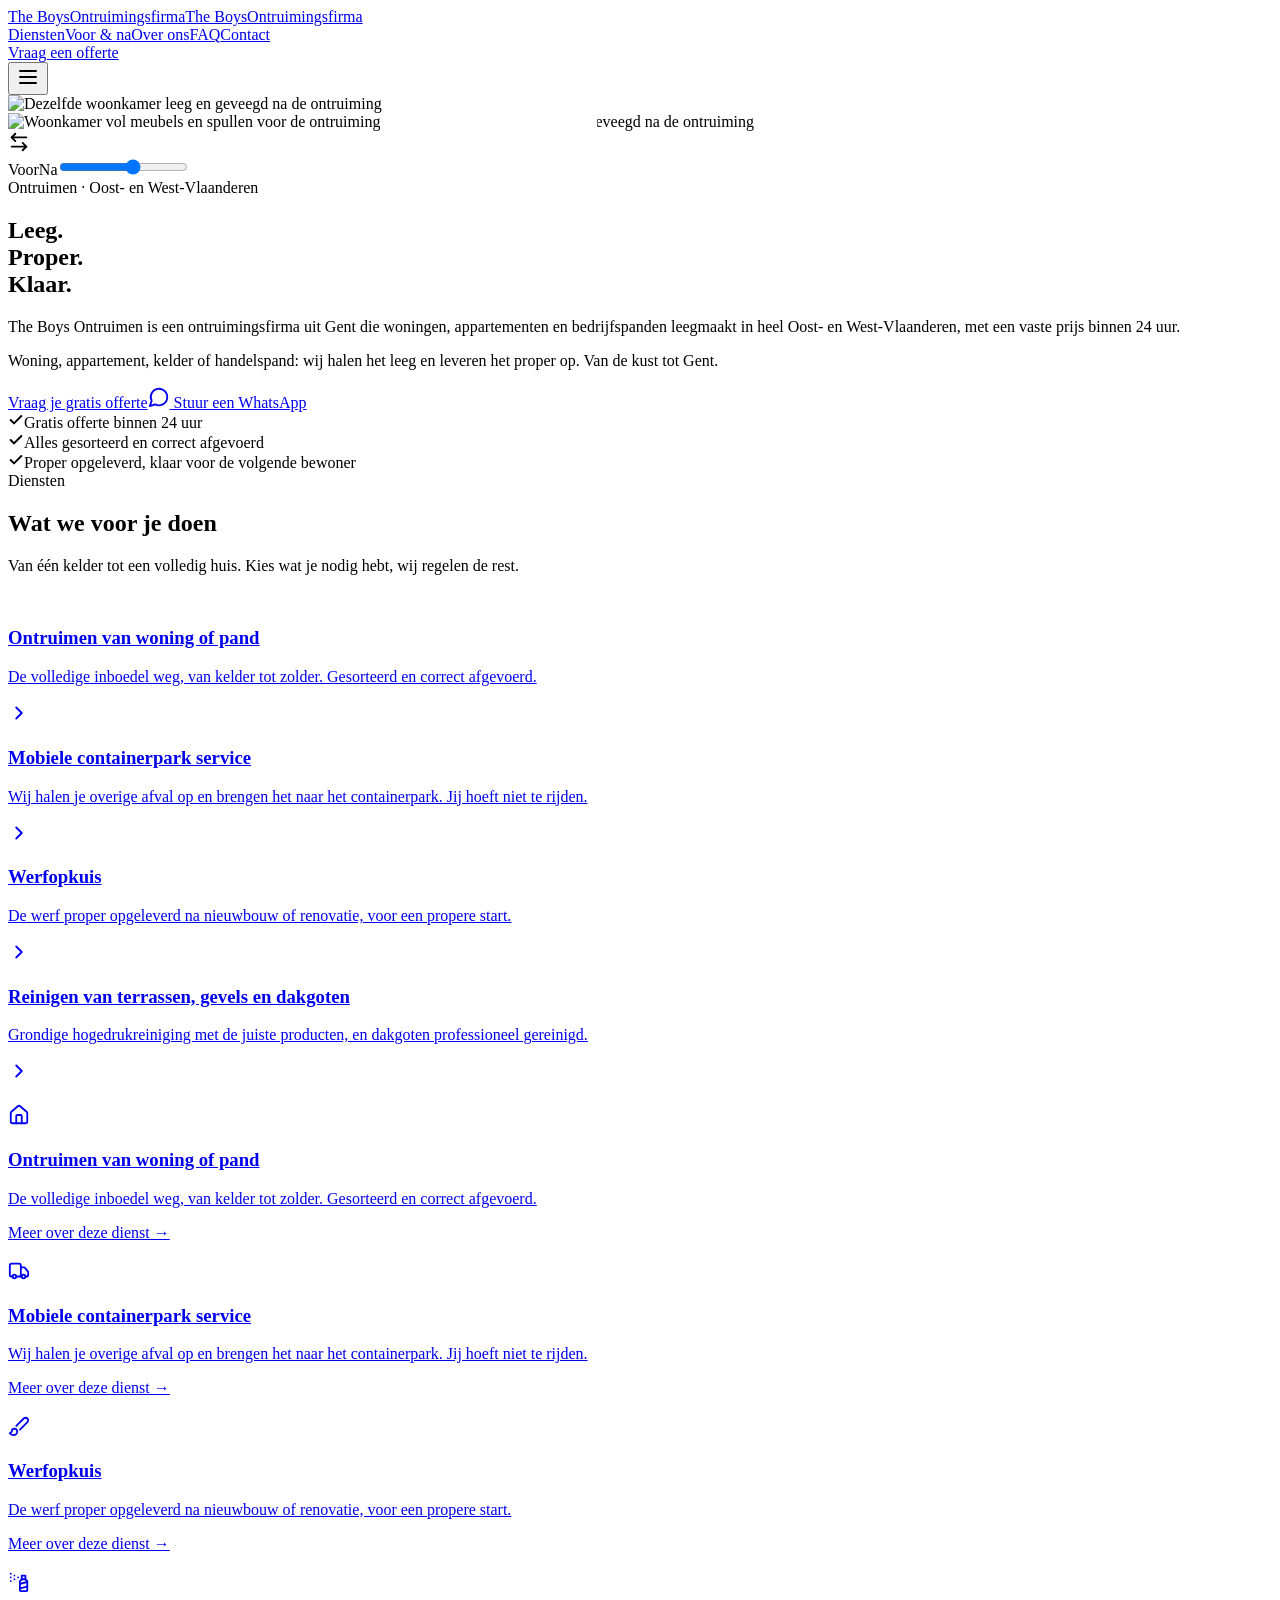
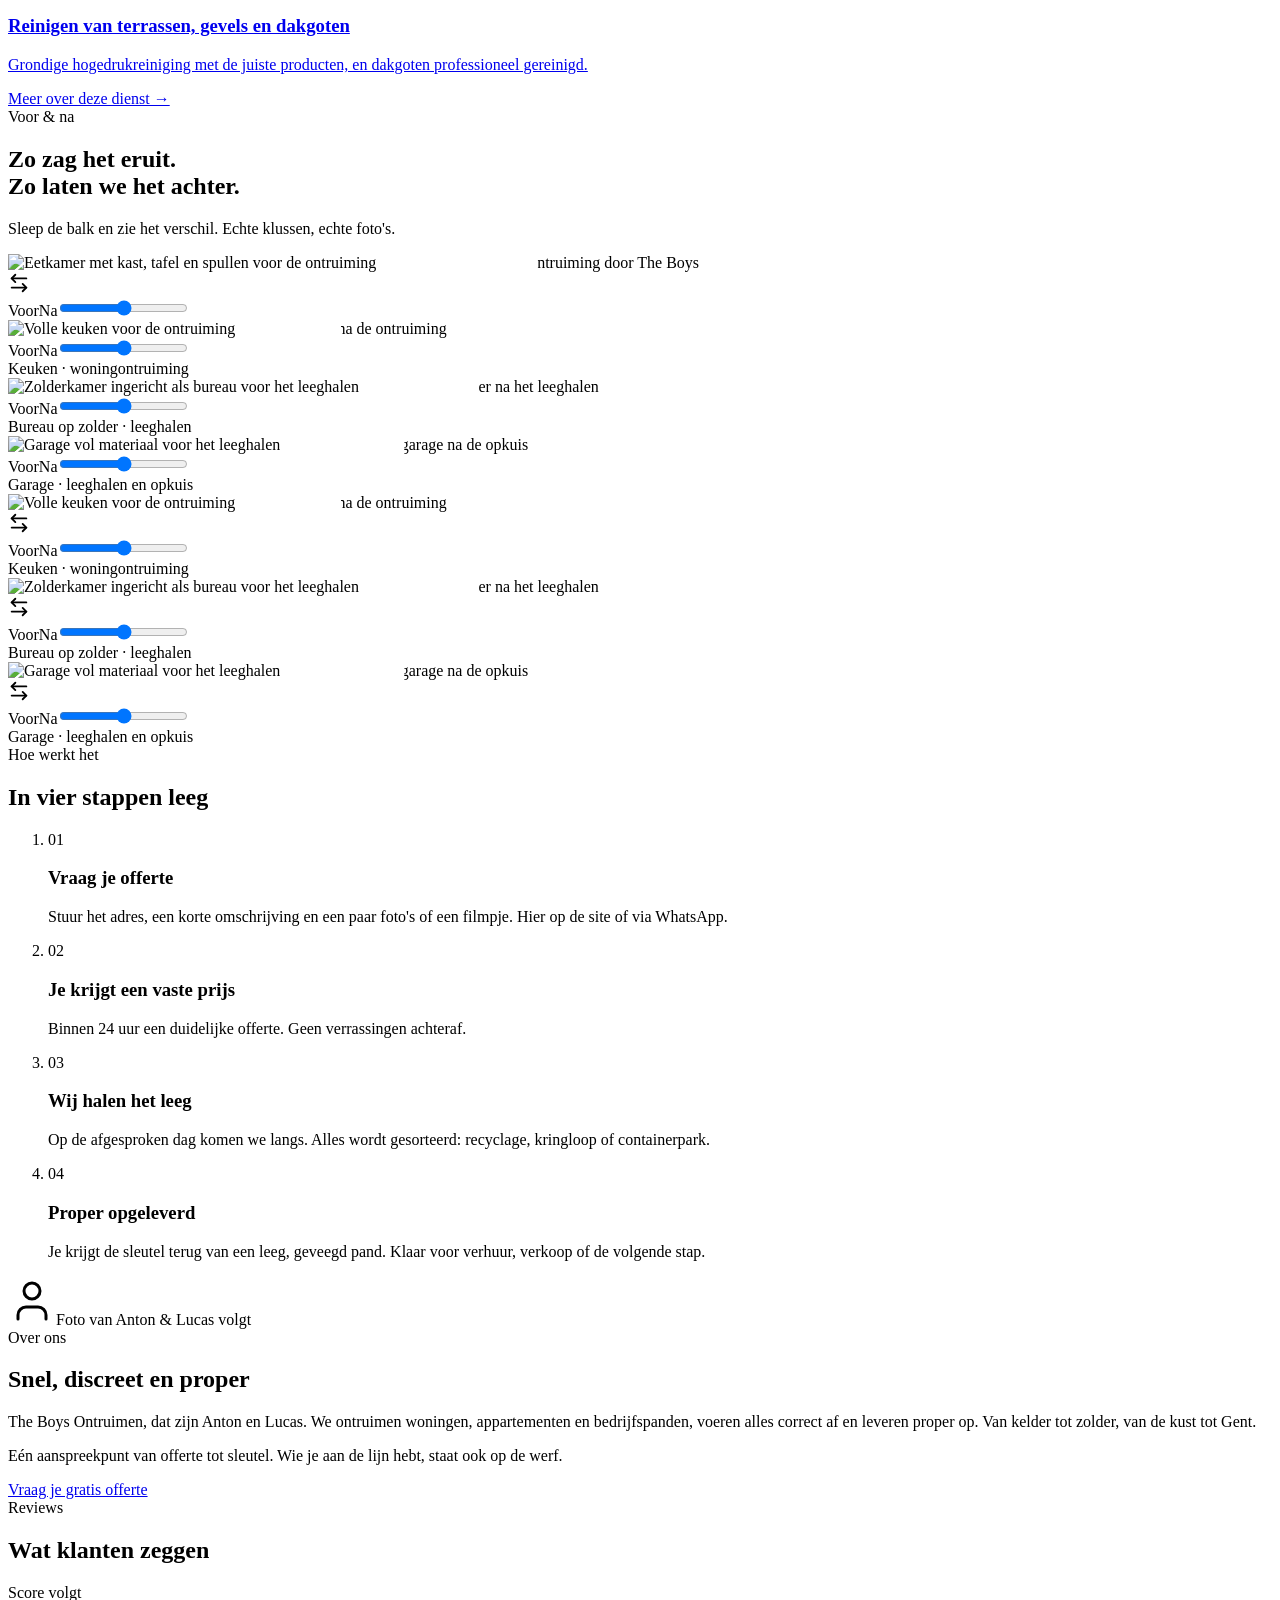
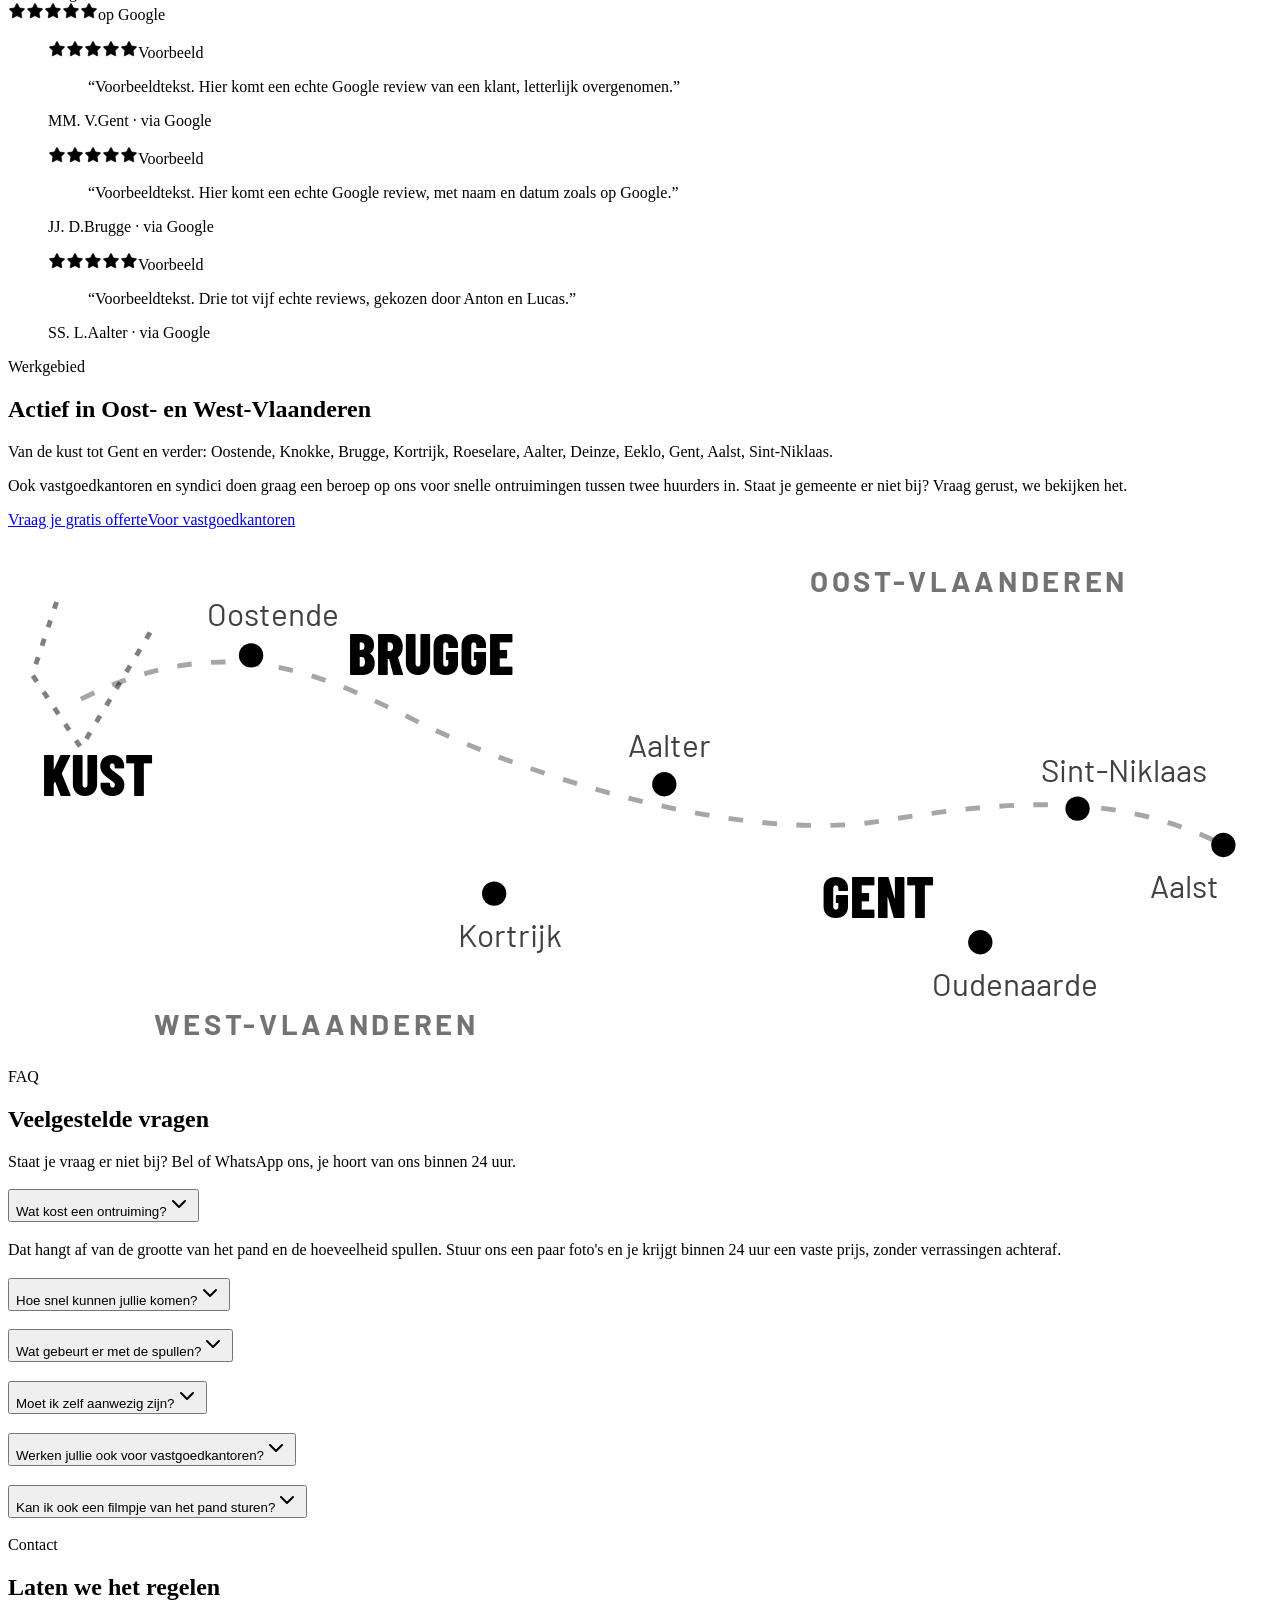
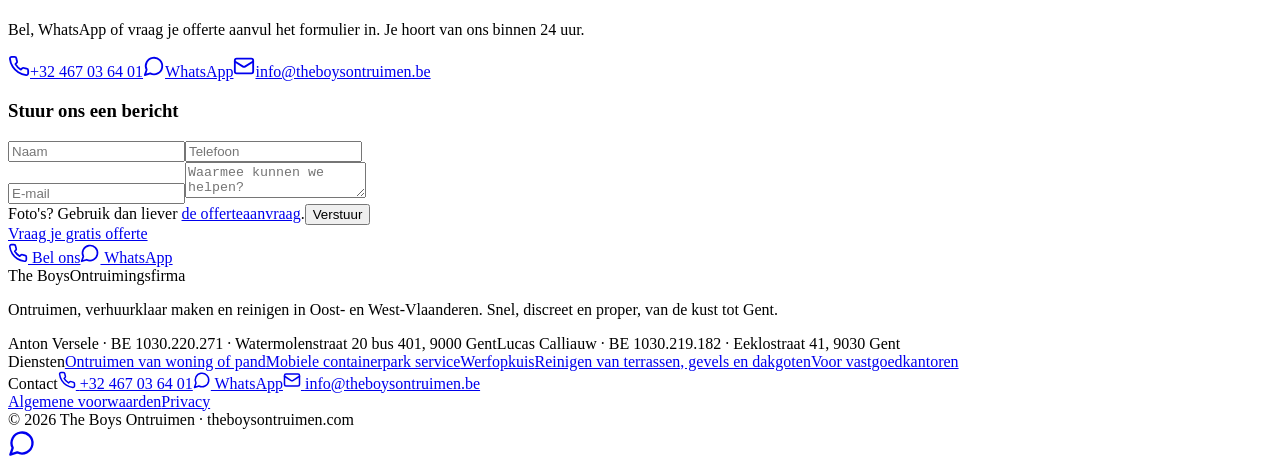
==== index.html @ 8473e480 "Preview: before/after track" ====
<!doctype html>
<html lang="nl-BE">
  <head>
    <meta charset="UTF-8" />
    <meta name="viewport" content="width=device-width, initial-scale=1.0" />

    <title>Ontruimen, verhuurklaar maken en reinigen in Oost- en West-Vlaanderen | The Boys Ontruimen</title>
    <meta name="description" content="The Boys Ontruimen haalt je woning, appartement of pand leeg en levert het proper op. Van de kust tot Gent. Gratis offerte met vaste prijs binnen 24 uur." />
    <meta name="robots" content="noindex, nofollow" />
    <meta name="geo.region" content="BE-VLG" />
    <meta name="geo.placename" content="Oost-Vlaanderen, West-Vlaanderen" />
    <link rel="canonical" href="https://theboysontruimen.com/" />

    <meta property="og:type" content="website" />
    <meta property="og:url" content="https://theboysontruimen.com/" />
    <meta property="og:title" content="Ontruimen, verhuurklaar maken en reinigen in Oost- en West-Vlaanderen | The Boys Ontruimen" />
    <meta property="og:description" content="The Boys Ontruimen haalt je woning, appartement of pand leeg en levert het proper op. Van de kust tot Gent. Gratis offerte met vaste prijs binnen 24 uur." />
    <meta property="og:image" content="https://theboysontruimen.com/og.jpg" />
    <meta property="og:image:width" content="1200" />
    <meta property="og:image:height" content="630" />
    <meta property="og:image:alt" content="Lege, geveegde woonkamer na een ontruiming door The Boys" />
    <meta property="og:site_name" content="The Boys Ontruimen" />
    <meta property="og:locale" content="nl_BE" />
    <meta name="twitter:card" content="summary_large_image" />
    <meta name="twitter:image" content="https://theboysontruimen.com/og.jpg" />

    <meta name="theme-color" content="#17263F" />
    <meta name="format-detection" content="telephone=yes" />

    <link rel="preconnect" href="https://fonts.googleapis.com" />
    <link rel="preconnect" href="https://fonts.gstatic.com" crossorigin />
    <link
      href="https://fonts.googleapis.com/css2?family=Barlow+Condensed:wght@700;800&family=Barlow:wght@400;500;600;700&display=swap"
      rel="stylesheet"
    />

    <script type="application/ld+json">
{
  "@context": "https://schema.org",
  "@type": "LocalBusiness",
  "@id": "https://theboysontruimen.com/#business",
  "name": "The Boys Ontruimen",
  "alternateName": "The Boys Ontruimingsfirma",
  "url": "https://theboysontruimen.com/",
  "telephone": "+32467036401",
  "email": "info@theboysontruimen.be",
  "image": "https://theboysontruimen.com/og.jpg",
  "description": "Ontruimingsfirma uit Gent: woningen, appartementen en bedrijfspanden leegmaken, mobiele containerpark service, werfopkuis en het reinigen van terrassen, gevels en dakgoten, in heel Oost- en West-Vlaanderen. Gratis offerte met vaste prijs binnen 24 uur.",
  "inLanguage": "nl-BE",
  "address": {
    "@type": "PostalAddress",
    "addressLocality": "Gent",
    "postalCode": "9000",
    "addressRegion": "Oost-Vlaanderen",
    "addressCountry": "BE"
  },
  "areaServed": [
    {
      "@type": "AdministrativeArea",
      "name": "Oost-Vlaanderen"
    },
    {
      "@type": "AdministrativeArea",
      "name": "West-Vlaanderen"
    },
    {
      "@type": "City",
      "name": "Gent"
    },
    {
      "@type": "City",
      "name": "Brugge"
    },
    {
      "@type": "City",
      "name": "Oostende"
    },
    {
      "@type": "City",
      "name": "Knokke-Heist"
    },
    {
      "@type": "City",
      "name": "Kortrijk"
    },
    {
      "@type": "City",
      "name": "Roeselare"
    },
    {
      "@type": "City",
      "name": "Aalter"
    },
    {
      "@type": "City",
      "name": "Deinze"
    },
    {
      "@type": "City",
      "name": "Eeklo"
    },
    {
      "@type": "City",
      "name": "Aalst"
    },
    {
      "@type": "City",
      "name": "Sint-Niklaas"
    }
  ],
  "founder": [
    {
      "@type": "Person",
      "name": "Anton Versele",
      "jobTitle": "Zaakvoerder",
      "worksFor": {
        "@id": "https://theboysontruimen.com/#business"
      }
    },
    {
      "@type": "Person",
      "name": "Lucas Calliauw",
      "jobTitle": "Zaakvoerder",
      "worksFor": {
        "@id": "https://theboysontruimen.com/#business"
      }
    }
  ],
  "vatID": "BE1030220271",
  "priceRange": "€€",
  "currenciesAccepted": "EUR",
  "openingHoursSpecification": [
    {
      "@type": "OpeningHoursSpecification",
      "dayOfWeek": [
        "Monday",
        "Tuesday",
        "Wednesday",
        "Thursday",
        "Friday"
      ],
      "opens": "07:00",
      "closes": "18:00"
    }
  ],
  "contactPoint": [
    {
      "@type": "ContactPoint",
      "contactType": "customer service",
      "telephone": "+32467036401",
      "availableLanguage": "nl",
      "url": "https://wa.me/32467036401"
    },
    {
      "@type": "ContactPoint",
      "contactType": "sales",
      "name": "Gratis offerte aanvragen",
      "url": "https://theboysontruimen.com/offerte",
      "availableLanguage": "nl"
    }
  ],
  "potentialAction": {
    "@type": "ReserveAction",
    "name": "Gratis offerte aanvragen",
    "target": {
      "@type": "EntryPoint",
      "urlTemplate": "https://theboysontruimen.com/offerte",
      "inLanguage": "nl-BE",
      "actionPlatform": [
        "http://schema.org/DesktopWebPlatform",
        "http://schema.org/MobileWebPlatform"
      ]
    }
  },
  "hasOfferCatalog": {
    "@type": "OfferCatalog",
    "name": "Diensten",
    "itemListElement": [
      {
        "@type": "Offer",
        "itemOffered": {
          "@type": "Service",
          "name": "Ontruimen van woning of pand",
          "description": "Woningen, appartementen, kantoren en loodsen volledig leegmaken, alles gesorteerd en correct afgevoerd, op vraag verhuurklaar opgeleverd.",
          "url": "https://theboysontruimen.com/diensten/ontruimen",
          "areaServed": [
            "Oost-Vlaanderen",
            "West-Vlaanderen"
          ],
          "provider": {
            "@id": "https://theboysontruimen.com/#business"
          }
        }
      },
      {
        "@type": "Offer",
        "itemOffered": {
          "@type": "Service",
          "name": "Mobiele containerpark service",
          "description": "Overig afval ophalen aan huis en naar het containerpark brengen, ook grote stukken zoals matrassen, meubels en bouwafval.",
          "url": "https://theboysontruimen.com/diensten/mobiele-containerpark-service",
          "areaServed": [
            "Oost-Vlaanderen",
            "West-Vlaanderen"
          ],
          "provider": {
            "@id": "https://theboysontruimen.com/#business"
          }
        }
      },
      {
        "@type": "Offer",
        "itemOffered": {
          "@type": "Service",
          "name": "Werfopkuis",
          "description": "Werven leeg en proper opleveren na nieuwbouw of renovatie, voor particulieren en aannemers.",
          "url": "https://theboysontruimen.com/diensten/werfopkuis",
          "areaServed": [
            "Oost-Vlaanderen",
            "West-Vlaanderen"
          ],
          "provider": {
            "@id": "https://theboysontruimen.com/#business"
          }
        }
      },
      {
        "@type": "Offer",
        "itemOffered": {
          "@type": "Service",
          "name": "Reinigen van terrassen, gevels en dakgoten",
          "description": "Hogedrukreiniging van terrassen, opritten en gevels; dakgoten leegmaken.",
          "url": "https://theboysontruimen.com/diensten/terrassen-gevels-dakgoten",
          "areaServed": [
            "Oost-Vlaanderen",
            "West-Vlaanderen"
          ],
          "provider": {
            "@id": "https://theboysontruimen.com/#business"
          }
        }
      }
    ]
  },
  "sameAs": []
}
    </script>
    <script type="module" crossorigin src="/theboys-preview/assets/index-DPeTtLjF.js"></script>
    <link rel="stylesheet" crossorigin href="/theboys-preview/assets/index-cS5UUtqx.css">
  </head>

  <body>
    <div id="root"><div class="min-h-screen flex flex-col"><header class="sticky top-0 z-50 bg-cream/95 backdrop-blur border-b border-border"><div class="container flex items-center justify-between h-[72px] md:h-[88px]"><a aria-label="The Boys Ontruimen, naar de startpagina" href="/theboys-preview"><span class="inline-flex flex-col leading-none md:hidden"><span class="font-display font-extrabold uppercase text-[24px] text-navy">The Boys</span><span class="font-bold uppercase tracking-[0.14em] text-[10px] text-muted-foreground">Ontruimingsfirma</span></span><span class="flex-col leading-none hidden md:inline-flex"><span class="font-display font-extrabold uppercase text-[30px] text-navy">The Boys</span><span class="font-bold uppercase tracking-[0.14em] text-[11px] text-muted-foreground">Ontruimingsfirma</span></span></a><nav class="hidden lg:flex items-center gap-8" aria-label="Hoofdmenu"><a class="font-semibold text-foreground hover:text-primary transition-colors" href="/theboys-preview/diensten">Diensten</a><a class="font-semibold text-foreground hover:text-primary transition-colors" href="/theboys-preview#voor-na">Voor &amp; na</a><a class="font-semibold text-foreground hover:text-primary transition-colors" href="/theboys-preview#over-ons">Over ons</a><a class="font-semibold text-foreground hover:text-primary transition-colors" href="/theboys-preview#faq">FAQ</a><a class="font-semibold text-foreground hover:text-primary transition-colors" href="/theboys-preview#contact">Contact</a></nav><div class="hidden lg:flex items-center gap-4"><a class="inline-flex items-center justify-center gap-2.5 rounded-xl font-bold whitespace-nowrap transition-all h-11 px-5 text-base bg-primary text-primary-foreground hover:bg-primary/90 shadow-md hover:shadow-lg" href="/theboys-preview/offerte">Vraag een offerte</a></div><button type="button" class="lg:hidden inline-flex items-center justify-center w-11 h-11 rounded-lg border border-border text-navy" aria-expanded="false" aria-label="Menu openen"><svg xmlns="http://www.w3.org/2000/svg" width="24" height="24" viewBox="0 0 24 24" fill="none" stroke="currentColor" stroke-width="2" stroke-linecap="round" stroke-linejoin="round" class="lucide lucide-menu"><line x1="4" x2="20" y1="12" y2="12"></line><line x1="4" x2="20" y1="6" y2="6"></line><line x1="4" x2="20" y1="18" y2="18"></line></svg></button></div></header><main class="flex-1"><section class="relative h-[560px] md:h-[680px] bg-navy overflow-hidden"><img src="/theboys-preview/assets/hero-na-BykPI0cG.jpg" alt="Dezelfde woonkamer leeg en geveegd na de ontruiming" loading="eager" class="md:hidden absolute inset-0 w-full h-full object-cover" draggable="false"/><div class="overflow-hidden bg-navy select-none hidden md:block absolute inset-0 h-full"><img src="/theboys-preview/assets/hero-voor-yugruy-M.jpg" alt="Woonkamer vol meubels en spullen voor de ontruiming" loading="eager" class="absolute inset-0 w-full h-full object-cover" draggable="false"/><img src="/theboys-preview/assets/hero-na-BykPI0cG.jpg" alt="Dezelfde woonkamer leeg en geveegd na de ontruiming" loading="eager" class="absolute inset-0 w-full h-full object-cover" style="clip-path:inset(0 0 0 58%)" draggable="false"/><div class="absolute top-0 bottom-0 w-1 bg-white shadow-[0_0_0_1px_rgba(0,0,0,.15)] pointer-events-none" style="left:calc(58% - 2px)" aria-hidden="true"></div><div class="absolute w-11 h-11 -mt-[22px] -ml-[22px] rounded-full bg-white text-navy flex items-center justify-center shadow-[0_6px_18px_rgba(0,0,0,.25)] pointer-events-none top-1/2" style="left:58%" aria-hidden="true"><svg xmlns="http://www.w3.org/2000/svg" width="22" height="22" viewBox="0 0 24 24" fill="none" stroke="currentColor" stroke-width="2" stroke-linecap="round" stroke-linejoin="round" class="lucide lucide-arrow-left-right"><path d="M8 3 4 7l4 4"></path><path d="M4 7h16"></path><path d="m16 21 4-4-4-4"></path><path d="M20 17H4"></path></svg></div><span class="tag absolute left-3.5 top-3.5 bg-navy/85 text-cream pointer-events-none">Voor</span><span class="tag absolute right-3.5 top-3.5 bg-primary text-white pointer-events-none">Na</span><input type="range" min="0" max="100" aria-label="Sleep om voor en na te vergelijken" class="absolute inset-0 w-full h-full opacity-0 cursor-ew-resize m-0" value="58"/></div><div class="absolute inset-0 z-10 pointer-events-none bg-gradient-to-t from-navy/95 via-navy/55 to-navy/15 md:bg-gradient-to-r md:from-navy/90 md:via-navy/70 md:to-transparent"></div><div class="absolute inset-x-0 bottom-0 z-10 md:inset-y-0 md:left-0 md:right-auto md:w-[640px] pointer-events-none"><div class="container md:px-8 xl:px-12 h-full flex flex-col justify-end md:justify-center gap-5 md:gap-6 pb-8 md:pb-0 text-cream"><span class="eyebrow">Ontruimen · Oost- en West-Vlaanderen</span><h1 class="text-[64px] md:text-[104px] leading-[0.92]">Leeg.<br/>Proper.<br/>Klaar.</h1><p class="hidden md:block text-[17px] text-cream/75 max-w-[560px]">The Boys Ontruimen is een ontruimingsfirma uit Gent die woningen, appartementen en bedrijfspanden leegmaakt in heel Oost- en West-Vlaanderen, met een vaste prijs binnen 24 uur.</p><p class="text-base md:text-xl text-cream/85 max-w-[520px]">Woning, appartement, kelder of handelspand: wij halen het leeg en leveren het proper op. Van de kust tot Gent.</p><div class="flex flex-col sm:flex-row gap-3 pointer-events-auto"><a class="inline-flex items-center justify-center gap-2.5 rounded-xl font-bold whitespace-nowrap transition-all h-14 px-7 text-[17px] bg-primary text-primary-foreground hover:bg-primary/90 shadow-md hover:shadow-lg" href="/theboys-preview/offerte">Vraag je gratis offerte</a><a href="https://wa.me/32467036401?text=Hallo%20The%20Boys%2C%20ik%20had%20graag%20een%20offerte%20voor%3A%20" class="inline-flex items-center justify-center gap-2.5 rounded-xl font-bold whitespace-nowrap transition-all h-14 px-7 text-[17px] border-2 border-cream text-cream hover:bg-cream hover:text-navy" target="_blank" rel="noopener noreferrer"><svg xmlns="http://www.w3.org/2000/svg" width="22" height="22" viewBox="0 0 24 24" fill="none" stroke="currentColor" stroke-width="2" stroke-linecap="round" stroke-linejoin="round" class="lucide lucide-message-circle"><path d="M7.9 20A9 9 0 1 0 4 16.1L2 22Z"></path></svg> Stuur een WhatsApp</a></div></div></div></section><section class="bg-card border-b border-border"><div class="container py-5 grid gap-3 md:grid-cols-3 md:gap-6"><div class="flex items-center gap-3 font-semibold text-navy"><span class="shrink-0 w-7 h-7 md:w-8 md:h-8 rounded-full bg-primary text-white inline-flex items-center justify-center"><svg xmlns="http://www.w3.org/2000/svg" width="16" height="16" viewBox="0 0 24 24" fill="none" stroke="currentColor" stroke-width="3" stroke-linecap="round" stroke-linejoin="round" class="lucide lucide-check"><path d="M20 6 9 17l-5-5"></path></svg></span>Gratis offerte binnen 24 uur</div><div class="flex items-center gap-3 font-semibold text-navy"><span class="shrink-0 w-7 h-7 md:w-8 md:h-8 rounded-full bg-primary text-white inline-flex items-center justify-center"><svg xmlns="http://www.w3.org/2000/svg" width="16" height="16" viewBox="0 0 24 24" fill="none" stroke="currentColor" stroke-width="3" stroke-linecap="round" stroke-linejoin="round" class="lucide lucide-check"><path d="M20 6 9 17l-5-5"></path></svg></span>Alles gesorteerd en correct afgevoerd</div><div class="flex items-center gap-3 font-semibold text-navy"><span class="shrink-0 w-7 h-7 md:w-8 md:h-8 rounded-full bg-primary text-white inline-flex items-center justify-center"><svg xmlns="http://www.w3.org/2000/svg" width="16" height="16" viewBox="0 0 24 24" fill="none" stroke="currentColor" stroke-width="3" stroke-linecap="round" stroke-linejoin="round" class="lucide lucide-check"><path d="M20 6 9 17l-5-5"></path></svg></span>Proper opgeleverd, klaar voor de volgende bewoner</div></div></section><section id="diensten" class="snap-section container py-16 md:py-24 flex flex-col gap-9"><div class="flex flex-col md:flex-row md:items-end md:justify-between gap-4 md:gap-10"><div class="flex flex-col gap-3"><span class="eyebrow">Diensten</span><h2 class="text-[40px] md:text-[56px] text-navy">Wat we voor je doen</h2></div><p class="text-lg text-muted-foreground max-w-[440px]">Van één kelder tot een volledig huis. Kies wat je nodig hebt, wij regelen de rest.</p></div><div class="flex flex-col gap-3 sm:hidden"><a class="flex items-center gap-3.5 p-3.5 rounded-xl border border-border bg-card active:bg-cream" href="/theboys-preview/diensten/ontruimen"><img src="/theboys-preview/assets/dienst-ontruimen-CXnZnV1l.jpg" alt="" loading="lazy" class="w-[88px] h-[88px] object-cover rounded-[10px] shrink-0"/><div class="flex flex-col gap-1 flex-grow min-w-0"><h3 class="text-[19px] text-navy">Ontruimen van woning of pand</h3><p class="text-sm text-muted-foreground">De volledige inboedel weg, van kelder tot zolder. Gesorteerd en correct afgevoerd.</p></div><svg xmlns="http://www.w3.org/2000/svg" width="22" height="22" viewBox="0 0 24 24" fill="none" stroke="currentColor" stroke-width="2" stroke-linecap="round" stroke-linejoin="round" class="lucide lucide-chevron-right text-primary shrink-0"><path d="m9 18 6-6-6-6"></path></svg></a><a class="flex items-center gap-3.5 p-3.5 rounded-xl border border-border bg-card active:bg-cream" href="/theboys-preview/diensten/mobiele-containerpark-service"><img src="/theboys-preview/assets/dienst-containerpark-CY2VBPLG.jpg" alt="" loading="lazy" class="w-[88px] h-[88px] object-cover rounded-[10px] shrink-0"/><div class="flex flex-col gap-1 flex-grow min-w-0"><h3 class="text-[19px] text-navy">Mobiele containerpark service</h3><p class="text-sm text-muted-foreground">Wij halen je overige afval op en brengen het naar het containerpark. Jij hoeft niet te rijden.</p></div><svg xmlns="http://www.w3.org/2000/svg" width="22" height="22" viewBox="0 0 24 24" fill="none" stroke="currentColor" stroke-width="2" stroke-linecap="round" stroke-linejoin="round" class="lucide lucide-chevron-right text-primary shrink-0"><path d="m9 18 6-6-6-6"></path></svg></a><a class="flex items-center gap-3.5 p-3.5 rounded-xl border border-border bg-card active:bg-cream" href="/theboys-preview/diensten/werfopkuis"><img src="/theboys-preview/assets/dienst-werfopkuis-BBOmDDYm.jpg" alt="" loading="lazy" class="w-[88px] h-[88px] object-cover rounded-[10px] shrink-0"/><div class="flex flex-col gap-1 flex-grow min-w-0"><h3 class="text-[19px] text-navy">Werfopkuis</h3><p class="text-sm text-muted-foreground">De werf proper opgeleverd na nieuwbouw of renovatie, voor een propere start.</p></div><svg xmlns="http://www.w3.org/2000/svg" width="22" height="22" viewBox="0 0 24 24" fill="none" stroke="currentColor" stroke-width="2" stroke-linecap="round" stroke-linejoin="round" class="lucide lucide-chevron-right text-primary shrink-0"><path d="m9 18 6-6-6-6"></path></svg></a><a class="flex items-center gap-3.5 p-3.5 rounded-xl border border-border bg-card active:bg-cream" href="/theboys-preview/diensten/terrassen-gevels-dakgoten"><img src="/theboys-preview/assets/dienst-reinigen-BktFPM1L.jpg" alt="" loading="lazy" class="w-[88px] h-[88px] object-cover rounded-[10px] shrink-0"/><div class="flex flex-col gap-1 flex-grow min-w-0"><h3 class="text-[19px] text-navy">Reinigen van terrassen, gevels en dakgoten</h3><p class="text-sm text-muted-foreground">Grondige hogedrukreiniging met de juiste producten, en dakgoten professioneel gereinigd.</p></div><svg xmlns="http://www.w3.org/2000/svg" width="22" height="22" viewBox="0 0 24 24" fill="none" stroke="currentColor" stroke-width="2" stroke-linecap="round" stroke-linejoin="round" class="lucide lucide-chevron-right text-primary shrink-0"><path d="m9 18 6-6-6-6"></path></svg></a></div><div class="hidden sm:grid gap-4 sm:grid-cols-2 lg:grid-cols-4 lg:gap-5"><a class="group flex flex-col overflow-hidden rounded-xl border border-border bg-card hover:shadow-lg transition-shadow" href="/theboys-preview/diensten/ontruimen"><img src="/theboys-preview/assets/dienst-ontruimen-CXnZnV1l.jpg" alt="" loading="lazy" class="w-full h-[210px] object-cover group-hover:scale-[1.02] transition-transform duration-300"/><div class="flex flex-col gap-2.5 p-5 pb-6 flex-grow"><span class="w-10 h-10 rounded-[10px] bg-cream text-primary inline-flex items-center justify-center"><svg xmlns="http://www.w3.org/2000/svg" width="22" height="22" viewBox="0 0 24 24" fill="none" stroke="currentColor" stroke-width="2" stroke-linecap="round" stroke-linejoin="round" class="lucide lucide-house"><path d="M15 21v-8a1 1 0 0 0-1-1h-4a1 1 0 0 0-1 1v8"></path><path d="M3 10a2 2 0 0 1 .709-1.528l7-5.999a2 2 0 0 1 2.582 0l7 5.999A2 2 0 0 1 21 10v9a2 2 0 0 1-2 2H5a2 2 0 0 1-2-2z"></path></svg></span><h3 class="text-[22px] text-navy min-h-[66px] flex items-end">Ontruimen van woning of pand</h3><p class="text-[15px] text-muted-foreground">De volledige inboedel weg, van kelder tot zolder. Gesorteerd en correct afgevoerd.</p><span class="mt-auto pt-2 font-bold text-[15px] text-primary group-hover:underline">Meer over deze dienst →</span></div></a><a class="group flex flex-col overflow-hidden rounded-xl border border-border bg-card hover:shadow-lg transition-shadow" href="/theboys-preview/diensten/mobiele-containerpark-service"><img src="/theboys-preview/assets/dienst-containerpark-CY2VBPLG.jpg" alt="" loading="lazy" class="w-full h-[210px] object-cover group-hover:scale-[1.02] transition-transform duration-300"/><div class="flex flex-col gap-2.5 p-5 pb-6 flex-grow"><span class="w-10 h-10 rounded-[10px] bg-cream text-primary inline-flex items-center justify-center"><svg xmlns="http://www.w3.org/2000/svg" width="22" height="22" viewBox="0 0 24 24" fill="none" stroke="currentColor" stroke-width="2" stroke-linecap="round" stroke-linejoin="round" class="lucide lucide-truck"><path d="M14 18V6a2 2 0 0 0-2-2H4a2 2 0 0 0-2 2v11a1 1 0 0 0 1 1h2"></path><path d="M15 18H9"></path><path d="M19 18h2a1 1 0 0 0 1-1v-3.65a1 1 0 0 0-.22-.624l-3.48-4.35A1 1 0 0 0 17.52 8H14"></path><circle cx="17" cy="18" r="2"></circle><circle cx="7" cy="18" r="2"></circle></svg></span><h3 class="text-[22px] text-navy min-h-[66px] flex items-end">Mobiele containerpark service</h3><p class="text-[15px] text-muted-foreground">Wij halen je overige afval op en brengen het naar het containerpark. Jij hoeft niet te rijden.</p><span class="mt-auto pt-2 font-bold text-[15px] text-primary group-hover:underline">Meer over deze dienst →</span></div></a><a class="group flex flex-col overflow-hidden rounded-xl border border-border bg-card hover:shadow-lg transition-shadow" href="/theboys-preview/diensten/werfopkuis"><img src="/theboys-preview/assets/dienst-werfopkuis-BBOmDDYm.jpg" alt="" loading="lazy" class="w-full h-[210px] object-cover group-hover:scale-[1.02] transition-transform duration-300"/><div class="flex flex-col gap-2.5 p-5 pb-6 flex-grow"><span class="w-10 h-10 rounded-[10px] bg-cream text-primary inline-flex items-center justify-center"><svg xmlns="http://www.w3.org/2000/svg" width="22" height="22" viewBox="0 0 24 24" fill="none" stroke="currentColor" stroke-width="2" stroke-linecap="round" stroke-linejoin="round" class="lucide lucide-brush"><path d="m9.06 11.9 8.07-8.06a2.85 2.85 0 1 1 4.03 4.03l-8.06 8.08"></path><path d="M7.07 14.94c-1.66 0-3 1.35-3 3.02 0 1.33-2.5 1.52-2 2.02 1.08 1.1 2.49 2.02 4 2.02 2.2 0 4-1.8 4-4.04a3.01 3.01 0 0 0-3-3.02z"></path></svg></span><h3 class="text-[22px] text-navy min-h-[66px] flex items-end">Werfopkuis</h3><p class="text-[15px] text-muted-foreground">De werf proper opgeleverd na nieuwbouw of renovatie, voor een propere start.</p><span class="mt-auto pt-2 font-bold text-[15px] text-primary group-hover:underline">Meer over deze dienst →</span></div></a><a class="group flex flex-col overflow-hidden rounded-xl border border-border bg-card hover:shadow-lg transition-shadow" href="/theboys-preview/diensten/terrassen-gevels-dakgoten"><img src="/theboys-preview/assets/dienst-reinigen-BktFPM1L.jpg" alt="" loading="lazy" class="w-full h-[210px] object-cover group-hover:scale-[1.02] transition-transform duration-300"/><div class="flex flex-col gap-2.5 p-5 pb-6 flex-grow"><span class="w-10 h-10 rounded-[10px] bg-cream text-primary inline-flex items-center justify-center"><svg xmlns="http://www.w3.org/2000/svg" width="22" height="22" viewBox="0 0 24 24" fill="none" stroke="currentColor" stroke-width="2" stroke-linecap="round" stroke-linejoin="round" class="lucide lucide-spray-can"><path d="M3 3h.01"></path><path d="M7 5h.01"></path><path d="M11 7h.01"></path><path d="M3 7h.01"></path><path d="M7 9h.01"></path><path d="M3 11h.01"></path><rect width="4" height="4" x="15" y="5"></rect><path d="m19 9 2 2v10c0 .6-.4 1-1 1h-6c-.6 0-1-.4-1-1V11l2-2"></path><path d="m13 14 8-2"></path><path d="m13 19 8-2"></path></svg></span><h3 class="text-[22px] text-navy min-h-[66px] flex items-end">Reinigen van terrassen, gevels en dakgoten</h3><p class="text-[15px] text-muted-foreground">Grondige hogedrukreiniging met de juiste producten, en dakgoten professioneel gereinigd.</p><span class="mt-auto pt-2 font-bold text-[15px] text-primary group-hover:underline">Meer over deze dienst →</span></div></a></div></section><section id="voor-na" class="snap-section bg-navy text-cream"><div class="container py-16 md:py-24 flex flex-col gap-9"><div class="flex flex-col md:flex-row md:items-end md:justify-between gap-4 md:gap-10"><div class="flex flex-col gap-3"><span class="eyebrow">Voor &amp; na</span><h2 class="text-[40px] md:text-[56px]">Zo zag het eruit.<br/>Zo laten we het achter.</h2></div><p class="text-lg text-cream/70 max-w-[400px]">Sleep de balk en zie het verschil. Echte klussen, echte foto&#x27;s.</p></div><div class="relative overflow-hidden bg-navy select-none rounded-xl h-[260px] sm:h-[420px] md:h-[min(600px,calc(100vh-330px))]"><img src="/theboys-preview/assets/eetkamer-voor-D1CHcAeT.jpg" alt="Eetkamer met kast, tafel en spullen voor de ontruiming" loading="lazy" class="absolute inset-0 w-full h-full object-cover" draggable="false"/><img src="/theboys-preview/assets/eetkamer-na-BM_E42We.jpg" alt="Lege eetkamer na de ontruiming door The Boys" loading="lazy" class="absolute inset-0 w-full h-full object-cover" style="clip-path:inset(0 0 0 50%)" draggable="false"/><div class="absolute top-0 bottom-0 w-1 bg-white shadow-[0_0_0_1px_rgba(0,0,0,.15)] pointer-events-none" style="left:calc(50% - 2px)" aria-hidden="true"></div><div class="absolute w-11 h-11 -mt-[22px] -ml-[22px] rounded-full bg-white text-navy flex items-center justify-center shadow-[0_6px_18px_rgba(0,0,0,.25)] pointer-events-none top-1/2" style="left:50%" aria-hidden="true"><svg xmlns="http://www.w3.org/2000/svg" width="22" height="22" viewBox="0 0 24 24" fill="none" stroke="currentColor" stroke-width="2" stroke-linecap="round" stroke-linejoin="round" class="lucide lucide-arrow-left-right"><path d="M8 3 4 7l4 4"></path><path d="M4 7h16"></path><path d="m16 21 4-4-4-4"></path><path d="M20 17H4"></path></svg></div><span class="tag absolute left-3.5 top-3.5 bg-navy/85 text-cream pointer-events-none">Voor</span><span class="tag absolute right-3.5 top-3.5 bg-primary text-white pointer-events-none">Na</span><input type="range" min="0" max="100" aria-label="Sleep om voor en na te vergelijken" class="absolute inset-0 w-full h-full opacity-0 cursor-ew-resize m-0" value="50"/></div><div class="sm:hidden -mx-5 flex flex-col gap-3"><div class="flex gap-3 overflow-x-auto px-5 scroll-pl-5 snap-x snap-mandatory [scrollbar-width:none] [&amp;::-webkit-scrollbar]:hidden"><div class="w-[calc(50%-6px)] shrink-0 snap-start flex flex-col gap-2"><div class="relative overflow-hidden bg-navy select-none rounded-xl h-[120px]"><img src="/theboys-preview/assets/keuken-voor-U9n1z99Y.jpg" alt="Volle keuken voor de ontruiming" loading="lazy" class="absolute inset-0 w-full h-full object-cover" draggable="false"/><img src="/theboys-preview/assets/keuken-na-D-oKmWFG.jpg" alt="Lege keuken na de ontruiming" loading="lazy" class="absolute inset-0 w-full h-full object-cover" style="clip-path:inset(0 0 0 50%)" draggable="false"/><div class="absolute top-0 bottom-0 w-1 bg-white shadow-[0_0_0_1px_rgba(0,0,0,.15)] pointer-events-none" style="left:calc(50% - 2px)" aria-hidden="true"></div><span class="tag absolute left-3.5 top-3.5 bg-navy/85 text-cream pointer-events-none">Voor</span><span class="tag absolute right-3.5 top-3.5 bg-primary text-white pointer-events-none">Na</span><input type="range" min="0" max="100" aria-label="Sleep om voor en na te vergelijken" class="absolute inset-0 w-full h-full opacity-0 cursor-ew-resize m-0" value="50"/></div><span class="font-semibold text-[13px] leading-snug text-cream/90">Keuken · woningontruiming</span></div><div class="w-[calc(50%-6px)] shrink-0 snap-start flex flex-col gap-2"><div class="relative overflow-hidden bg-navy select-none rounded-xl h-[120px]"><img src="/theboys-preview/assets/zolder-voor-Bbiugp7G.jpg" alt="Zolderkamer ingericht als bureau voor het leeghalen" loading="lazy" class="absolute inset-0 w-full h-full object-cover" draggable="false"/><img src="/theboys-preview/assets/zolder-na-B3JhJFT6.jpg" alt="Lege zolderkamer na het leeghalen" loading="lazy" class="absolute inset-0 w-full h-full object-cover" style="clip-path:inset(0 0 0 50%)" draggable="false"/><div class="absolute top-0 bottom-0 w-1 bg-white shadow-[0_0_0_1px_rgba(0,0,0,.15)] pointer-events-none" style="left:calc(50% - 2px)" aria-hidden="true"></div><span class="tag absolute left-3.5 top-3.5 bg-navy/85 text-cream pointer-events-none">Voor</span><span class="tag absolute right-3.5 top-3.5 bg-primary text-white pointer-events-none">Na</span><input type="range" min="0" max="100" aria-label="Sleep om voor en na te vergelijken" class="absolute inset-0 w-full h-full opacity-0 cursor-ew-resize m-0" value="50"/></div><span class="font-semibold text-[13px] leading-snug text-cream/90">Bureau op zolder · leeghalen</span></div><div class="w-[calc(50%-6px)] shrink-0 snap-start flex flex-col gap-2"><div class="relative overflow-hidden bg-navy select-none rounded-xl h-[120px]"><img src="/theboys-preview/assets/garage-voor-DxT2EIHm.jpg" alt="Garage vol materiaal voor het leeghalen" loading="lazy" class="absolute inset-0 w-full h-full object-cover" draggable="false"/><img src="/theboys-preview/assets/garage-na-b8REiRpc.jpg" alt="Lege, geveegde garage na de opkuis" loading="lazy" class="absolute inset-0 w-full h-full object-cover" style="clip-path:inset(0 0 0 50%)" draggable="false"/><div class="absolute top-0 bottom-0 w-1 bg-white shadow-[0_0_0_1px_rgba(0,0,0,.15)] pointer-events-none" style="left:calc(50% - 2px)" aria-hidden="true"></div><span class="tag absolute left-3.5 top-3.5 bg-navy/85 text-cream pointer-events-none">Voor</span><span class="tag absolute right-3.5 top-3.5 bg-primary text-white pointer-events-none">Na</span><input type="range" min="0" max="100" aria-label="Sleep om voor en na te vergelijken" class="absolute inset-0 w-full h-full opacity-0 cursor-ew-resize m-0" value="50"/></div><span class="font-semibold text-[13px] leading-snug text-cream/90">Garage · leeghalen en opkuis</span></div></div><div class="flex justify-center gap-1.5" aria-hidden="true"><span class="w-2 h-2 rounded-full bg-primary"></span><span class="w-2 h-2 rounded-full bg-navy-light"></span></div></div><div class="hidden sm:grid gap-6 sm:grid-cols-3 md:gap-10"><div class="flex flex-col gap-2.5"><div class="relative overflow-hidden bg-navy select-none rounded-xl h-[200px] md:h-[220px]"><img src="/theboys-preview/assets/keuken-voor-U9n1z99Y.jpg" alt="Volle keuken voor de ontruiming" loading="lazy" class="absolute inset-0 w-full h-full object-cover" draggable="false"/><img src="/theboys-preview/assets/keuken-na-D-oKmWFG.jpg" alt="Lege keuken na de ontruiming" loading="lazy" class="absolute inset-0 w-full h-full object-cover" style="clip-path:inset(0 0 0 50%)" draggable="false"/><div class="absolute top-0 bottom-0 w-1 bg-white shadow-[0_0_0_1px_rgba(0,0,0,.15)] pointer-events-none" style="left:calc(50% - 2px)" aria-hidden="true"></div><div class="absolute w-11 h-11 -mt-[22px] -ml-[22px] rounded-full bg-white text-navy flex items-center justify-center shadow-[0_6px_18px_rgba(0,0,0,.25)] pointer-events-none top-1/2" style="left:50%" aria-hidden="true"><svg xmlns="http://www.w3.org/2000/svg" width="22" height="22" viewBox="0 0 24 24" fill="none" stroke="currentColor" stroke-width="2" stroke-linecap="round" stroke-linejoin="round" class="lucide lucide-arrow-left-right"><path d="M8 3 4 7l4 4"></path><path d="M4 7h16"></path><path d="m16 21 4-4-4-4"></path><path d="M20 17H4"></path></svg></div><span class="tag absolute left-3.5 top-3.5 bg-navy/85 text-cream pointer-events-none">Voor</span><span class="tag absolute right-3.5 top-3.5 bg-primary text-white pointer-events-none">Na</span><input type="range" min="0" max="100" aria-label="Sleep om voor en na te vergelijken" class="absolute inset-0 w-full h-full opacity-0 cursor-ew-resize m-0" value="50"/></div><span class="font-semibold text-[15px] text-cream/90">Keuken · woningontruiming</span></div><div class="flex flex-col gap-2.5"><div class="relative overflow-hidden bg-navy select-none rounded-xl h-[200px] md:h-[220px]"><img src="/theboys-preview/assets/zolder-voor-Bbiugp7G.jpg" alt="Zolderkamer ingericht als bureau voor het leeghalen" loading="lazy" class="absolute inset-0 w-full h-full object-cover" draggable="false"/><img src="/theboys-preview/assets/zolder-na-B3JhJFT6.jpg" alt="Lege zolderkamer na het leeghalen" loading="lazy" class="absolute inset-0 w-full h-full object-cover" style="clip-path:inset(0 0 0 50%)" draggable="false"/><div class="absolute top-0 bottom-0 w-1 bg-white shadow-[0_0_0_1px_rgba(0,0,0,.15)] pointer-events-none" style="left:calc(50% - 2px)" aria-hidden="true"></div><div class="absolute w-11 h-11 -mt-[22px] -ml-[22px] rounded-full bg-white text-navy flex items-center justify-center shadow-[0_6px_18px_rgba(0,0,0,.25)] pointer-events-none top-1/2" style="left:50%" aria-hidden="true"><svg xmlns="http://www.w3.org/2000/svg" width="22" height="22" viewBox="0 0 24 24" fill="none" stroke="currentColor" stroke-width="2" stroke-linecap="round" stroke-linejoin="round" class="lucide lucide-arrow-left-right"><path d="M8 3 4 7l4 4"></path><path d="M4 7h16"></path><path d="m16 21 4-4-4-4"></path><path d="M20 17H4"></path></svg></div><span class="tag absolute left-3.5 top-3.5 bg-navy/85 text-cream pointer-events-none">Voor</span><span class="tag absolute right-3.5 top-3.5 bg-primary text-white pointer-events-none">Na</span><input type="range" min="0" max="100" aria-label="Sleep om voor en na te vergelijken" class="absolute inset-0 w-full h-full opacity-0 cursor-ew-resize m-0" value="50"/></div><span class="font-semibold text-[15px] text-cream/90">Bureau op zolder · leeghalen</span></div><div class="flex flex-col gap-2.5"><div class="relative overflow-hidden bg-navy select-none rounded-xl h-[200px] md:h-[220px]"><img src="/theboys-preview/assets/garage-voor-DxT2EIHm.jpg" alt="Garage vol materiaal voor het leeghalen" loading="lazy" class="absolute inset-0 w-full h-full object-cover" draggable="false"/><img src="/theboys-preview/assets/garage-na-b8REiRpc.jpg" alt="Lege, geveegde garage na de opkuis" loading="lazy" class="absolute inset-0 w-full h-full object-cover" style="clip-path:inset(0 0 0 50%)" draggable="false"/><div class="absolute top-0 bottom-0 w-1 bg-white shadow-[0_0_0_1px_rgba(0,0,0,.15)] pointer-events-none" style="left:calc(50% - 2px)" aria-hidden="true"></div><div class="absolute w-11 h-11 -mt-[22px] -ml-[22px] rounded-full bg-white text-navy flex items-center justify-center shadow-[0_6px_18px_rgba(0,0,0,.25)] pointer-events-none top-1/2" style="left:50%" aria-hidden="true"><svg xmlns="http://www.w3.org/2000/svg" width="22" height="22" viewBox="0 0 24 24" fill="none" stroke="currentColor" stroke-width="2" stroke-linecap="round" stroke-linejoin="round" class="lucide lucide-arrow-left-right"><path d="M8 3 4 7l4 4"></path><path d="M4 7h16"></path><path d="m16 21 4-4-4-4"></path><path d="M20 17H4"></path></svg></div><span class="tag absolute left-3.5 top-3.5 bg-navy/85 text-cream pointer-events-none">Voor</span><span class="tag absolute right-3.5 top-3.5 bg-primary text-white pointer-events-none">Na</span><input type="range" min="0" max="100" aria-label="Sleep om voor en na te vergelijken" class="absolute inset-0 w-full h-full opacity-0 cursor-ew-resize m-0" value="50"/></div><span class="font-semibold text-[15px] text-cream/90">Garage · leeghalen en opkuis</span></div></div></div></section><section id="hoe-werkt-het" class="snap-section container py-16 md:py-24 flex flex-col gap-10 md:gap-12"><div class="flex flex-col gap-3"><span class="eyebrow">Hoe werkt het</span><h2 class="text-[40px] md:text-[56px] text-navy">In vier stappen leeg</h2></div><ol class="grid gap-8 sm:grid-cols-2 lg:grid-cols-4 lg:gap-10"><li class="flex gap-4 lg:flex-col lg:gap-3.5"><span class="font-display font-extrabold text-primary text-[44px] lg:text-[64px] leading-[0.9] w-14 shrink-0 lg:w-auto">0<!-- -->1</span><div class="flex flex-col gap-2"><h3 class="text-[21px] lg:text-[24px] text-navy">Vraag je offerte</h3><p class="text-[15px] lg:text-base text-muted-foreground">Stuur het adres, een korte omschrijving en een paar foto&#x27;s of een filmpje. Hier op de site of via WhatsApp.</p></div></li><li class="flex gap-4 lg:flex-col lg:gap-3.5"><span class="font-display font-extrabold text-primary text-[44px] lg:text-[64px] leading-[0.9] w-14 shrink-0 lg:w-auto">0<!-- -->2</span><div class="flex flex-col gap-2"><h3 class="text-[21px] lg:text-[24px] text-navy">Je krijgt een vaste prijs</h3><p class="text-[15px] lg:text-base text-muted-foreground">Binnen 24 uur een duidelijke offerte. Geen verrassingen achteraf.</p></div></li><li class="flex gap-4 lg:flex-col lg:gap-3.5"><span class="font-display font-extrabold text-primary text-[44px] lg:text-[64px] leading-[0.9] w-14 shrink-0 lg:w-auto">0<!-- -->3</span><div class="flex flex-col gap-2"><h3 class="text-[21px] lg:text-[24px] text-navy">Wij halen het leeg</h3><p class="text-[15px] lg:text-base text-muted-foreground">Op de afgesproken dag komen we langs. Alles wordt gesorteerd: recyclage, kringloop of containerpark.</p></div></li><li class="flex gap-4 lg:flex-col lg:gap-3.5"><span class="font-display font-extrabold text-primary text-[44px] lg:text-[64px] leading-[0.9] w-14 shrink-0 lg:w-auto">0<!-- -->4</span><div class="flex flex-col gap-2"><h3 class="text-[21px] lg:text-[24px] text-navy">Proper opgeleverd</h3><p class="text-[15px] lg:text-base text-muted-foreground">Je krijgt de sleutel terug van een leeg, geveegd pand. Klaar voor verhuur, verkoop of de volgende stap.</p></div></li></ol></section><section id="over-ons" class="snap-section container py-16 md:py-24 grid gap-8 md:grid-cols-2 md:gap-16 md:items-center"><div class="w-full h-[230px] md:h-[440px] rounded-xl border-2 border-dashed border-border bg-muted/60 flex flex-col items-center justify-center gap-3 text-muted-foreground" aria-hidden="true"><svg xmlns="http://www.w3.org/2000/svg" width="48" height="48" viewBox="0 0 24 24" fill="none" stroke="currentColor" stroke-width="1.5" stroke-linecap="round" stroke-linejoin="round" class="lucide lucide-user"><path d="M19 21v-2a4 4 0 0 0-4-4H9a4 4 0 0 0-4 4v2"></path><circle cx="12" cy="7" r="4"></circle></svg><span class="text-sm font-semibold">Foto van Anton &amp; Lucas volgt</span></div><div class="flex flex-col gap-5"><span class="eyebrow">Over ons</span><h2 class="text-[36px] md:text-[52px] text-navy">Snel, discreet en proper</h2><p class="text-[17px]">The Boys Ontruimen, dat zijn Anton en Lucas. We ontruimen woningen, appartementen en bedrijfspanden, voeren alles correct af en leveren proper op. Van kelder tot zolder, van de kust tot Gent.</p><p class="text-[17px] text-muted-foreground">Eén aanspreekpunt van offerte tot sleutel. Wie je aan de lijn hebt, staat ook op de werf.</p><div><a class="inline-flex items-center justify-center gap-2.5 rounded-xl font-bold whitespace-nowrap transition-all h-14 px-7 text-[17px] border-2 border-navy text-navy hover:bg-navy hover:text-secondary-foreground" href="/theboys-preview/offerte">Vraag je gratis offerte</a></div></div></section><section id="reviews" class="snap-section bg-card border-y border-border"><div class="container py-16 md:py-24 flex flex-col gap-9"><div class="flex flex-col md:flex-row md:items-end md:justify-between gap-5 md:gap-10"><div class="flex flex-col gap-3"><span class="eyebrow">Reviews</span><h2 class="text-[40px] md:text-[56px] text-navy">Wat klanten zeggen</h2></div><div class="inline-flex items-center gap-4 self-start px-5 py-3.5 rounded-xl bg-cream border border-border"><span class="tag bg-muted text-muted-foreground border border-dashed border-border h-8 text-sm normal-case tracking-normal">Score volgt</span><div class="flex flex-col gap-1"><span class="inline-flex gap-0.5 text-primary" aria-label="5 op 5 sterren"><svg xmlns="http://www.w3.org/2000/svg" width="18" height="18" viewBox="0 0 24 24" fill="currentColor" stroke="currentColor" stroke-width="1" stroke-linecap="round" stroke-linejoin="round" class="lucide lucide-star"><path d="M11.525 2.295a.53.53 0 0 1 .95 0l2.31 4.679a2.123 2.123 0 0 0 1.595 1.16l5.166.756a.53.53 0 0 1 .294.904l-3.736 3.638a2.123 2.123 0 0 0-.611 1.878l.882 5.14a.53.53 0 0 1-.771.56l-4.618-2.428a2.122 2.122 0 0 0-1.973 0L6.396 21.01a.53.53 0 0 1-.77-.56l.881-5.139a2.122 2.122 0 0 0-.611-1.879L2.16 9.795a.53.53 0 0 1 .294-.906l5.165-.755a2.122 2.122 0 0 0 1.597-1.16z"></path></svg><svg xmlns="http://www.w3.org/2000/svg" width="18" height="18" viewBox="0 0 24 24" fill="currentColor" stroke="currentColor" stroke-width="1" stroke-linecap="round" stroke-linejoin="round" class="lucide lucide-star"><path d="M11.525 2.295a.53.53 0 0 1 .95 0l2.31 4.679a2.123 2.123 0 0 0 1.595 1.16l5.166.756a.53.53 0 0 1 .294.904l-3.736 3.638a2.123 2.123 0 0 0-.611 1.878l.882 5.14a.53.53 0 0 1-.771.56l-4.618-2.428a2.122 2.122 0 0 0-1.973 0L6.396 21.01a.53.53 0 0 1-.77-.56l.881-5.139a2.122 2.122 0 0 0-.611-1.879L2.16 9.795a.53.53 0 0 1 .294-.906l5.165-.755a2.122 2.122 0 0 0 1.597-1.16z"></path></svg><svg xmlns="http://www.w3.org/2000/svg" width="18" height="18" viewBox="0 0 24 24" fill="currentColor" stroke="currentColor" stroke-width="1" stroke-linecap="round" stroke-linejoin="round" class="lucide lucide-star"><path d="M11.525 2.295a.53.53 0 0 1 .95 0l2.31 4.679a2.123 2.123 0 0 0 1.595 1.16l5.166.756a.53.53 0 0 1 .294.904l-3.736 3.638a2.123 2.123 0 0 0-.611 1.878l.882 5.14a.53.53 0 0 1-.771.56l-4.618-2.428a2.122 2.122 0 0 0-1.973 0L6.396 21.01a.53.53 0 0 1-.77-.56l.881-5.139a2.122 2.122 0 0 0-.611-1.879L2.16 9.795a.53.53 0 0 1 .294-.906l5.165-.755a2.122 2.122 0 0 0 1.597-1.16z"></path></svg><svg xmlns="http://www.w3.org/2000/svg" width="18" height="18" viewBox="0 0 24 24" fill="currentColor" stroke="currentColor" stroke-width="1" stroke-linecap="round" stroke-linejoin="round" class="lucide lucide-star"><path d="M11.525 2.295a.53.53 0 0 1 .95 0l2.31 4.679a2.123 2.123 0 0 0 1.595 1.16l5.166.756a.53.53 0 0 1 .294.904l-3.736 3.638a2.123 2.123 0 0 0-.611 1.878l.882 5.14a.53.53 0 0 1-.771.56l-4.618-2.428a2.122 2.122 0 0 0-1.973 0L6.396 21.01a.53.53 0 0 1-.77-.56l.881-5.139a2.122 2.122 0 0 0-.611-1.879L2.16 9.795a.53.53 0 0 1 .294-.906l5.165-.755a2.122 2.122 0 0 0 1.597-1.16z"></path></svg><svg xmlns="http://www.w3.org/2000/svg" width="18" height="18" viewBox="0 0 24 24" fill="currentColor" stroke="currentColor" stroke-width="1" stroke-linecap="round" stroke-linejoin="round" class="lucide lucide-star"><path d="M11.525 2.295a.53.53 0 0 1 .95 0l2.31 4.679a2.123 2.123 0 0 0 1.595 1.16l5.166.756a.53.53 0 0 1 .294.904l-3.736 3.638a2.123 2.123 0 0 0-.611 1.878l.882 5.14a.53.53 0 0 1-.771.56l-4.618-2.428a2.122 2.122 0 0 0-1.973 0L6.396 21.01a.53.53 0 0 1-.77-.56l.881-5.139a2.122 2.122 0 0 0-.611-1.879L2.16 9.795a.53.53 0 0 1 .294-.906l5.165-.755a2.122 2.122 0 0 0 1.597-1.16z"></path></svg></span><span class="text-sm text-muted-foreground">op Google</span></div></div></div><div class="grid gap-5 md:grid-cols-3 md:gap-6"><figure class="flex-col gap-3.5 p-6 rounded-xl border border-border bg-cream flex"><div class="flex items-center justify-between"><span class="inline-flex gap-0.5 text-primary" aria-label="5 op 5 sterren"><svg xmlns="http://www.w3.org/2000/svg" width="18" height="18" viewBox="0 0 24 24" fill="currentColor" stroke="currentColor" stroke-width="1" stroke-linecap="round" stroke-linejoin="round" class="lucide lucide-star"><path d="M11.525 2.295a.53.53 0 0 1 .95 0l2.31 4.679a2.123 2.123 0 0 0 1.595 1.16l5.166.756a.53.53 0 0 1 .294.904l-3.736 3.638a2.123 2.123 0 0 0-.611 1.878l.882 5.14a.53.53 0 0 1-.771.56l-4.618-2.428a2.122 2.122 0 0 0-1.973 0L6.396 21.01a.53.53 0 0 1-.77-.56l.881-5.139a2.122 2.122 0 0 0-.611-1.879L2.16 9.795a.53.53 0 0 1 .294-.906l5.165-.755a2.122 2.122 0 0 0 1.597-1.16z"></path></svg><svg xmlns="http://www.w3.org/2000/svg" width="18" height="18" viewBox="0 0 24 24" fill="currentColor" stroke="currentColor" stroke-width="1" stroke-linecap="round" stroke-linejoin="round" class="lucide lucide-star"><path d="M11.525 2.295a.53.53 0 0 1 .95 0l2.31 4.679a2.123 2.123 0 0 0 1.595 1.16l5.166.756a.53.53 0 0 1 .294.904l-3.736 3.638a2.123 2.123 0 0 0-.611 1.878l.882 5.14a.53.53 0 0 1-.771.56l-4.618-2.428a2.122 2.122 0 0 0-1.973 0L6.396 21.01a.53.53 0 0 1-.77-.56l.881-5.139a2.122 2.122 0 0 0-.611-1.879L2.16 9.795a.53.53 0 0 1 .294-.906l5.165-.755a2.122 2.122 0 0 0 1.597-1.16z"></path></svg><svg xmlns="http://www.w3.org/2000/svg" width="18" height="18" viewBox="0 0 24 24" fill="currentColor" stroke="currentColor" stroke-width="1" stroke-linecap="round" stroke-linejoin="round" class="lucide lucide-star"><path d="M11.525 2.295a.53.53 0 0 1 .95 0l2.31 4.679a2.123 2.123 0 0 0 1.595 1.16l5.166.756a.53.53 0 0 1 .294.904l-3.736 3.638a2.123 2.123 0 0 0-.611 1.878l.882 5.14a.53.53 0 0 1-.771.56l-4.618-2.428a2.122 2.122 0 0 0-1.973 0L6.396 21.01a.53.53 0 0 1-.77-.56l.881-5.139a2.122 2.122 0 0 0-.611-1.879L2.16 9.795a.53.53 0 0 1 .294-.906l5.165-.755a2.122 2.122 0 0 0 1.597-1.16z"></path></svg><svg xmlns="http://www.w3.org/2000/svg" width="18" height="18" viewBox="0 0 24 24" fill="currentColor" stroke="currentColor" stroke-width="1" stroke-linecap="round" stroke-linejoin="round" class="lucide lucide-star"><path d="M11.525 2.295a.53.53 0 0 1 .95 0l2.31 4.679a2.123 2.123 0 0 0 1.595 1.16l5.166.756a.53.53 0 0 1 .294.904l-3.736 3.638a2.123 2.123 0 0 0-.611 1.878l.882 5.14a.53.53 0 0 1-.771.56l-4.618-2.428a2.122 2.122 0 0 0-1.973 0L6.396 21.01a.53.53 0 0 1-.77-.56l.881-5.139a2.122 2.122 0 0 0-.611-1.879L2.16 9.795a.53.53 0 0 1 .294-.906l5.165-.755a2.122 2.122 0 0 0 1.597-1.16z"></path></svg><svg xmlns="http://www.w3.org/2000/svg" width="18" height="18" viewBox="0 0 24 24" fill="currentColor" stroke="currentColor" stroke-width="1" stroke-linecap="round" stroke-linejoin="round" class="lucide lucide-star"><path d="M11.525 2.295a.53.53 0 0 1 .95 0l2.31 4.679a2.123 2.123 0 0 0 1.595 1.16l5.166.756a.53.53 0 0 1 .294.904l-3.736 3.638a2.123 2.123 0 0 0-.611 1.878l.882 5.14a.53.53 0 0 1-.771.56l-4.618-2.428a2.122 2.122 0 0 0-1.973 0L6.396 21.01a.53.53 0 0 1-.77-.56l.881-5.139a2.122 2.122 0 0 0-.611-1.879L2.16 9.795a.53.53 0 0 1 .294-.906l5.165-.755a2.122 2.122 0 0 0 1.597-1.16z"></path></svg></span><span class="tag bg-muted text-muted-foreground border border-dashed border-border">Voorbeeld</span></div><blockquote class="text-base">“<!-- -->Voorbeeldtekst. Hier komt een echte Google review van een klant, letterlijk overgenomen.<!-- -->”</blockquote><figcaption class="mt-auto flex items-center gap-2.5"><span class="w-9 h-9 rounded-full bg-navy text-cream inline-flex items-center justify-center font-bold text-sm">M</span><span class="flex flex-col"><span class="font-bold text-[15px]">M. V.</span><span class="text-[13px] text-muted-foreground">Gent<!-- --> · via Google</span></span></figcaption></figure><figure class="flex-col gap-3.5 p-6 rounded-xl border border-border bg-cream hidden md:flex"><div class="flex items-center justify-between"><span class="inline-flex gap-0.5 text-primary" aria-label="5 op 5 sterren"><svg xmlns="http://www.w3.org/2000/svg" width="18" height="18" viewBox="0 0 24 24" fill="currentColor" stroke="currentColor" stroke-width="1" stroke-linecap="round" stroke-linejoin="round" class="lucide lucide-star"><path d="M11.525 2.295a.53.53 0 0 1 .95 0l2.31 4.679a2.123 2.123 0 0 0 1.595 1.16l5.166.756a.53.53 0 0 1 .294.904l-3.736 3.638a2.123 2.123 0 0 0-.611 1.878l.882 5.14a.53.53 0 0 1-.771.56l-4.618-2.428a2.122 2.122 0 0 0-1.973 0L6.396 21.01a.53.53 0 0 1-.77-.56l.881-5.139a2.122 2.122 0 0 0-.611-1.879L2.16 9.795a.53.53 0 0 1 .294-.906l5.165-.755a2.122 2.122 0 0 0 1.597-1.16z"></path></svg><svg xmlns="http://www.w3.org/2000/svg" width="18" height="18" viewBox="0 0 24 24" fill="currentColor" stroke="currentColor" stroke-width="1" stroke-linecap="round" stroke-linejoin="round" class="lucide lucide-star"><path d="M11.525 2.295a.53.53 0 0 1 .95 0l2.31 4.679a2.123 2.123 0 0 0 1.595 1.16l5.166.756a.53.53 0 0 1 .294.904l-3.736 3.638a2.123 2.123 0 0 0-.611 1.878l.882 5.14a.53.53 0 0 1-.771.56l-4.618-2.428a2.122 2.122 0 0 0-1.973 0L6.396 21.01a.53.53 0 0 1-.77-.56l.881-5.139a2.122 2.122 0 0 0-.611-1.879L2.16 9.795a.53.53 0 0 1 .294-.906l5.165-.755a2.122 2.122 0 0 0 1.597-1.16z"></path></svg><svg xmlns="http://www.w3.org/2000/svg" width="18" height="18" viewBox="0 0 24 24" fill="currentColor" stroke="currentColor" stroke-width="1" stroke-linecap="round" stroke-linejoin="round" class="lucide lucide-star"><path d="M11.525 2.295a.53.53 0 0 1 .95 0l2.31 4.679a2.123 2.123 0 0 0 1.595 1.16l5.166.756a.53.53 0 0 1 .294.904l-3.736 3.638a2.123 2.123 0 0 0-.611 1.878l.882 5.14a.53.53 0 0 1-.771.56l-4.618-2.428a2.122 2.122 0 0 0-1.973 0L6.396 21.01a.53.53 0 0 1-.77-.56l.881-5.139a2.122 2.122 0 0 0-.611-1.879L2.16 9.795a.53.53 0 0 1 .294-.906l5.165-.755a2.122 2.122 0 0 0 1.597-1.16z"></path></svg><svg xmlns="http://www.w3.org/2000/svg" width="18" height="18" viewBox="0 0 24 24" fill="currentColor" stroke="currentColor" stroke-width="1" stroke-linecap="round" stroke-linejoin="round" class="lucide lucide-star"><path d="M11.525 2.295a.53.53 0 0 1 .95 0l2.31 4.679a2.123 2.123 0 0 0 1.595 1.16l5.166.756a.53.53 0 0 1 .294.904l-3.736 3.638a2.123 2.123 0 0 0-.611 1.878l.882 5.14a.53.53 0 0 1-.771.56l-4.618-2.428a2.122 2.122 0 0 0-1.973 0L6.396 21.01a.53.53 0 0 1-.77-.56l.881-5.139a2.122 2.122 0 0 0-.611-1.879L2.16 9.795a.53.53 0 0 1 .294-.906l5.165-.755a2.122 2.122 0 0 0 1.597-1.16z"></path></svg><svg xmlns="http://www.w3.org/2000/svg" width="18" height="18" viewBox="0 0 24 24" fill="currentColor" stroke="currentColor" stroke-width="1" stroke-linecap="round" stroke-linejoin="round" class="lucide lucide-star"><path d="M11.525 2.295a.53.53 0 0 1 .95 0l2.31 4.679a2.123 2.123 0 0 0 1.595 1.16l5.166.756a.53.53 0 0 1 .294.904l-3.736 3.638a2.123 2.123 0 0 0-.611 1.878l.882 5.14a.53.53 0 0 1-.771.56l-4.618-2.428a2.122 2.122 0 0 0-1.973 0L6.396 21.01a.53.53 0 0 1-.77-.56l.881-5.139a2.122 2.122 0 0 0-.611-1.879L2.16 9.795a.53.53 0 0 1 .294-.906l5.165-.755a2.122 2.122 0 0 0 1.597-1.16z"></path></svg></span><span class="tag bg-muted text-muted-foreground border border-dashed border-border">Voorbeeld</span></div><blockquote class="text-base">“<!-- -->Voorbeeldtekst. Hier komt een echte Google review, met naam en datum zoals op Google.<!-- -->”</blockquote><figcaption class="mt-auto flex items-center gap-2.5"><span class="w-9 h-9 rounded-full bg-navy text-cream inline-flex items-center justify-center font-bold text-sm">J</span><span class="flex flex-col"><span class="font-bold text-[15px]">J. D.</span><span class="text-[13px] text-muted-foreground">Brugge<!-- --> · via Google</span></span></figcaption></figure><figure class="flex-col gap-3.5 p-6 rounded-xl border border-border bg-cream hidden md:flex"><div class="flex items-center justify-between"><span class="inline-flex gap-0.5 text-primary" aria-label="5 op 5 sterren"><svg xmlns="http://www.w3.org/2000/svg" width="18" height="18" viewBox="0 0 24 24" fill="currentColor" stroke="currentColor" stroke-width="1" stroke-linecap="round" stroke-linejoin="round" class="lucide lucide-star"><path d="M11.525 2.295a.53.53 0 0 1 .95 0l2.31 4.679a2.123 2.123 0 0 0 1.595 1.16l5.166.756a.53.53 0 0 1 .294.904l-3.736 3.638a2.123 2.123 0 0 0-.611 1.878l.882 5.14a.53.53 0 0 1-.771.56l-4.618-2.428a2.122 2.122 0 0 0-1.973 0L6.396 21.01a.53.53 0 0 1-.77-.56l.881-5.139a2.122 2.122 0 0 0-.611-1.879L2.16 9.795a.53.53 0 0 1 .294-.906l5.165-.755a2.122 2.122 0 0 0 1.597-1.16z"></path></svg><svg xmlns="http://www.w3.org/2000/svg" width="18" height="18" viewBox="0 0 24 24" fill="currentColor" stroke="currentColor" stroke-width="1" stroke-linecap="round" stroke-linejoin="round" class="lucide lucide-star"><path d="M11.525 2.295a.53.53 0 0 1 .95 0l2.31 4.679a2.123 2.123 0 0 0 1.595 1.16l5.166.756a.53.53 0 0 1 .294.904l-3.736 3.638a2.123 2.123 0 0 0-.611 1.878l.882 5.14a.53.53 0 0 1-.771.56l-4.618-2.428a2.122 2.122 0 0 0-1.973 0L6.396 21.01a.53.53 0 0 1-.77-.56l.881-5.139a2.122 2.122 0 0 0-.611-1.879L2.16 9.795a.53.53 0 0 1 .294-.906l5.165-.755a2.122 2.122 0 0 0 1.597-1.16z"></path></svg><svg xmlns="http://www.w3.org/2000/svg" width="18" height="18" viewBox="0 0 24 24" fill="currentColor" stroke="currentColor" stroke-width="1" stroke-linecap="round" stroke-linejoin="round" class="lucide lucide-star"><path d="M11.525 2.295a.53.53 0 0 1 .95 0l2.31 4.679a2.123 2.123 0 0 0 1.595 1.16l5.166.756a.53.53 0 0 1 .294.904l-3.736 3.638a2.123 2.123 0 0 0-.611 1.878l.882 5.14a.53.53 0 0 1-.771.56l-4.618-2.428a2.122 2.122 0 0 0-1.973 0L6.396 21.01a.53.53 0 0 1-.77-.56l.881-5.139a2.122 2.122 0 0 0-.611-1.879L2.16 9.795a.53.53 0 0 1 .294-.906l5.165-.755a2.122 2.122 0 0 0 1.597-1.16z"></path></svg><svg xmlns="http://www.w3.org/2000/svg" width="18" height="18" viewBox="0 0 24 24" fill="currentColor" stroke="currentColor" stroke-width="1" stroke-linecap="round" stroke-linejoin="round" class="lucide lucide-star"><path d="M11.525 2.295a.53.53 0 0 1 .95 0l2.31 4.679a2.123 2.123 0 0 0 1.595 1.16l5.166.756a.53.53 0 0 1 .294.904l-3.736 3.638a2.123 2.123 0 0 0-.611 1.878l.882 5.14a.53.53 0 0 1-.771.56l-4.618-2.428a2.122 2.122 0 0 0-1.973 0L6.396 21.01a.53.53 0 0 1-.77-.56l.881-5.139a2.122 2.122 0 0 0-.611-1.879L2.16 9.795a.53.53 0 0 1 .294-.906l5.165-.755a2.122 2.122 0 0 0 1.597-1.16z"></path></svg><svg xmlns="http://www.w3.org/2000/svg" width="18" height="18" viewBox="0 0 24 24" fill="currentColor" stroke="currentColor" stroke-width="1" stroke-linecap="round" stroke-linejoin="round" class="lucide lucide-star"><path d="M11.525 2.295a.53.53 0 0 1 .95 0l2.31 4.679a2.123 2.123 0 0 0 1.595 1.16l5.166.756a.53.53 0 0 1 .294.904l-3.736 3.638a2.123 2.123 0 0 0-.611 1.878l.882 5.14a.53.53 0 0 1-.771.56l-4.618-2.428a2.122 2.122 0 0 0-1.973 0L6.396 21.01a.53.53 0 0 1-.77-.56l.881-5.139a2.122 2.122 0 0 0-.611-1.879L2.16 9.795a.53.53 0 0 1 .294-.906l5.165-.755a2.122 2.122 0 0 0 1.597-1.16z"></path></svg></span><span class="tag bg-muted text-muted-foreground border border-dashed border-border">Voorbeeld</span></div><blockquote class="text-base">“<!-- -->Voorbeeldtekst. Drie tot vijf echte reviews, gekozen door Anton en Lucas.<!-- -->”</blockquote><figcaption class="mt-auto flex items-center gap-2.5"><span class="w-9 h-9 rounded-full bg-navy text-cream inline-flex items-center justify-center font-bold text-sm">S</span><span class="flex flex-col"><span class="font-bold text-[15px]">S. L.</span><span class="text-[13px] text-muted-foreground">Aalter<!-- --> · via Google</span></span></figcaption></figure></div></div></section><section id="werkgebied" class="snap-section bg-navy text-cream"><div class="container py-16 md:py-24 grid gap-10 md:grid-cols-[1.1fr_.9fr] md:gap-16 md:items-center"><div class="flex flex-col gap-5"><span class="eyebrow">Werkgebied</span><h2 class="text-[40px] md:text-[56px]">Actief in Oost- en West-Vlaanderen</h2><p class="text-[17px] text-cream/90">Van de kust tot Gent en verder: <!-- -->Oostende, Knokke, Brugge, Kortrijk, Roeselare, Aalter, Deinze, Eeklo, Gent, Aalst, Sint-Niklaas<!-- -->.</p><p class="text-[17px] text-cream/70">Ook vastgoedkantoren en syndici doen graag een beroep op ons voor snelle ontruimingen tussen twee huurders in. Staat je gemeente er niet bij? Vraag gerust, we bekijken het.</p><div class="flex flex-col sm:flex-row gap-3"><a class="inline-flex items-center justify-center gap-2.5 rounded-xl font-bold whitespace-nowrap transition-all h-14 px-7 text-[17px] bg-primary text-primary-foreground hover:bg-primary/90 shadow-md hover:shadow-lg" href="/theboys-preview/offerte">Vraag je gratis offerte</a><a class="inline-flex items-center justify-center gap-2.5 rounded-xl font-bold whitespace-nowrap transition-all h-14 px-7 text-[17px] border-2 border-cream text-cream hover:bg-cream hover:text-navy" href="/theboys-preview/vastgoedkantoren">Voor vastgoedkantoren</a></div></div><div class="flex justify-center text-cream"><svg viewBox="0 0 520 220" class="w-full max-w-[520px] h-auto" fill="none" aria-hidden="true"><path d="M30 70 C 90 40, 130 60, 170 80 S 300 130, 360 120 S 460 110, 500 130" stroke="currentColor" stroke-opacity=".35" stroke-width="2" stroke-dasharray="6 8"></path><path d="M30 70 C 90 40, 130 60, 170 80 S 300 130, 360 120 S 460 110, 500 130" class="stroke-primary" stroke-width="4" stroke-linecap="round"></path><path d="M20 30 L 10 60 L 30 90 L 60 40" stroke="currentColor" stroke-opacity=".5" stroke-width="2" stroke-dasharray="3 5"></path><g class="fill-primary"><circle cx="30" cy="70" r="8"></circle><circle cx="170" cy="80" r="8"></circle><circle cx="360" cy="120" r="9"></circle></g><g fill="currentColor"><circle cx="100" cy="52" r="5"></circle><circle cx="200" cy="150" r="5"></circle><circle cx="270" cy="105" r="5"></circle><circle cx="440" cy="115" r="5"></circle><circle cx="500" cy="130" r="5"></circle><circle cx="400" cy="170" r="5"></circle></g><g font-family="Barlow Condensed, Arial Narrow, sans-serif" font-weight="800" font-size="24" fill="currentColor"><text x="14" y="110">KUST</text><text x="140" y="60">BRUGGE</text><text x="335" y="160">GENT</text></g><g font-family="Barlow, sans-serif" font-size="13" fill="currentColor" fill-opacity=".75"><text x="82" y="40">Oostende</text><text x="185" y="172">Kortrijk</text><text x="255" y="94">Aalter</text><text x="425" y="104">Sint-Niklaas</text><text x="470" y="152">Aalst</text><text x="380" y="192">Oudenaarde</text></g><g font-family="Barlow, sans-serif" font-size="12" fill="currentColor" fill-opacity=".55" font-weight="700" letter-spacing="1.5"><text x="60" y="208">WEST-VLAANDEREN</text><text x="330" y="26">OOST-VLAANDEREN</text></g></svg></div></div></section><section id="faq" class="snap-section container py-16 md:py-24 grid gap-8 md:grid-cols-[.8fr_1.2fr] md:gap-16"><script type="application/ld+json">{"@context":"https://schema.org","@type":"FAQPage","mainEntity":[{"@type":"Question","name":"Wat kost een ontruiming?","acceptedAnswer":{"@type":"Answer","text":"Dat hangt af van de grootte van het pand en de hoeveelheid spullen. Stuur ons een paar foto's en je krijgt binnen 24 uur een vaste prijs, zonder verrassingen achteraf."}},{"@type":"Question","name":"Hoe snel kunnen jullie komen?","acceptedAnswer":{"@type":"Answer","text":"Dat spreken we af bij de offerte, op basis van onze planning. Dringend? Zeg het ons bij je aanvraag en we bekijken wat kan."}},{"@type":"Question","name":"Wat gebeurt er met de spullen?","acceptedAnswer":{"@type":"Answer","text":"We sorteren alles ter plaatse. Herbruikbare spullen gaan naar de kringloop, de rest wordt correct gerecycleerd of naar het containerpark gebracht."}},{"@type":"Question","name":"Moet ik zelf aanwezig zijn?","acceptedAnswer":{"@type":"Answer","text":"Nee. Een sleutel of een afspraak met de syndic volstaat. We sturen je foto's zodra we klaar zijn."}},{"@type":"Question","name":"Werken jullie ook voor vastgoedkantoren?","acceptedAnswer":{"@type":"Answer","text":"Ja, graag zelfs. We maken panden leeg en verhuurklaar tussen twee huurders in, in heel Oost- en West-Vlaanderen."}},{"@type":"Question","name":"Kan ik ook een filmpje van het pand sturen?","acceptedAnswer":{"@type":"Answer","text":"Zeker. Foto's kan je toevoegen aan je offerteaanvraag op de site, filmpjes stuur je het makkelijkst via WhatsApp."}}]}</script><div class="flex flex-col gap-4"><span class="eyebrow">FAQ</span><h2 class="text-[40px] md:text-[56px] text-navy">Veelgestelde vragen</h2><p class="text-[17px] text-muted-foreground">Staat je vraag er niet bij? Bel of WhatsApp ons, je hoort van ons binnen 24 uur.</p></div><div class="border-t border-border" data-orientation="vertical"><div data-state="open" data-orientation="vertical" class="border-b border-border"><h3 data-orientation="vertical" data-state="open" class="flex"><button type="button" aria-controls="radix-:R4u2:" aria-expanded="true" data-state="open" data-orientation="vertical" id="radix-:Ru2:" class="flex flex-1 items-center justify-between transition-all [&amp;[data-state=open]&gt;svg]:rotate-180 text-left text-lg md:text-xl font-bold text-navy hover:no-underline py-5 [&amp;&gt;svg]:text-primary [&amp;&gt;svg]:w-6 [&amp;&gt;svg]:h-6" data-radix-collection-item="">Wat kost een ontruiming?<svg xmlns="http://www.w3.org/2000/svg" width="24" height="24" viewBox="0 0 24 24" fill="none" stroke="currentColor" stroke-width="2" stroke-linecap="round" stroke-linejoin="round" class="lucide lucide-chevron-down h-4 w-4 shrink-0 transition-transform duration-200"><path d="m6 9 6 6 6-6"></path></svg></button></h3><div data-state="open" id="radix-:R4u2:" role="region" aria-labelledby="radix-:Ru2:" data-orientation="vertical" class="overflow-hidden text-sm transition-all data-[state=closed]:animate-accordion-up data-[state=open]:animate-accordion-down" style="--radix-accordion-content-height:var(--radix-collapsible-content-height);--radix-accordion-content-width:var(--radix-collapsible-content-width)"><div class="pb-4 pt-0 text-base text-muted-foreground pr-0 md:pr-12">Dat hangt af van de grootte van het pand en de hoeveelheid spullen. Stuur ons een paar foto&#x27;s en je krijgt binnen 24 uur een vaste prijs, zonder verrassingen achteraf.</div></div></div><div data-state="closed" data-orientation="vertical" class="border-b border-border"><h3 data-orientation="vertical" data-state="closed" class="flex"><button type="button" aria-controls="radix-:R5e2:" aria-expanded="false" data-state="closed" data-orientation="vertical" id="radix-:R1e2:" class="flex flex-1 items-center justify-between transition-all [&amp;[data-state=open]&gt;svg]:rotate-180 text-left text-lg md:text-xl font-bold text-navy hover:no-underline py-5 [&amp;&gt;svg]:text-primary [&amp;&gt;svg]:w-6 [&amp;&gt;svg]:h-6" data-radix-collection-item="">Hoe snel kunnen jullie komen?<svg xmlns="http://www.w3.org/2000/svg" width="24" height="24" viewBox="0 0 24 24" fill="none" stroke="currentColor" stroke-width="2" stroke-linecap="round" stroke-linejoin="round" class="lucide lucide-chevron-down h-4 w-4 shrink-0 transition-transform duration-200"><path d="m6 9 6 6 6-6"></path></svg></button></h3><div data-state="closed" id="radix-:R5e2:" hidden="" role="region" aria-labelledby="radix-:R1e2:" data-orientation="vertical" class="overflow-hidden text-sm transition-all data-[state=closed]:animate-accordion-up data-[state=open]:animate-accordion-down" style="--radix-accordion-content-height:var(--radix-collapsible-content-height);--radix-accordion-content-width:var(--radix-collapsible-content-width)"></div></div><div data-state="closed" data-orientation="vertical" class="border-b border-border"><h3 data-orientation="vertical" data-state="closed" class="flex"><button type="button" aria-controls="radix-:R5u2:" aria-expanded="false" data-state="closed" data-orientation="vertical" id="radix-:R1u2:" class="flex flex-1 items-center justify-between transition-all [&amp;[data-state=open]&gt;svg]:rotate-180 text-left text-lg md:text-xl font-bold text-navy hover:no-underline py-5 [&amp;&gt;svg]:text-primary [&amp;&gt;svg]:w-6 [&amp;&gt;svg]:h-6" data-radix-collection-item="">Wat gebeurt er met de spullen?<svg xmlns="http://www.w3.org/2000/svg" width="24" height="24" viewBox="0 0 24 24" fill="none" stroke="currentColor" stroke-width="2" stroke-linecap="round" stroke-linejoin="round" class="lucide lucide-chevron-down h-4 w-4 shrink-0 transition-transform duration-200"><path d="m6 9 6 6 6-6"></path></svg></button></h3><div data-state="closed" id="radix-:R5u2:" hidden="" role="region" aria-labelledby="radix-:R1u2:" data-orientation="vertical" class="overflow-hidden text-sm transition-all data-[state=closed]:animate-accordion-up data-[state=open]:animate-accordion-down" style="--radix-accordion-content-height:var(--radix-collapsible-content-height);--radix-accordion-content-width:var(--radix-collapsible-content-width)"></div></div><div data-state="closed" data-orientation="vertical" class="border-b border-border"><h3 data-orientation="vertical" data-state="closed" class="flex"><button type="button" aria-controls="radix-:R6e2:" aria-expanded="false" data-state="closed" data-orientation="vertical" id="radix-:R2e2:" class="flex flex-1 items-center justify-between transition-all [&amp;[data-state=open]&gt;svg]:rotate-180 text-left text-lg md:text-xl font-bold text-navy hover:no-underline py-5 [&amp;&gt;svg]:text-primary [&amp;&gt;svg]:w-6 [&amp;&gt;svg]:h-6" data-radix-collection-item="">Moet ik zelf aanwezig zijn?<svg xmlns="http://www.w3.org/2000/svg" width="24" height="24" viewBox="0 0 24 24" fill="none" stroke="currentColor" stroke-width="2" stroke-linecap="round" stroke-linejoin="round" class="lucide lucide-chevron-down h-4 w-4 shrink-0 transition-transform duration-200"><path d="m6 9 6 6 6-6"></path></svg></button></h3><div data-state="closed" id="radix-:R6e2:" hidden="" role="region" aria-labelledby="radix-:R2e2:" data-orientation="vertical" class="overflow-hidden text-sm transition-all data-[state=closed]:animate-accordion-up data-[state=open]:animate-accordion-down" style="--radix-accordion-content-height:var(--radix-collapsible-content-height);--radix-accordion-content-width:var(--radix-collapsible-content-width)"></div></div><div data-state="closed" data-orientation="vertical" class="border-b border-border"><h3 data-orientation="vertical" data-state="closed" class="flex"><button type="button" aria-controls="radix-:R6u2:" aria-expanded="false" data-state="closed" data-orientation="vertical" id="radix-:R2u2:" class="flex flex-1 items-center justify-between transition-all [&amp;[data-state=open]&gt;svg]:rotate-180 text-left text-lg md:text-xl font-bold text-navy hover:no-underline py-5 [&amp;&gt;svg]:text-primary [&amp;&gt;svg]:w-6 [&amp;&gt;svg]:h-6" data-radix-collection-item="">Werken jullie ook voor vastgoedkantoren?<svg xmlns="http://www.w3.org/2000/svg" width="24" height="24" viewBox="0 0 24 24" fill="none" stroke="currentColor" stroke-width="2" stroke-linecap="round" stroke-linejoin="round" class="lucide lucide-chevron-down h-4 w-4 shrink-0 transition-transform duration-200"><path d="m6 9 6 6 6-6"></path></svg></button></h3><div data-state="closed" id="radix-:R6u2:" hidden="" role="region" aria-labelledby="radix-:R2u2:" data-orientation="vertical" class="overflow-hidden text-sm transition-all data-[state=closed]:animate-accordion-up data-[state=open]:animate-accordion-down" style="--radix-accordion-content-height:var(--radix-collapsible-content-height);--radix-accordion-content-width:var(--radix-collapsible-content-width)"></div></div><div data-state="closed" data-orientation="vertical" class="border-b border-border"><h3 data-orientation="vertical" data-state="closed" class="flex"><button type="button" aria-controls="radix-:R7e2:" aria-expanded="false" data-state="closed" data-orientation="vertical" id="radix-:R3e2:" class="flex flex-1 items-center justify-between transition-all [&amp;[data-state=open]&gt;svg]:rotate-180 text-left text-lg md:text-xl font-bold text-navy hover:no-underline py-5 [&amp;&gt;svg]:text-primary [&amp;&gt;svg]:w-6 [&amp;&gt;svg]:h-6" data-radix-collection-item="">Kan ik ook een filmpje van het pand sturen?<svg xmlns="http://www.w3.org/2000/svg" width="24" height="24" viewBox="0 0 24 24" fill="none" stroke="currentColor" stroke-width="2" stroke-linecap="round" stroke-linejoin="round" class="lucide lucide-chevron-down h-4 w-4 shrink-0 transition-transform duration-200"><path d="m6 9 6 6 6-6"></path></svg></button></h3><div data-state="closed" id="radix-:R7e2:" hidden="" role="region" aria-labelledby="radix-:R3e2:" data-orientation="vertical" class="overflow-hidden text-sm transition-all data-[state=closed]:animate-accordion-up data-[state=open]:animate-accordion-down" style="--radix-accordion-content-height:var(--radix-collapsible-content-height);--radix-accordion-content-width:var(--radix-collapsible-content-width)"></div></div></div></section><section id="contact" class="snap-section container py-16 md:py-24 grid gap-10 md:grid-cols-2 md:gap-16"><div class="flex flex-col gap-5 justify-center"><span class="eyebrow">Contact</span><h2 class="text-[40px] md:text-[56px] text-navy">Laten we het regelen</h2><p class="text-[17px] text-muted-foreground">Bel, WhatsApp of <span class="md:hidden">vraag je offerte aan</span><span class="hidden md:inline">vul het formulier in</span>. Je hoort van ons binnen 24 uur.</p><div class="flex flex-col gap-3"><a href="tel:+32467036401" class="flex items-center gap-3 text-lg font-semibold text-navy hover:text-primary transition-colors"><span class="w-11 h-11 rounded-xl bg-card border border-border inline-flex items-center justify-center text-primary shrink-0"><svg xmlns="http://www.w3.org/2000/svg" width="22" height="22" viewBox="0 0 24 24" fill="none" stroke="currentColor" stroke-width="2" stroke-linecap="round" stroke-linejoin="round" class="lucide lucide-phone"><path d="M22 16.92v3a2 2 0 0 1-2.18 2 19.79 19.79 0 0 1-8.63-3.07 19.5 19.5 0 0 1-6-6 19.79 19.79 0 0 1-3.07-8.67A2 2 0 0 1 4.11 2h3a2 2 0 0 1 2 1.72 12.84 12.84 0 0 0 .7 2.81 2 2 0 0 1-.45 2.11L8.09 9.91a16 16 0 0 0 6 6l1.27-1.27a2 2 0 0 1 2.11-.45 12.84 12.84 0 0 0 2.81.7A2 2 0 0 1 22 16.92z"></path></svg></span>+32 467 03 64 01</a><a href="https://wa.me/32467036401?text=Hallo%20The%20Boys%2C%20ik%20had%20graag%20een%20offerte%20voor%3A%20" class="flex items-center gap-3 text-lg font-semibold text-navy hover:text-primary transition-colors" target="_blank" rel="noopener noreferrer"><span class="w-11 h-11 rounded-xl bg-card border border-border inline-flex items-center justify-center text-primary shrink-0"><svg xmlns="http://www.w3.org/2000/svg" width="22" height="22" viewBox="0 0 24 24" fill="none" stroke="currentColor" stroke-width="2" stroke-linecap="round" stroke-linejoin="round" class="lucide lucide-message-circle"><path d="M7.9 20A9 9 0 1 0 4 16.1L2 22Z"></path></svg></span>WhatsApp</a><a href="mailto:info@theboysontruimen.be" class="flex items-center gap-3 text-lg font-semibold text-navy hover:text-primary transition-colors"><span class="w-11 h-11 rounded-xl bg-card border border-border inline-flex items-center justify-center text-primary shrink-0"><svg xmlns="http://www.w3.org/2000/svg" width="22" height="22" viewBox="0 0 24 24" fill="none" stroke="currentColor" stroke-width="2" stroke-linecap="round" stroke-linejoin="round" class="lucide lucide-mail"><rect width="20" height="16" x="2" y="4" rx="2"></rect><path d="m22 7-8.97 5.7a1.94 1.94 0 0 1-2.06 0L2 7"></path></svg></span>info@theboysontruimen.be</a></div></div><form class="hidden md:flex flex-col gap-4 p-6 md:p-8 rounded-xl border border-border bg-card"><h3 class="text-[26px] text-navy">Stuur ons een bericht</h3><div class="grid gap-3.5 sm:grid-cols-2"><input class="h-[52px] w-full rounded-[10px] border border-border bg-white px-4 text-[15px] placeholder:text-muted-foreground focus:outline-none focus:ring-2 focus:ring-primary" placeholder="Naam" required="" aria-label="Naam" value=""/><input class="h-[52px] w-full rounded-[10px] border border-border bg-white px-4 text-[15px] placeholder:text-muted-foreground focus:outline-none focus:ring-2 focus:ring-primary" placeholder="Telefoon" type="tel" aria-label="Telefoon" value=""/></div><input class="h-[52px] w-full rounded-[10px] border border-border bg-white px-4 text-[15px] placeholder:text-muted-foreground focus:outline-none focus:ring-2 focus:ring-primary" placeholder="E-mail" type="email" aria-label="E-mail" value=""/><textarea class="h-[52px] w-full rounded-[10px] border border-border bg-white px-4 text-[15px] placeholder:text-muted-foreground focus:outline-none focus:ring-2 focus:ring-primary h-[120px] py-3.5 resize-y" placeholder="Waarmee kunnen we helpen?" required="" aria-label="Bericht"></textarea><div class="flex flex-col sm:flex-row sm:items-center sm:justify-between gap-4"><span class="text-sm text-muted-foreground">Foto&#x27;s? Gebruik dan liever<!-- --> <a class="text-primary font-semibold hover:underline" href="/theboys-preview/offerte">de offerteaanvraag</a>.</span><button type="submit" class="inline-flex items-center justify-center h-14 px-7 rounded-xl bg-primary text-white font-bold text-[17px] hover:bg-primary/90 shadow-md">Verstuur</button></div></form><div class="md:hidden -mt-4 flex flex-col gap-2.5"><a class="inline-flex items-center justify-center gap-2.5 rounded-xl font-bold whitespace-nowrap transition-all h-14 px-7 text-[17px] bg-primary text-primary-foreground hover:bg-primary/90 shadow-md hover:shadow-lg w-full" href="/theboys-preview/offerte">Vraag je gratis offerte</a><div class="grid grid-cols-2 gap-2.5"><a href="tel:+32467036401" class="inline-flex items-center justify-center gap-2.5 rounded-xl font-bold whitespace-nowrap transition-all h-14 px-7 text-[17px] border-2 border-navy text-navy hover:bg-navy hover:text-secondary-foreground"><svg xmlns="http://www.w3.org/2000/svg" width="20" height="20" viewBox="0 0 24 24" fill="none" stroke="currentColor" stroke-width="2" stroke-linecap="round" stroke-linejoin="round" class="lucide lucide-phone"><path d="M22 16.92v3a2 2 0 0 1-2.18 2 19.79 19.79 0 0 1-8.63-3.07 19.5 19.5 0 0 1-6-6 19.79 19.79 0 0 1-3.07-8.67A2 2 0 0 1 4.11 2h3a2 2 0 0 1 2 1.72 12.84 12.84 0 0 0 .7 2.81 2 2 0 0 1-.45 2.11L8.09 9.91a16 16 0 0 0 6 6l1.27-1.27a2 2 0 0 1 2.11-.45 12.84 12.84 0 0 0 2.81.7A2 2 0 0 1 22 16.92z"></path></svg> Bel ons</a><a href="https://wa.me/32467036401?text=Hallo%20The%20Boys%2C%20ik%20had%20graag%20een%20offerte%20voor%3A%20" class="inline-flex items-center justify-center gap-2.5 rounded-xl font-bold whitespace-nowrap transition-all h-14 px-7 text-[17px] border-2 border-navy text-navy hover:bg-navy hover:text-secondary-foreground" target="_blank" rel="noopener noreferrer"><svg xmlns="http://www.w3.org/2000/svg" width="20" height="20" viewBox="0 0 24 24" fill="none" stroke="currentColor" stroke-width="2" stroke-linecap="round" stroke-linejoin="round" class="lucide lucide-message-circle"><path d="M7.9 20A9 9 0 1 0 4 16.1L2 22Z"></path></svg> WhatsApp</a></div></div></section></main><footer class="bg-navy text-cream"><div class="container py-12 md:py-14 grid gap-8 md:grid-cols-[1.4fr_1fr_1fr]"><div class="flex flex-col gap-4"><span class="inline-flex flex-col leading-none"><span class="font-display font-extrabold uppercase text-[30px] text-cream">The Boys</span><span class="font-bold uppercase tracking-[0.14em] text-[11px] text-cream/70">Ontruimingsfirma</span></span><p class="text-cream/75 max-w-md">Ontruimen, verhuurklaar maken en reinigen in Oost- en West-Vlaanderen. Snel, discreet en proper, van de kust tot Gent.</p><div class="flex flex-col gap-1.5 text-sm text-cream/70"><span>Anton Versele<!-- --> · BE <!-- -->1030.220.271<!-- --> · <!-- -->Watermolenstraat 20 bus 401, 9000 Gent</span><span>Lucas Calliauw<!-- --> · BE <!-- -->1030.219.182<!-- --> · <!-- -->Eeklostraat 41, 9030 Gent</span></div></div><div class="flex flex-col gap-3"><span class="font-display text-lg text-primary uppercase">Diensten</span><a class="hover:text-primary transition-colors" href="/theboys-preview/diensten/ontruimen">Ontruimen van woning of pand</a><a class="hover:text-primary transition-colors" href="/theboys-preview/diensten/mobiele-containerpark-service">Mobiele containerpark service</a><a class="hover:text-primary transition-colors" href="/theboys-preview/diensten/werfopkuis">Werfopkuis</a><a class="hover:text-primary transition-colors" href="/theboys-preview/diensten/terrassen-gevels-dakgoten">Reinigen van terrassen, gevels en dakgoten</a><a class="hover:text-primary transition-colors" href="/theboys-preview/vastgoedkantoren">Voor vastgoedkantoren</a></div><div class="flex flex-col gap-3"><span class="font-display text-lg text-primary uppercase">Contact</span><a href="tel:+32467036401" class="inline-flex items-center gap-2 hover:text-primary transition-colors"><svg xmlns="http://www.w3.org/2000/svg" width="18" height="18" viewBox="0 0 24 24" fill="none" stroke="currentColor" stroke-width="2" stroke-linecap="round" stroke-linejoin="round" class="lucide lucide-phone"><path d="M22 16.92v3a2 2 0 0 1-2.18 2 19.79 19.79 0 0 1-8.63-3.07 19.5 19.5 0 0 1-6-6 19.79 19.79 0 0 1-3.07-8.67A2 2 0 0 1 4.11 2h3a2 2 0 0 1 2 1.72 12.84 12.84 0 0 0 .7 2.81 2 2 0 0 1-.45 2.11L8.09 9.91a16 16 0 0 0 6 6l1.27-1.27a2 2 0 0 1 2.11-.45 12.84 12.84 0 0 0 2.81.7A2 2 0 0 1 22 16.92z"></path></svg> <!-- -->+32 467 03 64 01</a><a href="https://wa.me/32467036401?text=Hallo%20The%20Boys%2C%20ik%20had%20graag%20een%20offerte%20voor%3A%20" target="_blank" rel="noopener noreferrer" class="inline-flex items-center gap-2 hover:text-primary transition-colors"><svg xmlns="http://www.w3.org/2000/svg" width="18" height="18" viewBox="0 0 24 24" fill="none" stroke="currentColor" stroke-width="2" stroke-linecap="round" stroke-linejoin="round" class="lucide lucide-message-circle"><path d="M7.9 20A9 9 0 1 0 4 16.1L2 22Z"></path></svg> WhatsApp</a><a href="mailto:info@theboysontruimen.be" class="inline-flex items-center gap-2 hover:text-primary transition-colors"><svg xmlns="http://www.w3.org/2000/svg" width="18" height="18" viewBox="0 0 24 24" fill="none" stroke="currentColor" stroke-width="2" stroke-linecap="round" stroke-linejoin="round" class="lucide lucide-mail"><rect width="20" height="16" x="2" y="4" rx="2"></rect><path d="m22 7-8.97 5.7a1.94 1.94 0 0 1-2.06 0L2 7"></path></svg> <!-- -->info@theboysontruimen.be</a><div class="flex flex-wrap gap-x-4 gap-y-2 mt-2 text-sm text-cream/70"><a class="hover:text-primary" href="/theboys-preview/algemene-voorwaarden">Algemene voorwaarden</a><a class="hover:text-primary" href="/theboys-preview/privacy">Privacy</a></div></div></div><div class="border-t border-navy-light"><div class="container py-4 text-sm text-cream/50">© <!-- -->2026<!-- --> The Boys Ontruimen · <!-- -->theboysontruimen.com</div></div></footer><a href="https://wa.me/32467036401?text=Hallo%20The%20Boys%2C%20ik%20had%20graag%20een%20offerte%20voor%3A%20" target="_blank" rel="noopener noreferrer" aria-label="Stuur ons een WhatsApp-bericht" class="fixed bottom-4 right-4 z-40 w-14 h-14 rounded-full bg-primary text-white inline-flex items-center justify-center shadow-[0_10px_24px_rgba(23,38,63,.3)] hover:bg-primary/90 transition-colors"><svg xmlns="http://www.w3.org/2000/svg" width="28" height="28" viewBox="0 0 24 24" fill="none" stroke="currentColor" stroke-width="2" stroke-linecap="round" stroke-linejoin="round" class="lucide lucide-message-circle"><path d="M7.9 20A9 9 0 1 0 4 16.1L2 22Z"></path></svg></a></div></div>
  </body>
</html>
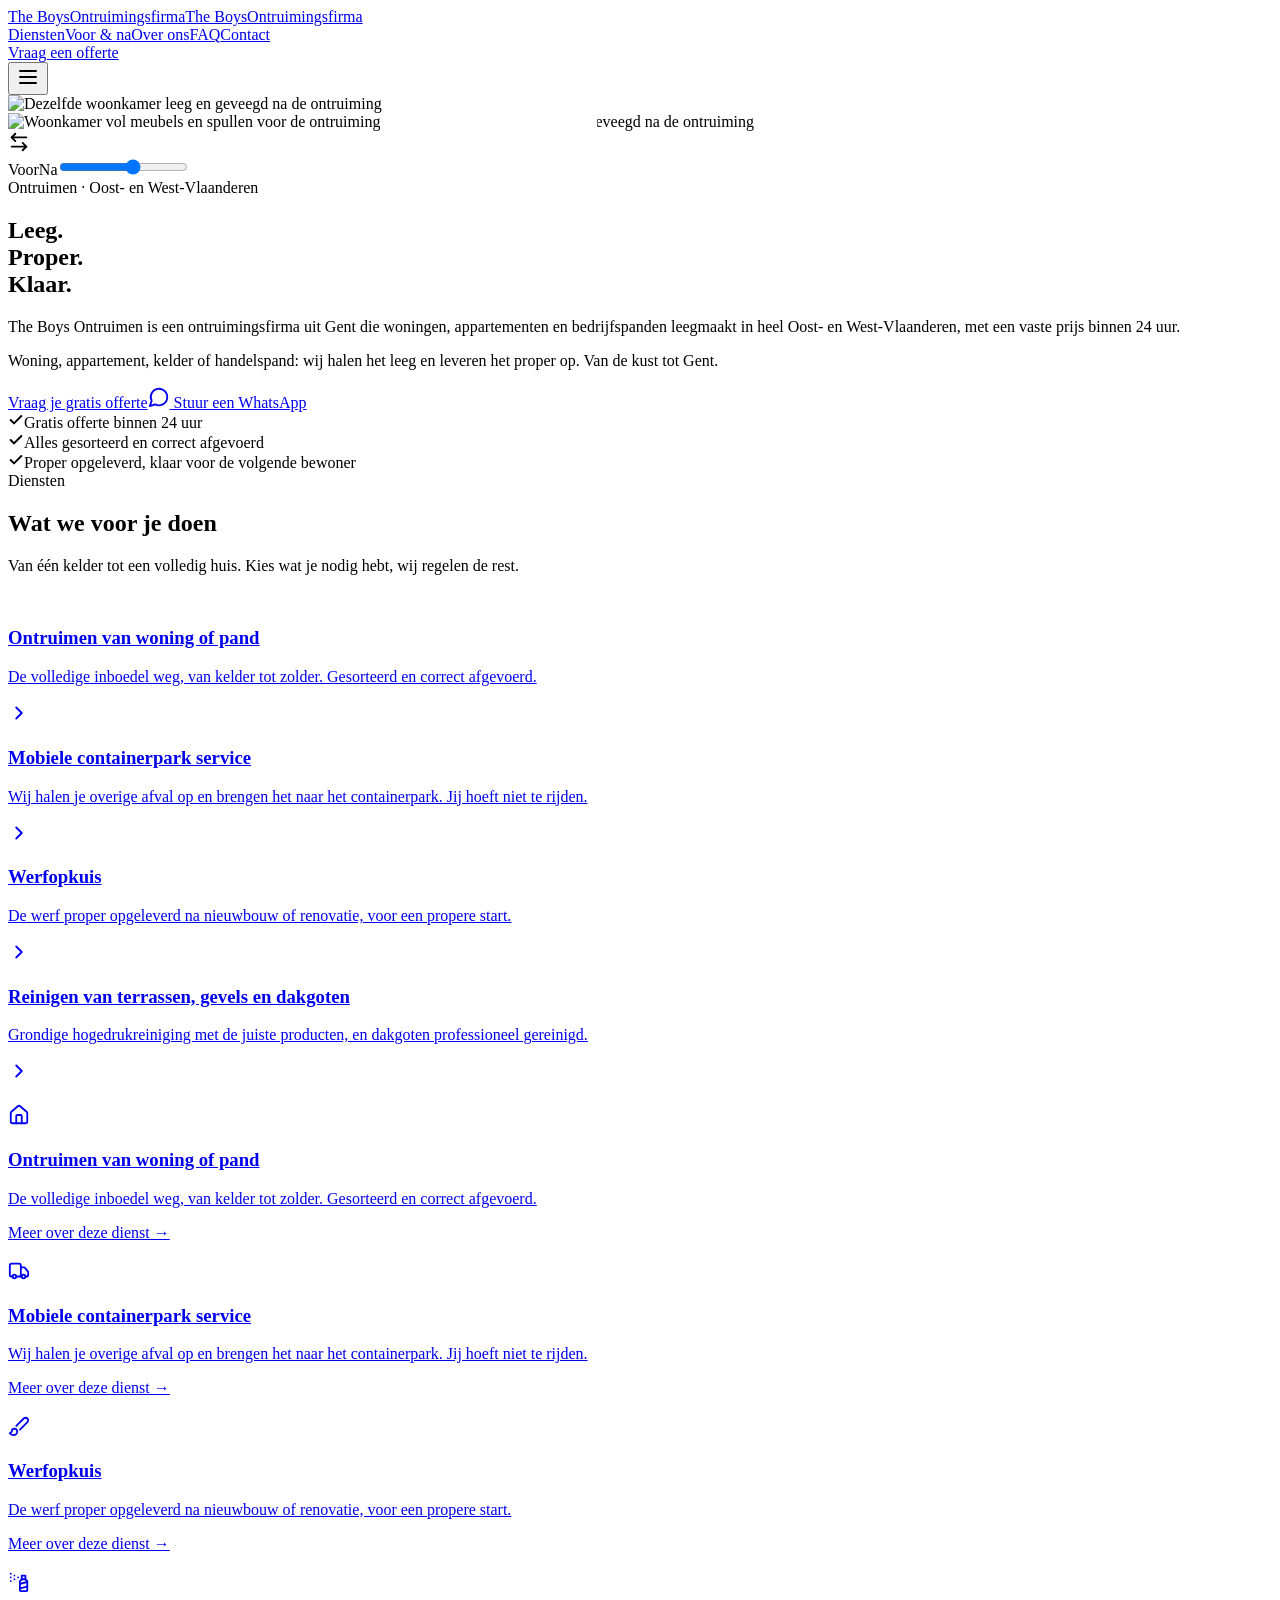
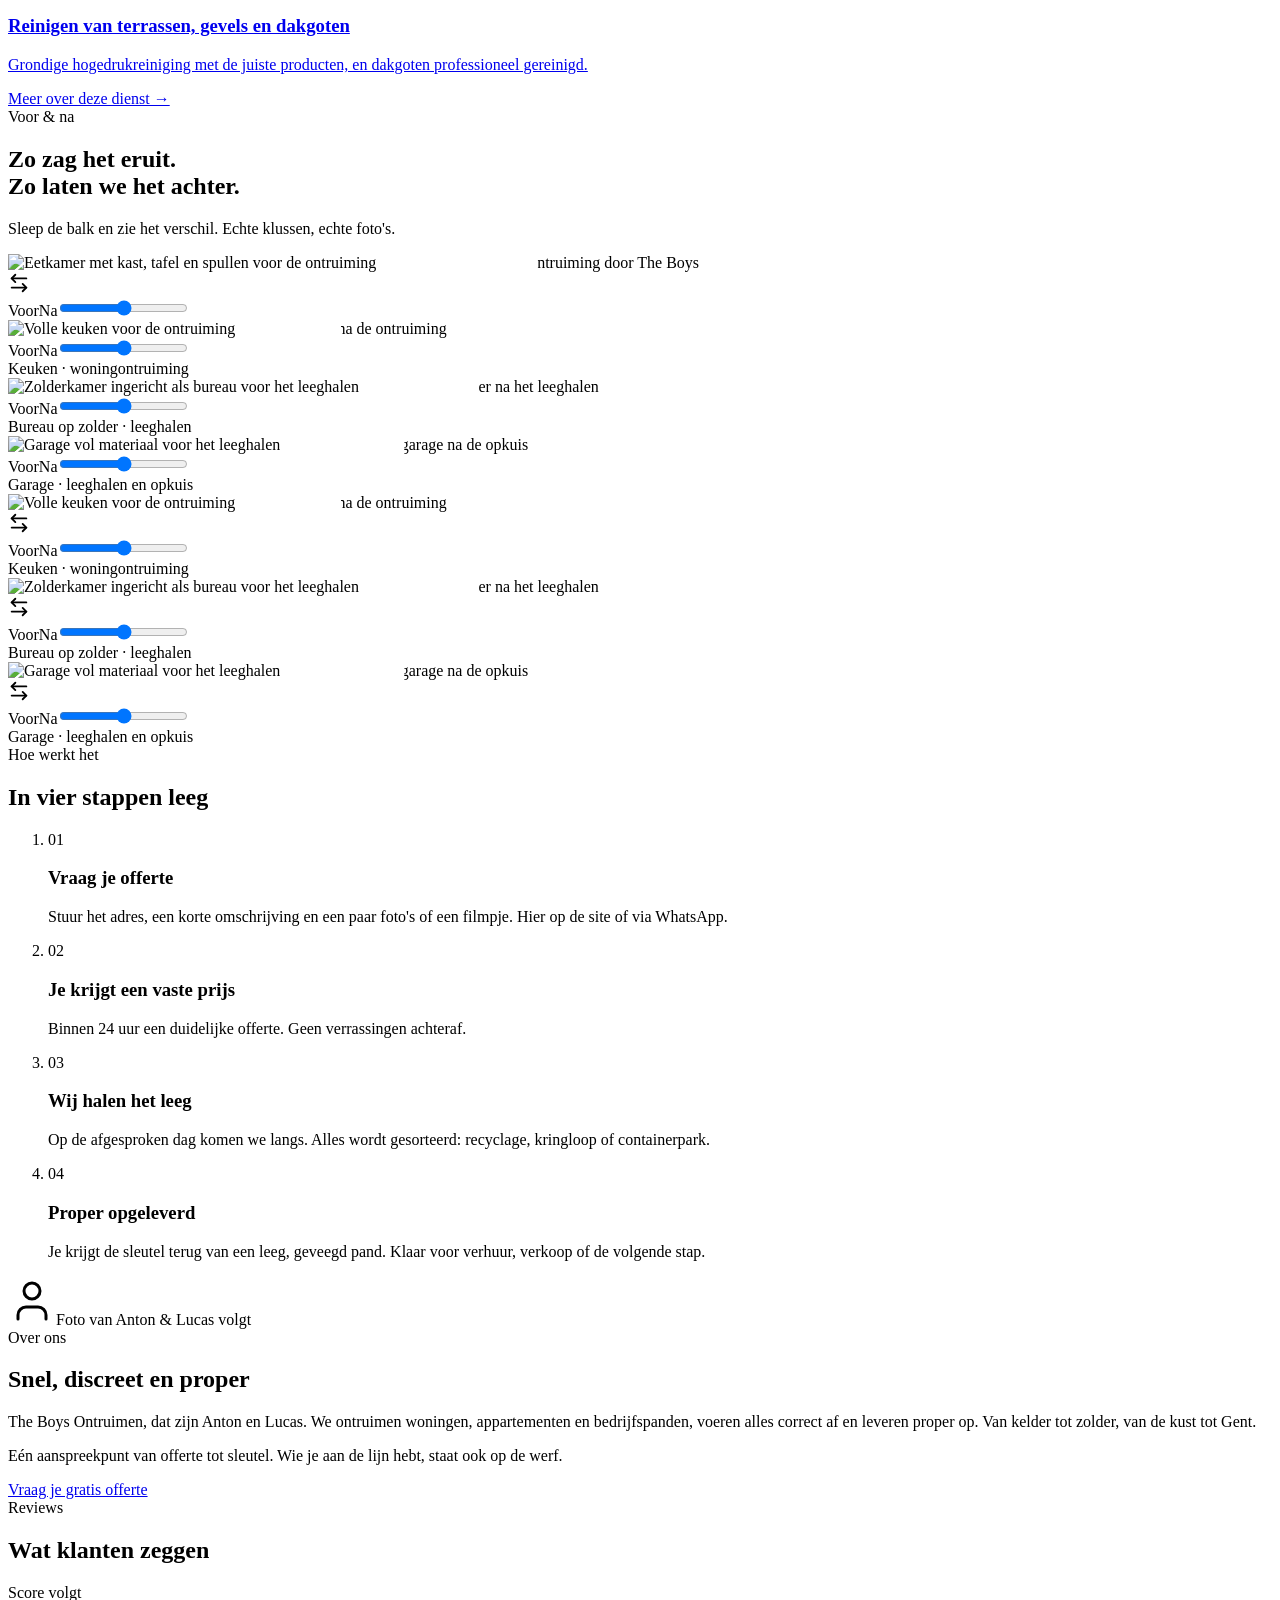
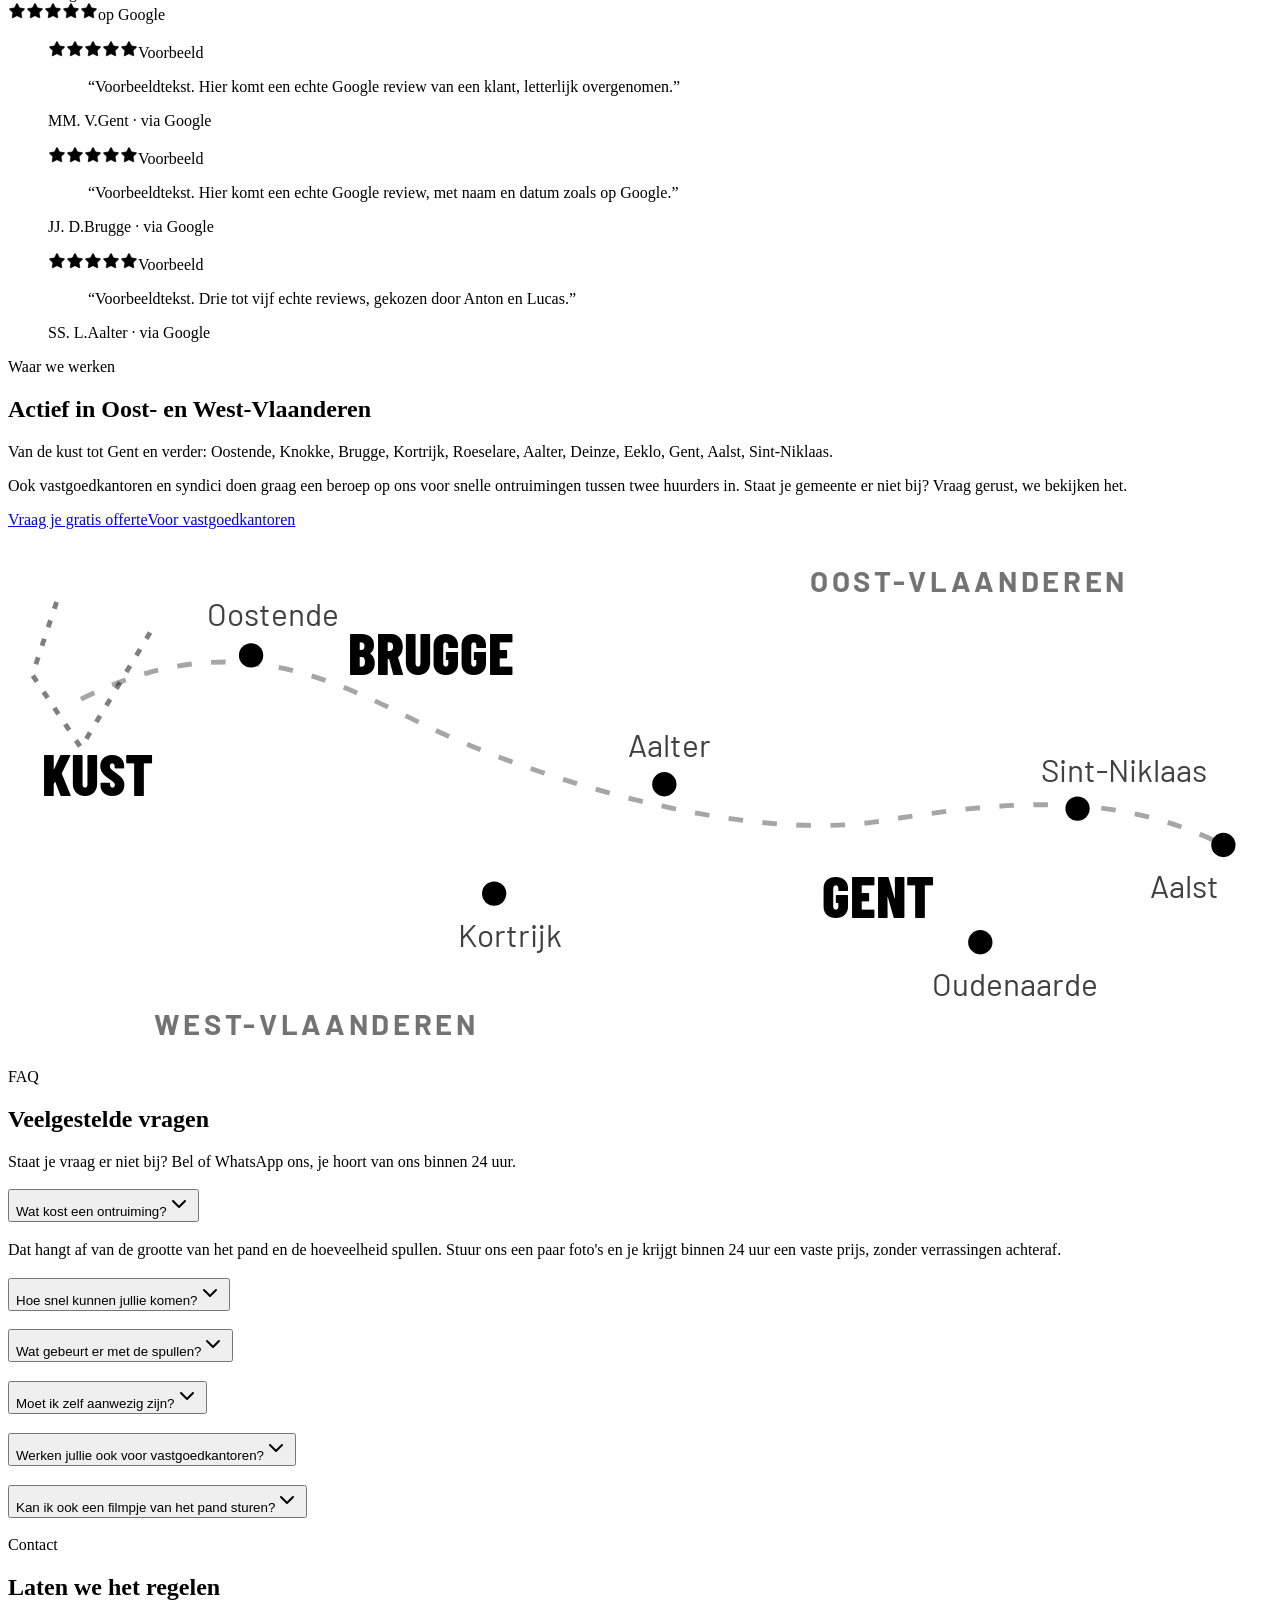
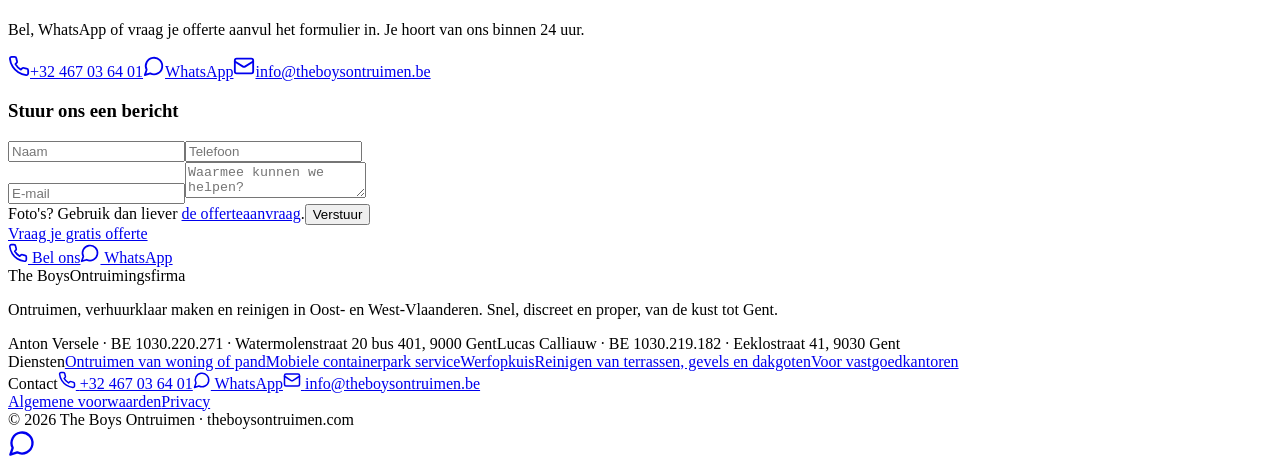
==== commit 93564dec: "Preview: area eyebrow" ====
--- a/index.html
+++ b/index.html
@@ -245,11 +245,11 @@
   "sameAs": []
 }
     </script>
-    <script type="module" crossorigin src="/theboys-preview/assets/index-DPeTtLjF.js"></script>
-    <link rel="stylesheet" crossorigin href="/theboys-preview/assets/index-cS5UUtqx.css">
+    <script type="module" crossorigin src="/theboys-preview/assets/index-DEepNSk1.js"></script>
+    <link rel="stylesheet" crossorigin href="/theboys-preview/assets/index-TZWJfhbL.css">
   </head>
 
   <body>
-    <div id="root"><div class="min-h-screen flex flex-col"><header class="sticky top-0 z-50 bg-cream/95 backdrop-blur border-b border-border"><div class="container flex items-center justify-between h-[72px] md:h-[88px]"><a aria-label="The Boys Ontruimen, naar de startpagina" href="/theboys-preview"><span class="inline-flex flex-col leading-none md:hidden"><span class="font-display font-extrabold uppercase text-[24px] text-navy">The Boys</span><span class="font-bold uppercase tracking-[0.14em] text-[10px] text-muted-foreground">Ontruimingsfirma</span></span><span class="flex-col leading-none hidden md:inline-flex"><span class="font-display font-extrabold uppercase text-[30px] text-navy">The Boys</span><span class="font-bold uppercase tracking-[0.14em] text-[11px] text-muted-foreground">Ontruimingsfirma</span></span></a><nav class="hidden lg:flex items-center gap-8" aria-label="Hoofdmenu"><a class="font-semibold text-foreground hover:text-primary transition-colors" href="/theboys-preview/diensten">Diensten</a><a class="font-semibold text-foreground hover:text-primary transition-colors" href="/theboys-preview#voor-na">Voor &amp; na</a><a class="font-semibold text-foreground hover:text-primary transition-colors" href="/theboys-preview#over-ons">Over ons</a><a class="font-semibold text-foreground hover:text-primary transition-colors" href="/theboys-preview#faq">FAQ</a><a class="font-semibold text-foreground hover:text-primary transition-colors" href="/theboys-preview#contact">Contact</a></nav><div class="hidden lg:flex items-center gap-4"><a class="inline-flex items-center justify-center gap-2.5 rounded-xl font-bold whitespace-nowrap transition-all h-11 px-5 text-base bg-primary text-primary-foreground hover:bg-primary/90 shadow-md hover:shadow-lg" href="/theboys-preview/offerte">Vraag een offerte</a></div><button type="button" class="lg:hidden inline-flex items-center justify-center w-11 h-11 rounded-lg border border-border text-navy" aria-expanded="false" aria-label="Menu openen"><svg xmlns="http://www.w3.org/2000/svg" width="24" height="24" viewBox="0 0 24 24" fill="none" stroke="currentColor" stroke-width="2" stroke-linecap="round" stroke-linejoin="round" class="lucide lucide-menu"><line x1="4" x2="20" y1="12" y2="12"></line><line x1="4" x2="20" y1="6" y2="6"></line><line x1="4" x2="20" y1="18" y2="18"></line></svg></button></div></header><main class="flex-1"><section class="relative h-[560px] md:h-[680px] bg-navy overflow-hidden"><img src="/theboys-preview/assets/hero-na-BykPI0cG.jpg" alt="Dezelfde woonkamer leeg en geveegd na de ontruiming" loading="eager" class="md:hidden absolute inset-0 w-full h-full object-cover" draggable="false"/><div class="overflow-hidden bg-navy select-none hidden md:block absolute inset-0 h-full"><img src="/theboys-preview/assets/hero-voor-yugruy-M.jpg" alt="Woonkamer vol meubels en spullen voor de ontruiming" loading="eager" class="absolute inset-0 w-full h-full object-cover" draggable="false"/><img src="/theboys-preview/assets/hero-na-BykPI0cG.jpg" alt="Dezelfde woonkamer leeg en geveegd na de ontruiming" loading="eager" class="absolute inset-0 w-full h-full object-cover" style="clip-path:inset(0 0 0 58%)" draggable="false"/><div class="absolute top-0 bottom-0 w-1 bg-white shadow-[0_0_0_1px_rgba(0,0,0,.15)] pointer-events-none" style="left:calc(58% - 2px)" aria-hidden="true"></div><div class="absolute w-11 h-11 -mt-[22px] -ml-[22px] rounded-full bg-white text-navy flex items-center justify-center shadow-[0_6px_18px_rgba(0,0,0,.25)] pointer-events-none top-1/2" style="left:58%" aria-hidden="true"><svg xmlns="http://www.w3.org/2000/svg" width="22" height="22" viewBox="0 0 24 24" fill="none" stroke="currentColor" stroke-width="2" stroke-linecap="round" stroke-linejoin="round" class="lucide lucide-arrow-left-right"><path d="M8 3 4 7l4 4"></path><path d="M4 7h16"></path><path d="m16 21 4-4-4-4"></path><path d="M20 17H4"></path></svg></div><span class="tag absolute left-3.5 top-3.5 bg-navy/85 text-cream pointer-events-none">Voor</span><span class="tag absolute right-3.5 top-3.5 bg-primary text-white pointer-events-none">Na</span><input type="range" min="0" max="100" aria-label="Sleep om voor en na te vergelijken" class="absolute inset-0 w-full h-full opacity-0 cursor-ew-resize m-0" value="58"/></div><div class="absolute inset-0 z-10 pointer-events-none bg-gradient-to-t from-navy/95 via-navy/55 to-navy/15 md:bg-gradient-to-r md:from-navy/90 md:via-navy/70 md:to-transparent"></div><div class="absolute inset-x-0 bottom-0 z-10 md:inset-y-0 md:left-0 md:right-auto md:w-[640px] pointer-events-none"><div class="container md:px-8 xl:px-12 h-full flex flex-col justify-end md:justify-center gap-5 md:gap-6 pb-8 md:pb-0 text-cream"><span class="eyebrow">Ontruimen · Oost- en West-Vlaanderen</span><h1 class="text-[64px] md:text-[104px] leading-[0.92]">Leeg.<br/>Proper.<br/>Klaar.</h1><p class="hidden md:block text-[17px] text-cream/75 max-w-[560px]">The Boys Ontruimen is een ontruimingsfirma uit Gent die woningen, appartementen en bedrijfspanden leegmaakt in heel Oost- en West-Vlaanderen, met een vaste prijs binnen 24 uur.</p><p class="text-base md:text-xl text-cream/85 max-w-[520px]">Woning, appartement, kelder of handelspand: wij halen het leeg en leveren het proper op. Van de kust tot Gent.</p><div class="flex flex-col sm:flex-row gap-3 pointer-events-auto"><a class="inline-flex items-center justify-center gap-2.5 rounded-xl font-bold whitespace-nowrap transition-all h-14 px-7 text-[17px] bg-primary text-primary-foreground hover:bg-primary/90 shadow-md hover:shadow-lg" href="/theboys-preview/offerte">Vraag je gratis offerte</a><a href="https://wa.me/32467036401?text=Hallo%20The%20Boys%2C%20ik%20had%20graag%20een%20offerte%20voor%3A%20" class="inline-flex items-center justify-center gap-2.5 rounded-xl font-bold whitespace-nowrap transition-all h-14 px-7 text-[17px] border-2 border-cream text-cream hover:bg-cream hover:text-navy" target="_blank" rel="noopener noreferrer"><svg xmlns="http://www.w3.org/2000/svg" width="22" height="22" viewBox="0 0 24 24" fill="none" stroke="currentColor" stroke-width="2" stroke-linecap="round" stroke-linejoin="round" class="lucide lucide-message-circle"><path d="M7.9 20A9 9 0 1 0 4 16.1L2 22Z"></path></svg> Stuur een WhatsApp</a></div></div></div></section><section class="bg-card border-b border-border"><div class="container py-5 grid gap-3 md:grid-cols-3 md:gap-6"><div class="flex items-center gap-3 font-semibold text-navy"><span class="shrink-0 w-7 h-7 md:w-8 md:h-8 rounded-full bg-primary text-white inline-flex items-center justify-center"><svg xmlns="http://www.w3.org/2000/svg" width="16" height="16" viewBox="0 0 24 24" fill="none" stroke="currentColor" stroke-width="3" stroke-linecap="round" stroke-linejoin="round" class="lucide lucide-check"><path d="M20 6 9 17l-5-5"></path></svg></span>Gratis offerte binnen 24 uur</div><div class="flex items-center gap-3 font-semibold text-navy"><span class="shrink-0 w-7 h-7 md:w-8 md:h-8 rounded-full bg-primary text-white inline-flex items-center justify-center"><svg xmlns="http://www.w3.org/2000/svg" width="16" height="16" viewBox="0 0 24 24" fill="none" stroke="currentColor" stroke-width="3" stroke-linecap="round" stroke-linejoin="round" class="lucide lucide-check"><path d="M20 6 9 17l-5-5"></path></svg></span>Alles gesorteerd en correct afgevoerd</div><div class="flex items-center gap-3 font-semibold text-navy"><span class="shrink-0 w-7 h-7 md:w-8 md:h-8 rounded-full bg-primary text-white inline-flex items-center justify-center"><svg xmlns="http://www.w3.org/2000/svg" width="16" height="16" viewBox="0 0 24 24" fill="none" stroke="currentColor" stroke-width="3" stroke-linecap="round" stroke-linejoin="round" class="lucide lucide-check"><path d="M20 6 9 17l-5-5"></path></svg></span>Proper opgeleverd, klaar voor de volgende bewoner</div></div></section><section id="diensten" class="snap-section container py-16 md:py-24 flex flex-col gap-9"><div class="flex flex-col md:flex-row md:items-end md:justify-between gap-4 md:gap-10"><div class="flex flex-col gap-3"><span class="eyebrow">Diensten</span><h2 class="text-[40px] md:text-[56px] text-navy">Wat we voor je doen</h2></div><p class="text-lg text-muted-foreground max-w-[440px]">Van één kelder tot een volledig huis. Kies wat je nodig hebt, wij regelen de rest.</p></div><div class="flex flex-col gap-3 sm:hidden"><a class="flex items-center gap-3.5 p-3.5 rounded-xl border border-border bg-card active:bg-cream" href="/theboys-preview/diensten/ontruimen"><img src="/theboys-preview/assets/dienst-ontruimen-CXnZnV1l.jpg" alt="" loading="lazy" class="w-[88px] h-[88px] object-cover rounded-[10px] shrink-0"/><div class="flex flex-col gap-1 flex-grow min-w-0"><h3 class="text-[19px] text-navy">Ontruimen van woning of pand</h3><p class="text-sm text-muted-foreground">De volledige inboedel weg, van kelder tot zolder. Gesorteerd en correct afgevoerd.</p></div><svg xmlns="http://www.w3.org/2000/svg" width="22" height="22" viewBox="0 0 24 24" fill="none" stroke="currentColor" stroke-width="2" stroke-linecap="round" stroke-linejoin="round" class="lucide lucide-chevron-right text-primary shrink-0"><path d="m9 18 6-6-6-6"></path></svg></a><a class="flex items-center gap-3.5 p-3.5 rounded-xl border border-border bg-card active:bg-cream" href="/theboys-preview/diensten/mobiele-containerpark-service"><img src="/theboys-preview/assets/dienst-containerpark-CY2VBPLG.jpg" alt="" loading="lazy" class="w-[88px] h-[88px] object-cover rounded-[10px] shrink-0"/><div class="flex flex-col gap-1 flex-grow min-w-0"><h3 class="text-[19px] text-navy">Mobiele containerpark service</h3><p class="text-sm text-muted-foreground">Wij halen je overige afval op en brengen het naar het containerpark. Jij hoeft niet te rijden.</p></div><svg xmlns="http://www.w3.org/2000/svg" width="22" height="22" viewBox="0 0 24 24" fill="none" stroke="currentColor" stroke-width="2" stroke-linecap="round" stroke-linejoin="round" class="lucide lucide-chevron-right text-primary shrink-0"><path d="m9 18 6-6-6-6"></path></svg></a><a class="flex items-center gap-3.5 p-3.5 rounded-xl border border-border bg-card active:bg-cream" href="/theboys-preview/diensten/werfopkuis"><img src="/theboys-preview/assets/dienst-werfopkuis-BBOmDDYm.jpg" alt="" loading="lazy" class="w-[88px] h-[88px] object-cover rounded-[10px] shrink-0"/><div class="flex flex-col gap-1 flex-grow min-w-0"><h3 class="text-[19px] text-navy">Werfopkuis</h3><p class="text-sm text-muted-foreground">De werf proper opgeleverd na nieuwbouw of renovatie, voor een propere start.</p></div><svg xmlns="http://www.w3.org/2000/svg" width="22" height="22" viewBox="0 0 24 24" fill="none" stroke="currentColor" stroke-width="2" stroke-linecap="round" stroke-linejoin="round" class="lucide lucide-chevron-right text-primary shrink-0"><path d="m9 18 6-6-6-6"></path></svg></a><a class="flex items-center gap-3.5 p-3.5 rounded-xl border border-border bg-card active:bg-cream" href="/theboys-preview/diensten/terrassen-gevels-dakgoten"><img src="/theboys-preview/assets/dienst-reinigen-BktFPM1L.jpg" alt="" loading="lazy" class="w-[88px] h-[88px] object-cover rounded-[10px] shrink-0"/><div class="flex flex-col gap-1 flex-grow min-w-0"><h3 class="text-[19px] text-navy">Reinigen van terrassen, gevels en dakgoten</h3><p class="text-sm text-muted-foreground">Grondige hogedrukreiniging met de juiste producten, en dakgoten professioneel gereinigd.</p></div><svg xmlns="http://www.w3.org/2000/svg" width="22" height="22" viewBox="0 0 24 24" fill="none" stroke="currentColor" stroke-width="2" stroke-linecap="round" stroke-linejoin="round" class="lucide lucide-chevron-right text-primary shrink-0"><path d="m9 18 6-6-6-6"></path></svg></a></div><div class="hidden sm:grid gap-4 sm:grid-cols-2 lg:grid-cols-4 lg:gap-5"><a class="group flex flex-col overflow-hidden rounded-xl border border-border bg-card hover:shadow-lg transition-shadow" href="/theboys-preview/diensten/ontruimen"><img src="/theboys-preview/assets/dienst-ontruimen-CXnZnV1l.jpg" alt="" loading="lazy" class="w-full h-[210px] object-cover group-hover:scale-[1.02] transition-transform duration-300"/><div class="flex flex-col gap-2.5 p-5 pb-6 flex-grow"><span class="w-10 h-10 rounded-[10px] bg-cream text-primary inline-flex items-center justify-center"><svg xmlns="http://www.w3.org/2000/svg" width="22" height="22" viewBox="0 0 24 24" fill="none" stroke="currentColor" stroke-width="2" stroke-linecap="round" stroke-linejoin="round" class="lucide lucide-house"><path d="M15 21v-8a1 1 0 0 0-1-1h-4a1 1 0 0 0-1 1v8"></path><path d="M3 10a2 2 0 0 1 .709-1.528l7-5.999a2 2 0 0 1 2.582 0l7 5.999A2 2 0 0 1 21 10v9a2 2 0 0 1-2 2H5a2 2 0 0 1-2-2z"></path></svg></span><h3 class="text-[22px] text-navy min-h-[66px] flex items-end">Ontruimen van woning of pand</h3><p class="text-[15px] text-muted-foreground">De volledige inboedel weg, van kelder tot zolder. Gesorteerd en correct afgevoerd.</p><span class="mt-auto pt-2 font-bold text-[15px] text-primary group-hover:underline">Meer over deze dienst →</span></div></a><a class="group flex flex-col overflow-hidden rounded-xl border border-border bg-card hover:shadow-lg transition-shadow" href="/theboys-preview/diensten/mobiele-containerpark-service"><img src="/theboys-preview/assets/dienst-containerpark-CY2VBPLG.jpg" alt="" loading="lazy" class="w-full h-[210px] object-cover group-hover:scale-[1.02] transition-transform duration-300"/><div class="flex flex-col gap-2.5 p-5 pb-6 flex-grow"><span class="w-10 h-10 rounded-[10px] bg-cream text-primary inline-flex items-center justify-center"><svg xmlns="http://www.w3.org/2000/svg" width="22" height="22" viewBox="0 0 24 24" fill="none" stroke="currentColor" stroke-width="2" stroke-linecap="round" stroke-linejoin="round" class="lucide lucide-truck"><path d="M14 18V6a2 2 0 0 0-2-2H4a2 2 0 0 0-2 2v11a1 1 0 0 0 1 1h2"></path><path d="M15 18H9"></path><path d="M19 18h2a1 1 0 0 0 1-1v-3.65a1 1 0 0 0-.22-.624l-3.48-4.35A1 1 0 0 0 17.52 8H14"></path><circle cx="17" cy="18" r="2"></circle><circle cx="7" cy="18" r="2"></circle></svg></span><h3 class="text-[22px] text-navy min-h-[66px] flex items-end">Mobiele containerpark service</h3><p class="text-[15px] text-muted-foreground">Wij halen je overige afval op en brengen het naar het containerpark. Jij hoeft niet te rijden.</p><span class="mt-auto pt-2 font-bold text-[15px] text-primary group-hover:underline">Meer over deze dienst →</span></div></a><a class="group flex flex-col overflow-hidden rounded-xl border border-border bg-card hover:shadow-lg transition-shadow" href="/theboys-preview/diensten/werfopkuis"><img src="/theboys-preview/assets/dienst-werfopkuis-BBOmDDYm.jpg" alt="" loading="lazy" class="w-full h-[210px] object-cover group-hover:scale-[1.02] transition-transform duration-300"/><div class="flex flex-col gap-2.5 p-5 pb-6 flex-grow"><span class="w-10 h-10 rounded-[10px] bg-cream text-primary inline-flex items-center justify-center"><svg xmlns="http://www.w3.org/2000/svg" width="22" height="22" viewBox="0 0 24 24" fill="none" stroke="currentColor" stroke-width="2" stroke-linecap="round" stroke-linejoin="round" class="lucide lucide-brush"><path d="m9.06 11.9 8.07-8.06a2.85 2.85 0 1 1 4.03 4.03l-8.06 8.08"></path><path d="M7.07 14.94c-1.66 0-3 1.35-3 3.02 0 1.33-2.5 1.52-2 2.02 1.08 1.1 2.49 2.02 4 2.02 2.2 0 4-1.8 4-4.04a3.01 3.01 0 0 0-3-3.02z"></path></svg></span><h3 class="text-[22px] text-navy min-h-[66px] flex items-end">Werfopkuis</h3><p class="text-[15px] text-muted-foreground">De werf proper opgeleverd na nieuwbouw of renovatie, voor een propere start.</p><span class="mt-auto pt-2 font-bold text-[15px] text-primary group-hover:underline">Meer over deze dienst →</span></div></a><a class="group flex flex-col overflow-hidden rounded-xl border border-border bg-card hover:shadow-lg transition-shadow" href="/theboys-preview/diensten/terrassen-gevels-dakgoten"><img src="/theboys-preview/assets/dienst-reinigen-BktFPM1L.jpg" alt="" loading="lazy" class="w-full h-[210px] object-cover group-hover:scale-[1.02] transition-transform duration-300"/><div class="flex flex-col gap-2.5 p-5 pb-6 flex-grow"><span class="w-10 h-10 rounded-[10px] bg-cream text-primary inline-flex items-center justify-center"><svg xmlns="http://www.w3.org/2000/svg" width="22" height="22" viewBox="0 0 24 24" fill="none" stroke="currentColor" stroke-width="2" stroke-linecap="round" stroke-linejoin="round" class="lucide lucide-spray-can"><path d="M3 3h.01"></path><path d="M7 5h.01"></path><path d="M11 7h.01"></path><path d="M3 7h.01"></path><path d="M7 9h.01"></path><path d="M3 11h.01"></path><rect width="4" height="4" x="15" y="5"></rect><path d="m19 9 2 2v10c0 .6-.4 1-1 1h-6c-.6 0-1-.4-1-1V11l2-2"></path><path d="m13 14 8-2"></path><path d="m13 19 8-2"></path></svg></span><h3 class="text-[22px] text-navy min-h-[66px] flex items-end">Reinigen van terrassen, gevels en dakgoten</h3><p class="text-[15px] text-muted-foreground">Grondige hogedrukreiniging met de juiste producten, en dakgoten professioneel gereinigd.</p><span class="mt-auto pt-2 font-bold text-[15px] text-primary group-hover:underline">Meer over deze dienst →</span></div></a></div></section><section id="voor-na" class="snap-section bg-navy text-cream"><div class="container py-16 md:py-24 flex flex-col gap-9"><div class="flex flex-col md:flex-row md:items-end md:justify-between gap-4 md:gap-10"><div class="flex flex-col gap-3"><span class="eyebrow">Voor &amp; na</span><h2 class="text-[40px] md:text-[56px]">Zo zag het eruit.<br/>Zo laten we het achter.</h2></div><p class="text-lg text-cream/70 max-w-[400px]">Sleep de balk en zie het verschil. Echte klussen, echte foto&#x27;s.</p></div><div class="relative overflow-hidden bg-navy select-none rounded-xl h-[260px] sm:h-[420px] md:h-[min(600px,calc(100vh-330px))]"><img src="/theboys-preview/assets/eetkamer-voor-D1CHcAeT.jpg" alt="Eetkamer met kast, tafel en spullen voor de ontruiming" loading="lazy" class="absolute inset-0 w-full h-full object-cover" draggable="false"/><img src="/theboys-preview/assets/eetkamer-na-BM_E42We.jpg" alt="Lege eetkamer na de ontruiming door The Boys" loading="lazy" class="absolute inset-0 w-full h-full object-cover" style="clip-path:inset(0 0 0 50%)" draggable="false"/><div class="absolute top-0 bottom-0 w-1 bg-white shadow-[0_0_0_1px_rgba(0,0,0,.15)] pointer-events-none" style="left:calc(50% - 2px)" aria-hidden="true"></div><div class="absolute w-11 h-11 -mt-[22px] -ml-[22px] rounded-full bg-white text-navy flex items-center justify-center shadow-[0_6px_18px_rgba(0,0,0,.25)] pointer-events-none top-1/2" style="left:50%" aria-hidden="true"><svg xmlns="http://www.w3.org/2000/svg" width="22" height="22" viewBox="0 0 24 24" fill="none" stroke="currentColor" stroke-width="2" stroke-linecap="round" stroke-linejoin="round" class="lucide lucide-arrow-left-right"><path d="M8 3 4 7l4 4"></path><path d="M4 7h16"></path><path d="m16 21 4-4-4-4"></path><path d="M20 17H4"></path></svg></div><span class="tag absolute left-3.5 top-3.5 bg-navy/85 text-cream pointer-events-none">Voor</span><span class="tag absolute right-3.5 top-3.5 bg-primary text-white pointer-events-none">Na</span><input type="range" min="0" max="100" aria-label="Sleep om voor en na te vergelijken" class="absolute inset-0 w-full h-full opacity-0 cursor-ew-resize m-0" value="50"/></div><div class="sm:hidden -mx-5 flex flex-col gap-3"><div class="flex gap-3 overflow-x-auto px-5 scroll-pl-5 snap-x snap-mandatory [scrollbar-width:none] [&amp;::-webkit-scrollbar]:hidden"><div class="w-[calc(50%-6px)] shrink-0 snap-start flex flex-col gap-2"><div class="relative overflow-hidden bg-navy select-none rounded-xl h-[120px]"><img src="/theboys-preview/assets/keuken-voor-U9n1z99Y.jpg" alt="Volle keuken voor de ontruiming" loading="lazy" class="absolute inset-0 w-full h-full object-cover" draggable="false"/><img src="/theboys-preview/assets/keuken-na-D-oKmWFG.jpg" alt="Lege keuken na de ontruiming" loading="lazy" class="absolute inset-0 w-full h-full object-cover" style="clip-path:inset(0 0 0 50%)" draggable="false"/><div class="absolute top-0 bottom-0 w-1 bg-white shadow-[0_0_0_1px_rgba(0,0,0,.15)] pointer-events-none" style="left:calc(50% - 2px)" aria-hidden="true"></div><span class="tag absolute left-3.5 top-3.5 bg-navy/85 text-cream pointer-events-none">Voor</span><span class="tag absolute right-3.5 top-3.5 bg-primary text-white pointer-events-none">Na</span><input type="range" min="0" max="100" aria-label="Sleep om voor en na te vergelijken" class="absolute inset-0 w-full h-full opacity-0 cursor-ew-resize m-0" value="50"/></div><span class="font-semibold text-[13px] leading-snug text-cream/90">Keuken · woningontruiming</span></div><div class="w-[calc(50%-6px)] shrink-0 snap-start flex flex-col gap-2"><div class="relative overflow-hidden bg-navy select-none rounded-xl h-[120px]"><img src="/theboys-preview/assets/zolder-voor-Bbiugp7G.jpg" alt="Zolderkamer ingericht als bureau voor het leeghalen" loading="lazy" class="absolute inset-0 w-full h-full object-cover" draggable="false"/><img src="/theboys-preview/assets/zolder-na-B3JhJFT6.jpg" alt="Lege zolderkamer na het leeghalen" loading="lazy" class="absolute inset-0 w-full h-full object-cover" style="clip-path:inset(0 0 0 50%)" draggable="false"/><div class="absolute top-0 bottom-0 w-1 bg-white shadow-[0_0_0_1px_rgba(0,0,0,.15)] pointer-events-none" style="left:calc(50% - 2px)" aria-hidden="true"></div><span class="tag absolute left-3.5 top-3.5 bg-navy/85 text-cream pointer-events-none">Voor</span><span class="tag absolute right-3.5 top-3.5 bg-primary text-white pointer-events-none">Na</span><input type="range" min="0" max="100" aria-label="Sleep om voor en na te vergelijken" class="absolute inset-0 w-full h-full opacity-0 cursor-ew-resize m-0" value="50"/></div><span class="font-semibold text-[13px] leading-snug text-cream/90">Bureau op zolder · leeghalen</span></div><div class="w-[calc(50%-6px)] shrink-0 snap-start flex flex-col gap-2"><div class="relative overflow-hidden bg-navy select-none rounded-xl h-[120px]"><img src="/theboys-preview/assets/garage-voor-DxT2EIHm.jpg" alt="Garage vol materiaal voor het leeghalen" loading="lazy" class="absolute inset-0 w-full h-full object-cover" draggable="false"/><img src="/theboys-preview/assets/garage-na-b8REiRpc.jpg" alt="Lege, geveegde garage na de opkuis" loading="lazy" class="absolute inset-0 w-full h-full object-cover" style="clip-path:inset(0 0 0 50%)" draggable="false"/><div class="absolute top-0 bottom-0 w-1 bg-white shadow-[0_0_0_1px_rgba(0,0,0,.15)] pointer-events-none" style="left:calc(50% - 2px)" aria-hidden="true"></div><span class="tag absolute left-3.5 top-3.5 bg-navy/85 text-cream pointer-events-none">Voor</span><span class="tag absolute right-3.5 top-3.5 bg-primary text-white pointer-events-none">Na</span><input type="range" min="0" max="100" aria-label="Sleep om voor en na te vergelijken" class="absolute inset-0 w-full h-full opacity-0 cursor-ew-resize m-0" value="50"/></div><span class="font-semibold text-[13px] leading-snug text-cream/90">Garage · leeghalen en opkuis</span></div></div><div class="flex justify-center gap-1.5" aria-hidden="true"><span class="w-2 h-2 rounded-full bg-primary"></span><span class="w-2 h-2 rounded-full bg-navy-light"></span></div></div><div class="hidden sm:grid gap-6 sm:grid-cols-3 md:gap-10"><div class="flex flex-col gap-2.5"><div class="relative overflow-hidden bg-navy select-none rounded-xl h-[200px] md:h-[220px]"><img src="/theboys-preview/assets/keuken-voor-U9n1z99Y.jpg" alt="Volle keuken voor de ontruiming" loading="lazy" class="absolute inset-0 w-full h-full object-cover" draggable="false"/><img src="/theboys-preview/assets/keuken-na-D-oKmWFG.jpg" alt="Lege keuken na de ontruiming" loading="lazy" class="absolute inset-0 w-full h-full object-cover" style="clip-path:inset(0 0 0 50%)" draggable="false"/><div class="absolute top-0 bottom-0 w-1 bg-white shadow-[0_0_0_1px_rgba(0,0,0,.15)] pointer-events-none" style="left:calc(50% - 2px)" aria-hidden="true"></div><div class="absolute w-11 h-11 -mt-[22px] -ml-[22px] rounded-full bg-white text-navy flex items-center justify-center shadow-[0_6px_18px_rgba(0,0,0,.25)] pointer-events-none top-1/2" style="left:50%" aria-hidden="true"><svg xmlns="http://www.w3.org/2000/svg" width="22" height="22" viewBox="0 0 24 24" fill="none" stroke="currentColor" stroke-width="2" stroke-linecap="round" stroke-linejoin="round" class="lucide lucide-arrow-left-right"><path d="M8 3 4 7l4 4"></path><path d="M4 7h16"></path><path d="m16 21 4-4-4-4"></path><path d="M20 17H4"></path></svg></div><span class="tag absolute left-3.5 top-3.5 bg-navy/85 text-cream pointer-events-none">Voor</span><span class="tag absolute right-3.5 top-3.5 bg-primary text-white pointer-events-none">Na</span><input type="range" min="0" max="100" aria-label="Sleep om voor en na te vergelijken" class="absolute inset-0 w-full h-full opacity-0 cursor-ew-resize m-0" value="50"/></div><span class="font-semibold text-[15px] text-cream/90">Keuken · woningontruiming</span></div><div class="flex flex-col gap-2.5"><div class="relative overflow-hidden bg-navy select-none rounded-xl h-[200px] md:h-[220px]"><img src="/theboys-preview/assets/zolder-voor-Bbiugp7G.jpg" alt="Zolderkamer ingericht als bureau voor het leeghalen" loading="lazy" class="absolute inset-0 w-full h-full object-cover" draggable="false"/><img src="/theboys-preview/assets/zolder-na-B3JhJFT6.jpg" alt="Lege zolderkamer na het leeghalen" loading="lazy" class="absolute inset-0 w-full h-full object-cover" style="clip-path:inset(0 0 0 50%)" draggable="false"/><div class="absolute top-0 bottom-0 w-1 bg-white shadow-[0_0_0_1px_rgba(0,0,0,.15)] pointer-events-none" style="left:calc(50% - 2px)" aria-hidden="true"></div><div class="absolute w-11 h-11 -mt-[22px] -ml-[22px] rounded-full bg-white text-navy flex items-center justify-center shadow-[0_6px_18px_rgba(0,0,0,.25)] pointer-events-none top-1/2" style="left:50%" aria-hidden="true"><svg xmlns="http://www.w3.org/2000/svg" width="22" height="22" viewBox="0 0 24 24" fill="none" stroke="currentColor" stroke-width="2" stroke-linecap="round" stroke-linejoin="round" class="lucide lucide-arrow-left-right"><path d="M8 3 4 7l4 4"></path><path d="M4 7h16"></path><path d="m16 21 4-4-4-4"></path><path d="M20 17H4"></path></svg></div><span class="tag absolute left-3.5 top-3.5 bg-navy/85 text-cream pointer-events-none">Voor</span><span class="tag absolute right-3.5 top-3.5 bg-primary text-white pointer-events-none">Na</span><input type="range" min="0" max="100" aria-label="Sleep om voor en na te vergelijken" class="absolute inset-0 w-full h-full opacity-0 cursor-ew-resize m-0" value="50"/></div><span class="font-semibold text-[15px] text-cream/90">Bureau op zolder · leeghalen</span></div><div class="flex flex-col gap-2.5"><div class="relative overflow-hidden bg-navy select-none rounded-xl h-[200px] md:h-[220px]"><img src="/theboys-preview/assets/garage-voor-DxT2EIHm.jpg" alt="Garage vol materiaal voor het leeghalen" loading="lazy" class="absolute inset-0 w-full h-full object-cover" draggable="false"/><img src="/theboys-preview/assets/garage-na-b8REiRpc.jpg" alt="Lege, geveegde garage na de opkuis" loading="lazy" class="absolute inset-0 w-full h-full object-cover" style="clip-path:inset(0 0 0 50%)" draggable="false"/><div class="absolute top-0 bottom-0 w-1 bg-white shadow-[0_0_0_1px_rgba(0,0,0,.15)] pointer-events-none" style="left:calc(50% - 2px)" aria-hidden="true"></div><div class="absolute w-11 h-11 -mt-[22px] -ml-[22px] rounded-full bg-white text-navy flex items-center justify-center shadow-[0_6px_18px_rgba(0,0,0,.25)] pointer-events-none top-1/2" style="left:50%" aria-hidden="true"><svg xmlns="http://www.w3.org/2000/svg" width="22" height="22" viewBox="0 0 24 24" fill="none" stroke="currentColor" stroke-width="2" stroke-linecap="round" stroke-linejoin="round" class="lucide lucide-arrow-left-right"><path d="M8 3 4 7l4 4"></path><path d="M4 7h16"></path><path d="m16 21 4-4-4-4"></path><path d="M20 17H4"></path></svg></div><span class="tag absolute left-3.5 top-3.5 bg-navy/85 text-cream pointer-events-none">Voor</span><span class="tag absolute right-3.5 top-3.5 bg-primary text-white pointer-events-none">Na</span><input type="range" min="0" max="100" aria-label="Sleep om voor en na te vergelijken" class="absolute inset-0 w-full h-full opacity-0 cursor-ew-resize m-0" value="50"/></div><span class="font-semibold text-[15px] text-cream/90">Garage · leeghalen en opkuis</span></div></div></div></section><section id="hoe-werkt-het" class="snap-section container py-16 md:py-24 flex flex-col gap-10 md:gap-12"><div class="flex flex-col gap-3"><span class="eyebrow">Hoe werkt het</span><h2 class="text-[40px] md:text-[56px] text-navy">In vier stappen leeg</h2></div><ol class="grid gap-8 sm:grid-cols-2 lg:grid-cols-4 lg:gap-10"><li class="flex gap-4 lg:flex-col lg:gap-3.5"><span class="font-display font-extrabold text-primary text-[44px] lg:text-[64px] leading-[0.9] w-14 shrink-0 lg:w-auto">0<!-- -->1</span><div class="flex flex-col gap-2"><h3 class="text-[21px] lg:text-[24px] text-navy">Vraag je offerte</h3><p class="text-[15px] lg:text-base text-muted-foreground">Stuur het adres, een korte omschrijving en een paar foto&#x27;s of een filmpje. Hier op de site of via WhatsApp.</p></div></li><li class="flex gap-4 lg:flex-col lg:gap-3.5"><span class="font-display font-extrabold text-primary text-[44px] lg:text-[64px] leading-[0.9] w-14 shrink-0 lg:w-auto">0<!-- -->2</span><div class="flex flex-col gap-2"><h3 class="text-[21px] lg:text-[24px] text-navy">Je krijgt een vaste prijs</h3><p class="text-[15px] lg:text-base text-muted-foreground">Binnen 24 uur een duidelijke offerte. Geen verrassingen achteraf.</p></div></li><li class="flex gap-4 lg:flex-col lg:gap-3.5"><span class="font-display font-extrabold text-primary text-[44px] lg:text-[64px] leading-[0.9] w-14 shrink-0 lg:w-auto">0<!-- -->3</span><div class="flex flex-col gap-2"><h3 class="text-[21px] lg:text-[24px] text-navy">Wij halen het leeg</h3><p class="text-[15px] lg:text-base text-muted-foreground">Op de afgesproken dag komen we langs. Alles wordt gesorteerd: recyclage, kringloop of containerpark.</p></div></li><li class="flex gap-4 lg:flex-col lg:gap-3.5"><span class="font-display font-extrabold text-primary text-[44px] lg:text-[64px] leading-[0.9] w-14 shrink-0 lg:w-auto">0<!-- -->4</span><div class="flex flex-col gap-2"><h3 class="text-[21px] lg:text-[24px] text-navy">Proper opgeleverd</h3><p class="text-[15px] lg:text-base text-muted-foreground">Je krijgt de sleutel terug van een leeg, geveegd pand. Klaar voor verhuur, verkoop of de volgende stap.</p></div></li></ol></section><section id="over-ons" class="snap-section container py-16 md:py-24 grid gap-8 md:grid-cols-2 md:gap-16 md:items-center"><div class="w-full h-[230px] md:h-[440px] rounded-xl border-2 border-dashed border-border bg-muted/60 flex flex-col items-center justify-center gap-3 text-muted-foreground" aria-hidden="true"><svg xmlns="http://www.w3.org/2000/svg" width="48" height="48" viewBox="0 0 24 24" fill="none" stroke="currentColor" stroke-width="1.5" stroke-linecap="round" stroke-linejoin="round" class="lucide lucide-user"><path d="M19 21v-2a4 4 0 0 0-4-4H9a4 4 0 0 0-4 4v2"></path><circle cx="12" cy="7" r="4"></circle></svg><span class="text-sm font-semibold">Foto van Anton &amp; Lucas volgt</span></div><div class="flex flex-col gap-5"><span class="eyebrow">Over ons</span><h2 class="text-[36px] md:text-[52px] text-navy">Snel, discreet en proper</h2><p class="text-[17px]">The Boys Ontruimen, dat zijn Anton en Lucas. We ontruimen woningen, appartementen en bedrijfspanden, voeren alles correct af en leveren proper op. Van kelder tot zolder, van de kust tot Gent.</p><p class="text-[17px] text-muted-foreground">Eén aanspreekpunt van offerte tot sleutel. Wie je aan de lijn hebt, staat ook op de werf.</p><div><a class="inline-flex items-center justify-center gap-2.5 rounded-xl font-bold whitespace-nowrap transition-all h-14 px-7 text-[17px] border-2 border-navy text-navy hover:bg-navy hover:text-secondary-foreground" href="/theboys-preview/offerte">Vraag je gratis offerte</a></div></div></section><section id="reviews" class="snap-section bg-card border-y border-border"><div class="container py-16 md:py-24 flex flex-col gap-9"><div class="flex flex-col md:flex-row md:items-end md:justify-between gap-5 md:gap-10"><div class="flex flex-col gap-3"><span class="eyebrow">Reviews</span><h2 class="text-[40px] md:text-[56px] text-navy">Wat klanten zeggen</h2></div><div class="inline-flex items-center gap-4 self-start px-5 py-3.5 rounded-xl bg-cream border border-border"><span class="tag bg-muted text-muted-foreground border border-dashed border-border h-8 text-sm normal-case tracking-normal">Score volgt</span><div class="flex flex-col gap-1"><span class="inline-flex gap-0.5 text-primary" aria-label="5 op 5 sterren"><svg xmlns="http://www.w3.org/2000/svg" width="18" height="18" viewBox="0 0 24 24" fill="currentColor" stroke="currentColor" stroke-width="1" stroke-linecap="round" stroke-linejoin="round" class="lucide lucide-star"><path d="M11.525 2.295a.53.53 0 0 1 .95 0l2.31 4.679a2.123 2.123 0 0 0 1.595 1.16l5.166.756a.53.53 0 0 1 .294.904l-3.736 3.638a2.123 2.123 0 0 0-.611 1.878l.882 5.14a.53.53 0 0 1-.771.56l-4.618-2.428a2.122 2.122 0 0 0-1.973 0L6.396 21.01a.53.53 0 0 1-.77-.56l.881-5.139a2.122 2.122 0 0 0-.611-1.879L2.16 9.795a.53.53 0 0 1 .294-.906l5.165-.755a2.122 2.122 0 0 0 1.597-1.16z"></path></svg><svg xmlns="http://www.w3.org/2000/svg" width="18" height="18" viewBox="0 0 24 24" fill="currentColor" stroke="currentColor" stroke-width="1" stroke-linecap="round" stroke-linejoin="round" class="lucide lucide-star"><path d="M11.525 2.295a.53.53 0 0 1 .95 0l2.31 4.679a2.123 2.123 0 0 0 1.595 1.16l5.166.756a.53.53 0 0 1 .294.904l-3.736 3.638a2.123 2.123 0 0 0-.611 1.878l.882 5.14a.53.53 0 0 1-.771.56l-4.618-2.428a2.122 2.122 0 0 0-1.973 0L6.396 21.01a.53.53 0 0 1-.77-.56l.881-5.139a2.122 2.122 0 0 0-.611-1.879L2.16 9.795a.53.53 0 0 1 .294-.906l5.165-.755a2.122 2.122 0 0 0 1.597-1.16z"></path></svg><svg xmlns="http://www.w3.org/2000/svg" width="18" height="18" viewBox="0 0 24 24" fill="currentColor" stroke="currentColor" stroke-width="1" stroke-linecap="round" stroke-linejoin="round" class="lucide lucide-star"><path d="M11.525 2.295a.53.53 0 0 1 .95 0l2.31 4.679a2.123 2.123 0 0 0 1.595 1.16l5.166.756a.53.53 0 0 1 .294.904l-3.736 3.638a2.123 2.123 0 0 0-.611 1.878l.882 5.14a.53.53 0 0 1-.771.56l-4.618-2.428a2.122 2.122 0 0 0-1.973 0L6.396 21.01a.53.53 0 0 1-.77-.56l.881-5.139a2.122 2.122 0 0 0-.611-1.879L2.16 9.795a.53.53 0 0 1 .294-.906l5.165-.755a2.122 2.122 0 0 0 1.597-1.16z"></path></svg><svg xmlns="http://www.w3.org/2000/svg" width="18" height="18" viewBox="0 0 24 24" fill="currentColor" stroke="currentColor" stroke-width="1" stroke-linecap="round" stroke-linejoin="round" class="lucide lucide-star"><path d="M11.525 2.295a.53.53 0 0 1 .95 0l2.31 4.679a2.123 2.123 0 0 0 1.595 1.16l5.166.756a.53.53 0 0 1 .294.904l-3.736 3.638a2.123 2.123 0 0 0-.611 1.878l.882 5.14a.53.53 0 0 1-.771.56l-4.618-2.428a2.122 2.122 0 0 0-1.973 0L6.396 21.01a.53.53 0 0 1-.77-.56l.881-5.139a2.122 2.122 0 0 0-.611-1.879L2.16 9.795a.53.53 0 0 1 .294-.906l5.165-.755a2.122 2.122 0 0 0 1.597-1.16z"></path></svg><svg xmlns="http://www.w3.org/2000/svg" width="18" height="18" viewBox="0 0 24 24" fill="currentColor" stroke="currentColor" stroke-width="1" stroke-linecap="round" stroke-linejoin="round" class="lucide lucide-star"><path d="M11.525 2.295a.53.53 0 0 1 .95 0l2.31 4.679a2.123 2.123 0 0 0 1.595 1.16l5.166.756a.53.53 0 0 1 .294.904l-3.736 3.638a2.123 2.123 0 0 0-.611 1.878l.882 5.14a.53.53 0 0 1-.771.56l-4.618-2.428a2.122 2.122 0 0 0-1.973 0L6.396 21.01a.53.53 0 0 1-.77-.56l.881-5.139a2.122 2.122 0 0 0-.611-1.879L2.16 9.795a.53.53 0 0 1 .294-.906l5.165-.755a2.122 2.122 0 0 0 1.597-1.16z"></path></svg></span><span class="text-sm text-muted-foreground">op Google</span></div></div></div><div class="grid gap-5 md:grid-cols-3 md:gap-6"><figure class="flex-col gap-3.5 p-6 rounded-xl border border-border bg-cream flex"><div class="flex items-center justify-between"><span class="inline-flex gap-0.5 text-primary" aria-label="5 op 5 sterren"><svg xmlns="http://www.w3.org/2000/svg" width="18" height="18" viewBox="0 0 24 24" fill="currentColor" stroke="currentColor" stroke-width="1" stroke-linecap="round" stroke-linejoin="round" class="lucide lucide-star"><path d="M11.525 2.295a.53.53 0 0 1 .95 0l2.31 4.679a2.123 2.123 0 0 0 1.595 1.16l5.166.756a.53.53 0 0 1 .294.904l-3.736 3.638a2.123 2.123 0 0 0-.611 1.878l.882 5.14a.53.53 0 0 1-.771.56l-4.618-2.428a2.122 2.122 0 0 0-1.973 0L6.396 21.01a.53.53 0 0 1-.77-.56l.881-5.139a2.122 2.122 0 0 0-.611-1.879L2.16 9.795a.53.53 0 0 1 .294-.906l5.165-.755a2.122 2.122 0 0 0 1.597-1.16z"></path></svg><svg xmlns="http://www.w3.org/2000/svg" width="18" height="18" viewBox="0 0 24 24" fill="currentColor" stroke="currentColor" stroke-width="1" stroke-linecap="round" stroke-linejoin="round" class="lucide lucide-star"><path d="M11.525 2.295a.53.53 0 0 1 .95 0l2.31 4.679a2.123 2.123 0 0 0 1.595 1.16l5.166.756a.53.53 0 0 1 .294.904l-3.736 3.638a2.123 2.123 0 0 0-.611 1.878l.882 5.14a.53.53 0 0 1-.771.56l-4.618-2.428a2.122 2.122 0 0 0-1.973 0L6.396 21.01a.53.53 0 0 1-.77-.56l.881-5.139a2.122 2.122 0 0 0-.611-1.879L2.16 9.795a.53.53 0 0 1 .294-.906l5.165-.755a2.122 2.122 0 0 0 1.597-1.16z"></path></svg><svg xmlns="http://www.w3.org/2000/svg" width="18" height="18" viewBox="0 0 24 24" fill="currentColor" stroke="currentColor" stroke-width="1" stroke-linecap="round" stroke-linejoin="round" class="lucide lucide-star"><path d="M11.525 2.295a.53.53 0 0 1 .95 0l2.31 4.679a2.123 2.123 0 0 0 1.595 1.16l5.166.756a.53.53 0 0 1 .294.904l-3.736 3.638a2.123 2.123 0 0 0-.611 1.878l.882 5.14a.53.53 0 0 1-.771.56l-4.618-2.428a2.122 2.122 0 0 0-1.973 0L6.396 21.01a.53.53 0 0 1-.77-.56l.881-5.139a2.122 2.122 0 0 0-.611-1.879L2.16 9.795a.53.53 0 0 1 .294-.906l5.165-.755a2.122 2.122 0 0 0 1.597-1.16z"></path></svg><svg xmlns="http://www.w3.org/2000/svg" width="18" height="18" viewBox="0 0 24 24" fill="currentColor" stroke="currentColor" stroke-width="1" stroke-linecap="round" stroke-linejoin="round" class="lucide lucide-star"><path d="M11.525 2.295a.53.53 0 0 1 .95 0l2.31 4.679a2.123 2.123 0 0 0 1.595 1.16l5.166.756a.53.53 0 0 1 .294.904l-3.736 3.638a2.123 2.123 0 0 0-.611 1.878l.882 5.14a.53.53 0 0 1-.771.56l-4.618-2.428a2.122 2.122 0 0 0-1.973 0L6.396 21.01a.53.53 0 0 1-.77-.56l.881-5.139a2.122 2.122 0 0 0-.611-1.879L2.16 9.795a.53.53 0 0 1 .294-.906l5.165-.755a2.122 2.122 0 0 0 1.597-1.16z"></path></svg><svg xmlns="http://www.w3.org/2000/svg" width="18" height="18" viewBox="0 0 24 24" fill="currentColor" stroke="currentColor" stroke-width="1" stroke-linecap="round" stroke-linejoin="round" class="lucide lucide-star"><path d="M11.525 2.295a.53.53 0 0 1 .95 0l2.31 4.679a2.123 2.123 0 0 0 1.595 1.16l5.166.756a.53.53 0 0 1 .294.904l-3.736 3.638a2.123 2.123 0 0 0-.611 1.878l.882 5.14a.53.53 0 0 1-.771.56l-4.618-2.428a2.122 2.122 0 0 0-1.973 0L6.396 21.01a.53.53 0 0 1-.77-.56l.881-5.139a2.122 2.122 0 0 0-.611-1.879L2.16 9.795a.53.53 0 0 1 .294-.906l5.165-.755a2.122 2.122 0 0 0 1.597-1.16z"></path></svg></span><span class="tag bg-muted text-muted-foreground border border-dashed border-border">Voorbeeld</span></div><blockquote class="text-base">“<!-- -->Voorbeeldtekst. Hier komt een echte Google review van een klant, letterlijk overgenomen.<!-- -->”</blockquote><figcaption class="mt-auto flex items-center gap-2.5"><span class="w-9 h-9 rounded-full bg-navy text-cream inline-flex items-center justify-center font-bold text-sm">M</span><span class="flex flex-col"><span class="font-bold text-[15px]">M. V.</span><span class="text-[13px] text-muted-foreground">Gent<!-- --> · via Google</span></span></figcaption></figure><figure class="flex-col gap-3.5 p-6 rounded-xl border border-border bg-cream hidden md:flex"><div class="flex items-center justify-between"><span class="inline-flex gap-0.5 text-primary" aria-label="5 op 5 sterren"><svg xmlns="http://www.w3.org/2000/svg" width="18" height="18" viewBox="0 0 24 24" fill="currentColor" stroke="currentColor" stroke-width="1" stroke-linecap="round" stroke-linejoin="round" class="lucide lucide-star"><path d="M11.525 2.295a.53.53 0 0 1 .95 0l2.31 4.679a2.123 2.123 0 0 0 1.595 1.16l5.166.756a.53.53 0 0 1 .294.904l-3.736 3.638a2.123 2.123 0 0 0-.611 1.878l.882 5.14a.53.53 0 0 1-.771.56l-4.618-2.428a2.122 2.122 0 0 0-1.973 0L6.396 21.01a.53.53 0 0 1-.77-.56l.881-5.139a2.122 2.122 0 0 0-.611-1.879L2.16 9.795a.53.53 0 0 1 .294-.906l5.165-.755a2.122 2.122 0 0 0 1.597-1.16z"></path></svg><svg xmlns="http://www.w3.org/2000/svg" width="18" height="18" viewBox="0 0 24 24" fill="currentColor" stroke="currentColor" stroke-width="1" stroke-linecap="round" stroke-linejoin="round" class="lucide lucide-star"><path d="M11.525 2.295a.53.53 0 0 1 .95 0l2.31 4.679a2.123 2.123 0 0 0 1.595 1.16l5.166.756a.53.53 0 0 1 .294.904l-3.736 3.638a2.123 2.123 0 0 0-.611 1.878l.882 5.14a.53.53 0 0 1-.771.56l-4.618-2.428a2.122 2.122 0 0 0-1.973 0L6.396 21.01a.53.53 0 0 1-.77-.56l.881-5.139a2.122 2.122 0 0 0-.611-1.879L2.16 9.795a.53.53 0 0 1 .294-.906l5.165-.755a2.122 2.122 0 0 0 1.597-1.16z"></path></svg><svg xmlns="http://www.w3.org/2000/svg" width="18" height="18" viewBox="0 0 24 24" fill="currentColor" stroke="currentColor" stroke-width="1" stroke-linecap="round" stroke-linejoin="round" class="lucide lucide-star"><path d="M11.525 2.295a.53.53 0 0 1 .95 0l2.31 4.679a2.123 2.123 0 0 0 1.595 1.16l5.166.756a.53.53 0 0 1 .294.904l-3.736 3.638a2.123 2.123 0 0 0-.611 1.878l.882 5.14a.53.53 0 0 1-.771.56l-4.618-2.428a2.122 2.122 0 0 0-1.973 0L6.396 21.01a.53.53 0 0 1-.77-.56l.881-5.139a2.122 2.122 0 0 0-.611-1.879L2.16 9.795a.53.53 0 0 1 .294-.906l5.165-.755a2.122 2.122 0 0 0 1.597-1.16z"></path></svg><svg xmlns="http://www.w3.org/2000/svg" width="18" height="18" viewBox="0 0 24 24" fill="currentColor" stroke="currentColor" stroke-width="1" stroke-linecap="round" stroke-linejoin="round" class="lucide lucide-star"><path d="M11.525 2.295a.53.53 0 0 1 .95 0l2.31 4.679a2.123 2.123 0 0 0 1.595 1.16l5.166.756a.53.53 0 0 1 .294.904l-3.736 3.638a2.123 2.123 0 0 0-.611 1.878l.882 5.14a.53.53 0 0 1-.771.56l-4.618-2.428a2.122 2.122 0 0 0-1.973 0L6.396 21.01a.53.53 0 0 1-.77-.56l.881-5.139a2.122 2.122 0 0 0-.611-1.879L2.16 9.795a.53.53 0 0 1 .294-.906l5.165-.755a2.122 2.122 0 0 0 1.597-1.16z"></path></svg><svg xmlns="http://www.w3.org/2000/svg" width="18" height="18" viewBox="0 0 24 24" fill="currentColor" stroke="currentColor" stroke-width="1" stroke-linecap="round" stroke-linejoin="round" class="lucide lucide-star"><path d="M11.525 2.295a.53.53 0 0 1 .95 0l2.31 4.679a2.123 2.123 0 0 0 1.595 1.16l5.166.756a.53.53 0 0 1 .294.904l-3.736 3.638a2.123 2.123 0 0 0-.611 1.878l.882 5.14a.53.53 0 0 1-.771.56l-4.618-2.428a2.122 2.122 0 0 0-1.973 0L6.396 21.01a.53.53 0 0 1-.77-.56l.881-5.139a2.122 2.122 0 0 0-.611-1.879L2.16 9.795a.53.53 0 0 1 .294-.906l5.165-.755a2.122 2.122 0 0 0 1.597-1.16z"></path></svg></span><span class="tag bg-muted text-muted-foreground border border-dashed border-border">Voorbeeld</span></div><blockquote class="text-base">“<!-- -->Voorbeeldtekst. Hier komt een echte Google review, met naam en datum zoals op Google.<!-- -->”</blockquote><figcaption class="mt-auto flex items-center gap-2.5"><span class="w-9 h-9 rounded-full bg-navy text-cream inline-flex items-center justify-center font-bold text-sm">J</span><span class="flex flex-col"><span class="font-bold text-[15px]">J. D.</span><span class="text-[13px] text-muted-foreground">Brugge<!-- --> · via Google</span></span></figcaption></figure><figure class="flex-col gap-3.5 p-6 rounded-xl border border-border bg-cream hidden md:flex"><div class="flex items-center justify-between"><span class="inline-flex gap-0.5 text-primary" aria-label="5 op 5 sterren"><svg xmlns="http://www.w3.org/2000/svg" width="18" height="18" viewBox="0 0 24 24" fill="currentColor" stroke="currentColor" stroke-width="1" stroke-linecap="round" stroke-linejoin="round" class="lucide lucide-star"><path d="M11.525 2.295a.53.53 0 0 1 .95 0l2.31 4.679a2.123 2.123 0 0 0 1.595 1.16l5.166.756a.53.53 0 0 1 .294.904l-3.736 3.638a2.123 2.123 0 0 0-.611 1.878l.882 5.14a.53.53 0 0 1-.771.56l-4.618-2.428a2.122 2.122 0 0 0-1.973 0L6.396 21.01a.53.53 0 0 1-.77-.56l.881-5.139a2.122 2.122 0 0 0-.611-1.879L2.16 9.795a.53.53 0 0 1 .294-.906l5.165-.755a2.122 2.122 0 0 0 1.597-1.16z"></path></svg><svg xmlns="http://www.w3.org/2000/svg" width="18" height="18" viewBox="0 0 24 24" fill="currentColor" stroke="currentColor" stroke-width="1" stroke-linecap="round" stroke-linejoin="round" class="lucide lucide-star"><path d="M11.525 2.295a.53.53 0 0 1 .95 0l2.31 4.679a2.123 2.123 0 0 0 1.595 1.16l5.166.756a.53.53 0 0 1 .294.904l-3.736 3.638a2.123 2.123 0 0 0-.611 1.878l.882 5.14a.53.53 0 0 1-.771.56l-4.618-2.428a2.122 2.122 0 0 0-1.973 0L6.396 21.01a.53.53 0 0 1-.77-.56l.881-5.139a2.122 2.122 0 0 0-.611-1.879L2.16 9.795a.53.53 0 0 1 .294-.906l5.165-.755a2.122 2.122 0 0 0 1.597-1.16z"></path></svg><svg xmlns="http://www.w3.org/2000/svg" width="18" height="18" viewBox="0 0 24 24" fill="currentColor" stroke="currentColor" stroke-width="1" stroke-linecap="round" stroke-linejoin="round" class="lucide lucide-star"><path d="M11.525 2.295a.53.53 0 0 1 .95 0l2.31 4.679a2.123 2.123 0 0 0 1.595 1.16l5.166.756a.53.53 0 0 1 .294.904l-3.736 3.638a2.123 2.123 0 0 0-.611 1.878l.882 5.14a.53.53 0 0 1-.771.56l-4.618-2.428a2.122 2.122 0 0 0-1.973 0L6.396 21.01a.53.53 0 0 1-.77-.56l.881-5.139a2.122 2.122 0 0 0-.611-1.879L2.16 9.795a.53.53 0 0 1 .294-.906l5.165-.755a2.122 2.122 0 0 0 1.597-1.16z"></path></svg><svg xmlns="http://www.w3.org/2000/svg" width="18" height="18" viewBox="0 0 24 24" fill="currentColor" stroke="currentColor" stroke-width="1" stroke-linecap="round" stroke-linejoin="round" class="lucide lucide-star"><path d="M11.525 2.295a.53.53 0 0 1 .95 0l2.31 4.679a2.123 2.123 0 0 0 1.595 1.16l5.166.756a.53.53 0 0 1 .294.904l-3.736 3.638a2.123 2.123 0 0 0-.611 1.878l.882 5.14a.53.53 0 0 1-.771.56l-4.618-2.428a2.122 2.122 0 0 0-1.973 0L6.396 21.01a.53.53 0 0 1-.77-.56l.881-5.139a2.122 2.122 0 0 0-.611-1.879L2.16 9.795a.53.53 0 0 1 .294-.906l5.165-.755a2.122 2.122 0 0 0 1.597-1.16z"></path></svg><svg xmlns="http://www.w3.org/2000/svg" width="18" height="18" viewBox="0 0 24 24" fill="currentColor" stroke="currentColor" stroke-width="1" stroke-linecap="round" stroke-linejoin="round" class="lucide lucide-star"><path d="M11.525 2.295a.53.53 0 0 1 .95 0l2.31 4.679a2.123 2.123 0 0 0 1.595 1.16l5.166.756a.53.53 0 0 1 .294.904l-3.736 3.638a2.123 2.123 0 0 0-.611 1.878l.882 5.14a.53.53 0 0 1-.771.56l-4.618-2.428a2.122 2.122 0 0 0-1.973 0L6.396 21.01a.53.53 0 0 1-.77-.56l.881-5.139a2.122 2.122 0 0 0-.611-1.879L2.16 9.795a.53.53 0 0 1 .294-.906l5.165-.755a2.122 2.122 0 0 0 1.597-1.16z"></path></svg></span><span class="tag bg-muted text-muted-foreground border border-dashed border-border">Voorbeeld</span></div><blockquote class="text-base">“<!-- -->Voorbeeldtekst. Drie tot vijf echte reviews, gekozen door Anton en Lucas.<!-- -->”</blockquote><figcaption class="mt-auto flex items-center gap-2.5"><span class="w-9 h-9 rounded-full bg-navy text-cream inline-flex items-center justify-center font-bold text-sm">S</span><span class="flex flex-col"><span class="font-bold text-[15px]">S. L.</span><span class="text-[13px] text-muted-foreground">Aalter<!-- --> · via Google</span></span></figcaption></figure></div></div></section><section id="werkgebied" class="snap-section bg-navy text-cream"><div class="container py-16 md:py-24 grid gap-10 md:grid-cols-[1.1fr_.9fr] md:gap-16 md:items-center"><div class="flex flex-col gap-5"><span class="eyebrow">Werkgebied</span><h2 class="text-[40px] md:text-[56px]">Actief in Oost- en West-Vlaanderen</h2><p class="text-[17px] text-cream/90">Van de kust tot Gent en verder: <!-- -->Oostende, Knokke, Brugge, Kortrijk, Roeselare, Aalter, Deinze, Eeklo, Gent, Aalst, Sint-Niklaas<!-- -->.</p><p class="text-[17px] text-cream/70">Ook vastgoedkantoren en syndici doen graag een beroep op ons voor snelle ontruimingen tussen twee huurders in. Staat je gemeente er niet bij? Vraag gerust, we bekijken het.</p><div class="flex flex-col sm:flex-row gap-3"><a class="inline-flex items-center justify-center gap-2.5 rounded-xl font-bold whitespace-nowrap transition-all h-14 px-7 text-[17px] bg-primary text-primary-foreground hover:bg-primary/90 shadow-md hover:shadow-lg" href="/theboys-preview/offerte">Vraag je gratis offerte</a><a class="inline-flex items-center justify-center gap-2.5 rounded-xl font-bold whitespace-nowrap transition-all h-14 px-7 text-[17px] border-2 border-cream text-cream hover:bg-cream hover:text-navy" href="/theboys-preview/vastgoedkantoren">Voor vastgoedkantoren</a></div></div><div class="flex justify-center text-cream"><svg viewBox="0 0 520 220" class="w-full max-w-[520px] h-auto" fill="none" aria-hidden="true"><path d="M30 70 C 90 40, 130 60, 170 80 S 300 130, 360 120 S 460 110, 500 130" stroke="currentColor" stroke-opacity=".35" stroke-width="2" stroke-dasharray="6 8"></path><path d="M30 70 C 90 40, 130 60, 170 80 S 300 130, 360 120 S 460 110, 500 130" class="stroke-primary" stroke-width="4" stroke-linecap="round"></path><path d="M20 30 L 10 60 L 30 90 L 60 40" stroke="currentColor" stroke-opacity=".5" stroke-width="2" stroke-dasharray="3 5"></path><g class="fill-primary"><circle cx="30" cy="70" r="8"></circle><circle cx="170" cy="80" r="8"></circle><circle cx="360" cy="120" r="9"></circle></g><g fill="currentColor"><circle cx="100" cy="52" r="5"></circle><circle cx="200" cy="150" r="5"></circle><circle cx="270" cy="105" r="5"></circle><circle cx="440" cy="115" r="5"></circle><circle cx="500" cy="130" r="5"></circle><circle cx="400" cy="170" r="5"></circle></g><g font-family="Barlow Condensed, Arial Narrow, sans-serif" font-weight="800" font-size="24" fill="currentColor"><text x="14" y="110">KUST</text><text x="140" y="60">BRUGGE</text><text x="335" y="160">GENT</text></g><g font-family="Barlow, sans-serif" font-size="13" fill="currentColor" fill-opacity=".75"><text x="82" y="40">Oostende</text><text x="185" y="172">Kortrijk</text><text x="255" y="94">Aalter</text><text x="425" y="104">Sint-Niklaas</text><text x="470" y="152">Aalst</text><text x="380" y="192">Oudenaarde</text></g><g font-family="Barlow, sans-serif" font-size="12" fill="currentColor" fill-opacity=".55" font-weight="700" letter-spacing="1.5"><text x="60" y="208">WEST-VLAANDEREN</text><text x="330" y="26">OOST-VLAANDEREN</text></g></svg></div></div></section><section id="faq" class="snap-section container py-16 md:py-24 grid gap-8 md:grid-cols-[.8fr_1.2fr] md:gap-16"><script type="application/ld+json">{"@context":"https://schema.org","@type":"FAQPage","mainEntity":[{"@type":"Question","name":"Wat kost een ontruiming?","acceptedAnswer":{"@type":"Answer","text":"Dat hangt af van de grootte van het pand en de hoeveelheid spullen. Stuur ons een paar foto's en je krijgt binnen 24 uur een vaste prijs, zonder verrassingen achteraf."}},{"@type":"Question","name":"Hoe snel kunnen jullie komen?","acceptedAnswer":{"@type":"Answer","text":"Dat spreken we af bij de offerte, op basis van onze planning. Dringend? Zeg het ons bij je aanvraag en we bekijken wat kan."}},{"@type":"Question","name":"Wat gebeurt er met de spullen?","acceptedAnswer":{"@type":"Answer","text":"We sorteren alles ter plaatse. Herbruikbare spullen gaan naar de kringloop, de rest wordt correct gerecycleerd of naar het containerpark gebracht."}},{"@type":"Question","name":"Moet ik zelf aanwezig zijn?","acceptedAnswer":{"@type":"Answer","text":"Nee. Een sleutel of een afspraak met de syndic volstaat. We sturen je foto's zodra we klaar zijn."}},{"@type":"Question","name":"Werken jullie ook voor vastgoedkantoren?","acceptedAnswer":{"@type":"Answer","text":"Ja, graag zelfs. We maken panden leeg en verhuurklaar tussen twee huurders in, in heel Oost- en West-Vlaanderen."}},{"@type":"Question","name":"Kan ik ook een filmpje van het pand sturen?","acceptedAnswer":{"@type":"Answer","text":"Zeker. Foto's kan je toevoegen aan je offerteaanvraag op de site, filmpjes stuur je het makkelijkst via WhatsApp."}}]}</script><div class="flex flex-col gap-4"><span class="eyebrow">FAQ</span><h2 class="text-[40px] md:text-[56px] text-navy">Veelgestelde vragen</h2><p class="text-[17px] text-muted-foreground">Staat je vraag er niet bij? Bel of WhatsApp ons, je hoort van ons binnen 24 uur.</p></div><div class="border-t border-border" data-orientation="vertical"><div data-state="open" data-orientation="vertical" class="border-b border-border"><h3 data-orientation="vertical" data-state="open" class="flex"><button type="button" aria-controls="radix-:R4u2:" aria-expanded="true" data-state="open" data-orientation="vertical" id="radix-:Ru2:" class="flex flex-1 items-center justify-between transition-all [&amp;[data-state=open]&gt;svg]:rotate-180 text-left text-lg md:text-xl font-bold text-navy hover:no-underline py-5 [&amp;&gt;svg]:text-primary [&amp;&gt;svg]:w-6 [&amp;&gt;svg]:h-6" data-radix-collection-item="">Wat kost een ontruiming?<svg xmlns="http://www.w3.org/2000/svg" width="24" height="24" viewBox="0 0 24 24" fill="none" stroke="currentColor" stroke-width="2" stroke-linecap="round" stroke-linejoin="round" class="lucide lucide-chevron-down h-4 w-4 shrink-0 transition-transform duration-200"><path d="m6 9 6 6 6-6"></path></svg></button></h3><div data-state="open" id="radix-:R4u2:" role="region" aria-labelledby="radix-:Ru2:" data-orientation="vertical" class="overflow-hidden text-sm transition-all data-[state=closed]:animate-accordion-up data-[state=open]:animate-accordion-down" style="--radix-accordion-content-height:var(--radix-collapsible-content-height);--radix-accordion-content-width:var(--radix-collapsible-content-width)"><div class="pb-4 pt-0 text-base text-muted-foreground pr-0 md:pr-12">Dat hangt af van de grootte van het pand en de hoeveelheid spullen. Stuur ons een paar foto&#x27;s en je krijgt binnen 24 uur een vaste prijs, zonder verrassingen achteraf.</div></div></div><div data-state="closed" data-orientation="vertical" class="border-b border-border"><h3 data-orientation="vertical" data-state="closed" class="flex"><button type="button" aria-controls="radix-:R5e2:" aria-expanded="false" data-state="closed" data-orientation="vertical" id="radix-:R1e2:" class="flex flex-1 items-center justify-between transition-all [&amp;[data-state=open]&gt;svg]:rotate-180 text-left text-lg md:text-xl font-bold text-navy hover:no-underline py-5 [&amp;&gt;svg]:text-primary [&amp;&gt;svg]:w-6 [&amp;&gt;svg]:h-6" data-radix-collection-item="">Hoe snel kunnen jullie komen?<svg xmlns="http://www.w3.org/2000/svg" width="24" height="24" viewBox="0 0 24 24" fill="none" stroke="currentColor" stroke-width="2" stroke-linecap="round" stroke-linejoin="round" class="lucide lucide-chevron-down h-4 w-4 shrink-0 transition-transform duration-200"><path d="m6 9 6 6 6-6"></path></svg></button></h3><div data-state="closed" id="radix-:R5e2:" hidden="" role="region" aria-labelledby="radix-:R1e2:" data-orientation="vertical" class="overflow-hidden text-sm transition-all data-[state=closed]:animate-accordion-up data-[state=open]:animate-accordion-down" style="--radix-accordion-content-height:var(--radix-collapsible-content-height);--radix-accordion-content-width:var(--radix-collapsible-content-width)"></div></div><div data-state="closed" data-orientation="vertical" class="border-b border-border"><h3 data-orientation="vertical" data-state="closed" class="flex"><button type="button" aria-controls="radix-:R5u2:" aria-expanded="false" data-state="closed" data-orientation="vertical" id="radix-:R1u2:" class="flex flex-1 items-center justify-between transition-all [&amp;[data-state=open]&gt;svg]:rotate-180 text-left text-lg md:text-xl font-bold text-navy hover:no-underline py-5 [&amp;&gt;svg]:text-primary [&amp;&gt;svg]:w-6 [&amp;&gt;svg]:h-6" data-radix-collection-item="">Wat gebeurt er met de spullen?<svg xmlns="http://www.w3.org/2000/svg" width="24" height="24" viewBox="0 0 24 24" fill="none" stroke="currentColor" stroke-width="2" stroke-linecap="round" stroke-linejoin="round" class="lucide lucide-chevron-down h-4 w-4 shrink-0 transition-transform duration-200"><path d="m6 9 6 6 6-6"></path></svg></button></h3><div data-state="closed" id="radix-:R5u2:" hidden="" role="region" aria-labelledby="radix-:R1u2:" data-orientation="vertical" class="overflow-hidden text-sm transition-all data-[state=closed]:animate-accordion-up data-[state=open]:animate-accordion-down" style="--radix-accordion-content-height:var(--radix-collapsible-content-height);--radix-accordion-content-width:var(--radix-collapsible-content-width)"></div></div><div data-state="closed" data-orientation="vertical" class="border-b border-border"><h3 data-orientation="vertical" data-state="closed" class="flex"><button type="button" aria-controls="radix-:R6e2:" aria-expanded="false" data-state="closed" data-orientation="vertical" id="radix-:R2e2:" class="flex flex-1 items-center justify-between transition-all [&amp;[data-state=open]&gt;svg]:rotate-180 text-left text-lg md:text-xl font-bold text-navy hover:no-underline py-5 [&amp;&gt;svg]:text-primary [&amp;&gt;svg]:w-6 [&amp;&gt;svg]:h-6" data-radix-collection-item="">Moet ik zelf aanwezig zijn?<svg xmlns="http://www.w3.org/2000/svg" width="24" height="24" viewBox="0 0 24 24" fill="none" stroke="currentColor" stroke-width="2" stroke-linecap="round" stroke-linejoin="round" class="lucide lucide-chevron-down h-4 w-4 shrink-0 transition-transform duration-200"><path d="m6 9 6 6 6-6"></path></svg></button></h3><div data-state="closed" id="radix-:R6e2:" hidden="" role="region" aria-labelledby="radix-:R2e2:" data-orientation="vertical" class="overflow-hidden text-sm transition-all data-[state=closed]:animate-accordion-up data-[state=open]:animate-accordion-down" style="--radix-accordion-content-height:var(--radix-collapsible-content-height);--radix-accordion-content-width:var(--radix-collapsible-content-width)"></div></div><div data-state="closed" data-orientation="vertical" class="border-b border-border"><h3 data-orientation="vertical" data-state="closed" class="flex"><button type="button" aria-controls="radix-:R6u2:" aria-expanded="false" data-state="closed" data-orientation="vertical" id="radix-:R2u2:" class="flex flex-1 items-center justify-between transition-all [&amp;[data-state=open]&gt;svg]:rotate-180 text-left text-lg md:text-xl font-bold text-navy hover:no-underline py-5 [&amp;&gt;svg]:text-primary [&amp;&gt;svg]:w-6 [&amp;&gt;svg]:h-6" data-radix-collection-item="">Werken jullie ook voor vastgoedkantoren?<svg xmlns="http://www.w3.org/2000/svg" width="24" height="24" viewBox="0 0 24 24" fill="none" stroke="currentColor" stroke-width="2" stroke-linecap="round" stroke-linejoin="round" class="lucide lucide-chevron-down h-4 w-4 shrink-0 transition-transform duration-200"><path d="m6 9 6 6 6-6"></path></svg></button></h3><div data-state="closed" id="radix-:R6u2:" hidden="" role="region" aria-labelledby="radix-:R2u2:" data-orientation="vertical" class="overflow-hidden text-sm transition-all data-[state=closed]:animate-accordion-up data-[state=open]:animate-accordion-down" style="--radix-accordion-content-height:var(--radix-collapsible-content-height);--radix-accordion-content-width:var(--radix-collapsible-content-width)"></div></div><div data-state="closed" data-orientation="vertical" class="border-b border-border"><h3 data-orientation="vertical" data-state="closed" class="flex"><button type="button" aria-controls="radix-:R7e2:" aria-expanded="false" data-state="closed" data-orientation="vertical" id="radix-:R3e2:" class="flex flex-1 items-center justify-between transition-all [&amp;[data-state=open]&gt;svg]:rotate-180 text-left text-lg md:text-xl font-bold text-navy hover:no-underline py-5 [&amp;&gt;svg]:text-primary [&amp;&gt;svg]:w-6 [&amp;&gt;svg]:h-6" data-radix-collection-item="">Kan ik ook een filmpje van het pand sturen?<svg xmlns="http://www.w3.org/2000/svg" width="24" height="24" viewBox="0 0 24 24" fill="none" stroke="currentColor" stroke-width="2" stroke-linecap="round" stroke-linejoin="round" class="lucide lucide-chevron-down h-4 w-4 shrink-0 transition-transform duration-200"><path d="m6 9 6 6 6-6"></path></svg></button></h3><div data-state="closed" id="radix-:R7e2:" hidden="" role="region" aria-labelledby="radix-:R3e2:" data-orientation="vertical" class="overflow-hidden text-sm transition-all data-[state=closed]:animate-accordion-up data-[state=open]:animate-accordion-down" style="--radix-accordion-content-height:var(--radix-collapsible-content-height);--radix-accordion-content-width:var(--radix-collapsible-content-width)"></div></div></div></section><section id="contact" class="snap-section container py-16 md:py-24 grid gap-10 md:grid-cols-2 md:gap-16"><div class="flex flex-col gap-5 justify-center"><span class="eyebrow">Contact</span><h2 class="text-[40px] md:text-[56px] text-navy">Laten we het regelen</h2><p class="text-[17px] text-muted-foreground">Bel, WhatsApp of <span class="md:hidden">vraag je offerte aan</span><span class="hidden md:inline">vul het formulier in</span>. Je hoort van ons binnen 24 uur.</p><div class="flex flex-col gap-3"><a href="tel:+32467036401" class="flex items-center gap-3 text-lg font-semibold text-navy hover:text-primary transition-colors"><span class="w-11 h-11 rounded-xl bg-card border border-border inline-flex items-center justify-center text-primary shrink-0"><svg xmlns="http://www.w3.org/2000/svg" width="22" height="22" viewBox="0 0 24 24" fill="none" stroke="currentColor" stroke-width="2" stroke-linecap="round" stroke-linejoin="round" class="lucide lucide-phone"><path d="M22 16.92v3a2 2 0 0 1-2.18 2 19.79 19.79 0 0 1-8.63-3.07 19.5 19.5 0 0 1-6-6 19.79 19.79 0 0 1-3.07-8.67A2 2 0 0 1 4.11 2h3a2 2 0 0 1 2 1.72 12.84 12.84 0 0 0 .7 2.81 2 2 0 0 1-.45 2.11L8.09 9.91a16 16 0 0 0 6 6l1.27-1.27a2 2 0 0 1 2.11-.45 12.84 12.84 0 0 0 2.81.7A2 2 0 0 1 22 16.92z"></path></svg></span>+32 467 03 64 01</a><a href="https://wa.me/32467036401?text=Hallo%20The%20Boys%2C%20ik%20had%20graag%20een%20offerte%20voor%3A%20" class="flex items-center gap-3 text-lg font-semibold text-navy hover:text-primary transition-colors" target="_blank" rel="noopener noreferrer"><span class="w-11 h-11 rounded-xl bg-card border border-border inline-flex items-center justify-center text-primary shrink-0"><svg xmlns="http://www.w3.org/2000/svg" width="22" height="22" viewBox="0 0 24 24" fill="none" stroke="currentColor" stroke-width="2" stroke-linecap="round" stroke-linejoin="round" class="lucide lucide-message-circle"><path d="M7.9 20A9 9 0 1 0 4 16.1L2 22Z"></path></svg></span>WhatsApp</a><a href="mailto:info@theboysontruimen.be" class="flex items-center gap-3 text-lg font-semibold text-navy hover:text-primary transition-colors"><span class="w-11 h-11 rounded-xl bg-card border border-border inline-flex items-center justify-center text-primary shrink-0"><svg xmlns="http://www.w3.org/2000/svg" width="22" height="22" viewBox="0 0 24 24" fill="none" stroke="currentColor" stroke-width="2" stroke-linecap="round" stroke-linejoin="round" class="lucide lucide-mail"><rect width="20" height="16" x="2" y="4" rx="2"></rect><path d="m22 7-8.97 5.7a1.94 1.94 0 0 1-2.06 0L2 7"></path></svg></span>info@theboysontruimen.be</a></div></div><form class="hidden md:flex flex-col gap-4 p-6 md:p-8 rounded-xl border border-border bg-card"><h3 class="text-[26px] text-navy">Stuur ons een bericht</h3><div class="grid gap-3.5 sm:grid-cols-2"><input class="h-[52px] w-full rounded-[10px] border border-border bg-white px-4 text-[15px] placeholder:text-muted-foreground focus:outline-none focus:ring-2 focus:ring-primary" placeholder="Naam" required="" aria-label="Naam" value=""/><input class="h-[52px] w-full rounded-[10px] border border-border bg-white px-4 text-[15px] placeholder:text-muted-foreground focus:outline-none focus:ring-2 focus:ring-primary" placeholder="Telefoon" type="tel" aria-label="Telefoon" value=""/></div><input class="h-[52px] w-full rounded-[10px] border border-border bg-white px-4 text-[15px] placeholder:text-muted-foreground focus:outline-none focus:ring-2 focus:ring-primary" placeholder="E-mail" type="email" aria-label="E-mail" value=""/><textarea class="h-[52px] w-full rounded-[10px] border border-border bg-white px-4 text-[15px] placeholder:text-muted-foreground focus:outline-none focus:ring-2 focus:ring-primary h-[120px] py-3.5 resize-y" placeholder="Waarmee kunnen we helpen?" required="" aria-label="Bericht"></textarea><div class="flex flex-col sm:flex-row sm:items-center sm:justify-between gap-4"><span class="text-sm text-muted-foreground">Foto&#x27;s? Gebruik dan liever<!-- --> <a class="text-primary font-semibold hover:underline" href="/theboys-preview/offerte">de offerteaanvraag</a>.</span><button type="submit" class="inline-flex items-center justify-center h-14 px-7 rounded-xl bg-primary text-white font-bold text-[17px] hover:bg-primary/90 shadow-md">Verstuur</button></div></form><div class="md:hidden -mt-4 flex flex-col gap-2.5"><a class="inline-flex items-center justify-center gap-2.5 rounded-xl font-bold whitespace-nowrap transition-all h-14 px-7 text-[17px] bg-primary text-primary-foreground hover:bg-primary/90 shadow-md hover:shadow-lg w-full" href="/theboys-preview/offerte">Vraag je gratis offerte</a><div class="grid grid-cols-2 gap-2.5"><a href="tel:+32467036401" class="inline-flex items-center justify-center gap-2.5 rounded-xl font-bold whitespace-nowrap transition-all h-14 px-7 text-[17px] border-2 border-navy text-navy hover:bg-navy hover:text-secondary-foreground"><svg xmlns="http://www.w3.org/2000/svg" width="20" height="20" viewBox="0 0 24 24" fill="none" stroke="currentColor" stroke-width="2" stroke-linecap="round" stroke-linejoin="round" class="lucide lucide-phone"><path d="M22 16.92v3a2 2 0 0 1-2.18 2 19.79 19.79 0 0 1-8.63-3.07 19.5 19.5 0 0 1-6-6 19.79 19.79 0 0 1-3.07-8.67A2 2 0 0 1 4.11 2h3a2 2 0 0 1 2 1.72 12.84 12.84 0 0 0 .7 2.81 2 2 0 0 1-.45 2.11L8.09 9.91a16 16 0 0 0 6 6l1.27-1.27a2 2 0 0 1 2.11-.45 12.84 12.84 0 0 0 2.81.7A2 2 0 0 1 22 16.92z"></path></svg> Bel ons</a><a href="https://wa.me/32467036401?text=Hallo%20The%20Boys%2C%20ik%20had%20graag%20een%20offerte%20voor%3A%20" class="inline-flex items-center justify-center gap-2.5 rounded-xl font-bold whitespace-nowrap transition-all h-14 px-7 text-[17px] border-2 border-navy text-navy hover:bg-navy hover:text-secondary-foreground" target="_blank" rel="noopener noreferrer"><svg xmlns="http://www.w3.org/2000/svg" width="20" height="20" viewBox="0 0 24 24" fill="none" stroke="currentColor" stroke-width="2" stroke-linecap="round" stroke-linejoin="round" class="lucide lucide-message-circle"><path d="M7.9 20A9 9 0 1 0 4 16.1L2 22Z"></path></svg> WhatsApp</a></div></div></section></main><footer class="bg-navy text-cream"><div class="container py-12 md:py-14 grid gap-8 md:grid-cols-[1.4fr_1fr_1fr]"><div class="flex flex-col gap-4"><span class="inline-flex flex-col leading-none"><span class="font-display font-extrabold uppercase text-[30px] text-cream">The Boys</span><span class="font-bold uppercase tracking-[0.14em] text-[11px] text-cream/70">Ontruimingsfirma</span></span><p class="text-cream/75 max-w-md">Ontruimen, verhuurklaar maken en reinigen in Oost- en West-Vlaanderen. Snel, discreet en proper, van de kust tot Gent.</p><div class="flex flex-col gap-1.5 text-sm text-cream/70"><span>Anton Versele<!-- --> · BE <!-- -->1030.220.271<!-- --> · <!-- -->Watermolenstraat 20 bus 401, 9000 Gent</span><span>Lucas Calliauw<!-- --> · BE <!-- -->1030.219.182<!-- --> · <!-- -->Eeklostraat 41, 9030 Gent</span></div></div><div class="flex flex-col gap-3"><span class="font-display text-lg text-primary uppercase">Diensten</span><a class="hover:text-primary transition-colors" href="/theboys-preview/diensten/ontruimen">Ontruimen van woning of pand</a><a class="hover:text-primary transition-colors" href="/theboys-preview/diensten/mobiele-containerpark-service">Mobiele containerpark service</a><a class="hover:text-primary transition-colors" href="/theboys-preview/diensten/werfopkuis">Werfopkuis</a><a class="hover:text-primary transition-colors" href="/theboys-preview/diensten/terrassen-gevels-dakgoten">Reinigen van terrassen, gevels en dakgoten</a><a class="hover:text-primary transition-colors" href="/theboys-preview/vastgoedkantoren">Voor vastgoedkantoren</a></div><div class="flex flex-col gap-3"><span class="font-display text-lg text-primary uppercase">Contact</span><a href="tel:+32467036401" class="inline-flex items-center gap-2 hover:text-primary transition-colors"><svg xmlns="http://www.w3.org/2000/svg" width="18" height="18" viewBox="0 0 24 24" fill="none" stroke="currentColor" stroke-width="2" stroke-linecap="round" stroke-linejoin="round" class="lucide lucide-phone"><path d="M22 16.92v3a2 2 0 0 1-2.18 2 19.79 19.79 0 0 1-8.63-3.07 19.5 19.5 0 0 1-6-6 19.79 19.79 0 0 1-3.07-8.67A2 2 0 0 1 4.11 2h3a2 2 0 0 1 2 1.72 12.84 12.84 0 0 0 .7 2.81 2 2 0 0 1-.45 2.11L8.09 9.91a16 16 0 0 0 6 6l1.27-1.27a2 2 0 0 1 2.11-.45 12.84 12.84 0 0 0 2.81.7A2 2 0 0 1 22 16.92z"></path></svg> <!-- -->+32 467 03 64 01</a><a href="https://wa.me/32467036401?text=Hallo%20The%20Boys%2C%20ik%20had%20graag%20een%20offerte%20voor%3A%20" target="_blank" rel="noopener noreferrer" class="inline-flex items-center gap-2 hover:text-primary transition-colors"><svg xmlns="http://www.w3.org/2000/svg" width="18" height="18" viewBox="0 0 24 24" fill="none" stroke="currentColor" stroke-width="2" stroke-linecap="round" stroke-linejoin="round" class="lucide lucide-message-circle"><path d="M7.9 20A9 9 0 1 0 4 16.1L2 22Z"></path></svg> WhatsApp</a><a href="mailto:info@theboysontruimen.be" class="inline-flex items-center gap-2 hover:text-primary transition-colors"><svg xmlns="http://www.w3.org/2000/svg" width="18" height="18" viewBox="0 0 24 24" fill="none" stroke="currentColor" stroke-width="2" stroke-linecap="round" stroke-linejoin="round" class="lucide lucide-mail"><rect width="20" height="16" x="2" y="4" rx="2"></rect><path d="m22 7-8.97 5.7a1.94 1.94 0 0 1-2.06 0L2 7"></path></svg> <!-- -->info@theboysontruimen.be</a><div class="flex flex-wrap gap-x-4 gap-y-2 mt-2 text-sm text-cream/70"><a class="hover:text-primary" href="/theboys-preview/algemene-voorwaarden">Algemene voorwaarden</a><a class="hover:text-primary" href="/theboys-preview/privacy">Privacy</a></div></div></div><div class="border-t border-navy-light"><div class="container py-4 text-sm text-cream/50">© <!-- -->2026<!-- --> The Boys Ontruimen · <!-- -->theboysontruimen.com</div></div></footer><a href="https://wa.me/32467036401?text=Hallo%20The%20Boys%2C%20ik%20had%20graag%20een%20offerte%20voor%3A%20" target="_blank" rel="noopener noreferrer" aria-label="Stuur ons een WhatsApp-bericht" class="fixed bottom-4 right-4 z-40 w-14 h-14 rounded-full bg-primary text-white inline-flex items-center justify-center shadow-[0_10px_24px_rgba(23,38,63,.3)] hover:bg-primary/90 transition-colors"><svg xmlns="http://www.w3.org/2000/svg" width="28" height="28" viewBox="0 0 24 24" fill="none" stroke="currentColor" stroke-width="2" stroke-linecap="round" stroke-linejoin="round" class="lucide lucide-message-circle"><path d="M7.9 20A9 9 0 1 0 4 16.1L2 22Z"></path></svg></a></div></div>
+    <div id="root"><div class="min-h-screen flex flex-col"><header class="sticky top-0 z-50 bg-cream/95 backdrop-blur border-b border-border"><div class="container flex items-center justify-between h-[72px] md:h-[88px]"><a aria-label="The Boys Ontruimen, naar de startpagina" href="/theboys-preview"><span class="inline-flex flex-col leading-none md:hidden"><span class="font-display font-extrabold uppercase text-[24px] text-navy">The Boys</span><span class="font-bold uppercase tracking-[0.14em] text-[10px] text-muted-foreground">Ontruimingsfirma</span></span><span class="flex-col leading-none hidden md:inline-flex"><span class="font-display font-extrabold uppercase text-[30px] text-navy">The Boys</span><span class="font-bold uppercase tracking-[0.14em] text-[11px] text-muted-foreground">Ontruimingsfirma</span></span></a><nav class="hidden lg:flex items-center gap-8" aria-label="Hoofdmenu"><a class="font-semibold text-foreground hover:text-primary transition-colors" href="/theboys-preview/diensten">Diensten</a><a class="font-semibold text-foreground hover:text-primary transition-colors" href="/theboys-preview#voor-na">Voor &amp; na</a><a class="font-semibold text-foreground hover:text-primary transition-colors" href="/theboys-preview#over-ons">Over ons</a><a class="font-semibold text-foreground hover:text-primary transition-colors" href="/theboys-preview#faq">FAQ</a><a class="font-semibold text-foreground hover:text-primary transition-colors" href="/theboys-preview#contact">Contact</a></nav><div class="hidden lg:flex items-center gap-4"><a class="inline-flex items-center justify-center gap-2.5 rounded-xl font-bold whitespace-nowrap transition-all h-11 px-5 text-base bg-primary text-primary-foreground hover:bg-primary/90 shadow-md hover:shadow-lg" href="/theboys-preview/offerte">Vraag een offerte</a></div><button type="button" class="lg:hidden inline-flex items-center justify-center w-11 h-11 rounded-lg border border-border text-navy" aria-expanded="false" aria-label="Menu openen"><svg xmlns="http://www.w3.org/2000/svg" width="24" height="24" viewBox="0 0 24 24" fill="none" stroke="currentColor" stroke-width="2" stroke-linecap="round" stroke-linejoin="round" class="lucide lucide-menu"><line x1="4" x2="20" y1="12" y2="12"></line><line x1="4" x2="20" y1="6" y2="6"></line><line x1="4" x2="20" y1="18" y2="18"></line></svg></button></div></header><main class="flex-1"><section class="relative h-[560px] md:h-[680px] bg-navy overflow-hidden"><img src="/theboys-preview/assets/hero-na-BykPI0cG.jpg" alt="Dezelfde woonkamer leeg en geveegd na de ontruiming" loading="eager" class="md:hidden absolute inset-0 w-full h-full object-cover" draggable="false"/><div class="overflow-hidden bg-navy select-none hidden md:block absolute inset-0 h-full"><img src="/theboys-preview/assets/hero-voor-yugruy-M.jpg" alt="Woonkamer vol meubels en spullen voor de ontruiming" loading="eager" class="absolute inset-0 w-full h-full object-cover" draggable="false"/><img src="/theboys-preview/assets/hero-na-BykPI0cG.jpg" alt="Dezelfde woonkamer leeg en geveegd na de ontruiming" loading="eager" class="absolute inset-0 w-full h-full object-cover" style="clip-path:inset(0 0 0 58%)" draggable="false"/><div class="absolute top-0 bottom-0 w-1 bg-white shadow-[0_0_0_1px_rgba(0,0,0,.15)] pointer-events-none" style="left:calc(58% - 2px)" aria-hidden="true"></div><div class="absolute w-11 h-11 -mt-[22px] -ml-[22px] rounded-full bg-white text-navy flex items-center justify-center shadow-[0_6px_18px_rgba(0,0,0,.25)] pointer-events-none top-1/2" style="left:58%" aria-hidden="true"><svg xmlns="http://www.w3.org/2000/svg" width="22" height="22" viewBox="0 0 24 24" fill="none" stroke="currentColor" stroke-width="2" stroke-linecap="round" stroke-linejoin="round" class="lucide lucide-arrow-left-right"><path d="M8 3 4 7l4 4"></path><path d="M4 7h16"></path><path d="m16 21 4-4-4-4"></path><path d="M20 17H4"></path></svg></div><span class="tag absolute left-3.5 top-3.5 bg-navy/85 text-cream pointer-events-none">Voor</span><span class="tag absolute right-3.5 top-3.5 bg-primary text-white pointer-events-none">Na</span><input type="range" min="0" max="100" aria-label="Sleep om voor en na te vergelijken" class="absolute inset-0 w-full h-full opacity-0 cursor-ew-resize m-0" value="58"/></div><div class="absolute inset-0 z-10 pointer-events-none bg-gradient-to-t from-navy/95 via-navy/55 to-navy/15 md:bg-gradient-to-r md:from-navy/90 md:via-navy/70 md:to-transparent"></div><div class="absolute inset-x-0 bottom-0 z-10 md:inset-y-0 md:left-0 md:right-auto md:w-[640px] pointer-events-none"><div class="container md:px-8 xl:px-12 h-full flex flex-col justify-end md:justify-center gap-5 md:gap-6 pb-8 md:pb-0 text-cream"><span class="eyebrow">Ontruimen · Oost- en West-Vlaanderen</span><h1 class="text-[64px] md:text-[104px] leading-[0.92]">Leeg.<br/>Proper.<br/>Klaar.</h1><p class="hidden md:block text-[17px] text-cream/75 max-w-[560px]">The Boys Ontruimen is een ontruimingsfirma uit Gent die woningen, appartementen en bedrijfspanden leegmaakt in heel Oost- en West-Vlaanderen, met een vaste prijs binnen 24 uur.</p><p class="text-base md:text-xl text-cream/85 max-w-[520px]">Woning, appartement, kelder of handelspand: wij halen het leeg en leveren het proper op. Van de kust tot Gent.</p><div class="flex flex-col sm:flex-row gap-3 pointer-events-auto"><a class="inline-flex items-center justify-center gap-2.5 rounded-xl font-bold whitespace-nowrap transition-all h-14 px-7 text-[17px] bg-primary text-primary-foreground hover:bg-primary/90 shadow-md hover:shadow-lg" href="/theboys-preview/offerte">Vraag je gratis offerte</a><a href="https://wa.me/32467036401?text=Hallo%20The%20Boys%2C%20ik%20had%20graag%20een%20offerte%20voor%3A%20" class="inline-flex items-center justify-center gap-2.5 rounded-xl font-bold whitespace-nowrap transition-all h-14 px-7 text-[17px] border-2 border-cream text-cream hover:bg-cream hover:text-navy" target="_blank" rel="noopener noreferrer"><svg xmlns="http://www.w3.org/2000/svg" width="22" height="22" viewBox="0 0 24 24" fill="none" stroke="currentColor" stroke-width="2" stroke-linecap="round" stroke-linejoin="round" class="lucide lucide-message-circle"><path d="M7.9 20A9 9 0 1 0 4 16.1L2 22Z"></path></svg> Stuur een WhatsApp</a></div></div></div></section><section class="bg-card border-b border-border"><div class="container py-5 grid gap-3 md:grid-cols-3 md:gap-6"><div class="flex items-center gap-3 font-semibold text-navy"><span class="shrink-0 w-7 h-7 md:w-8 md:h-8 rounded-full bg-primary text-white inline-flex items-center justify-center"><svg xmlns="http://www.w3.org/2000/svg" width="16" height="16" viewBox="0 0 24 24" fill="none" stroke="currentColor" stroke-width="3" stroke-linecap="round" stroke-linejoin="round" class="lucide lucide-check"><path d="M20 6 9 17l-5-5"></path></svg></span>Gratis offerte binnen 24 uur</div><div class="flex items-center gap-3 font-semibold text-navy"><span class="shrink-0 w-7 h-7 md:w-8 md:h-8 rounded-full bg-primary text-white inline-flex items-center justify-center"><svg xmlns="http://www.w3.org/2000/svg" width="16" height="16" viewBox="0 0 24 24" fill="none" stroke="currentColor" stroke-width="3" stroke-linecap="round" stroke-linejoin="round" class="lucide lucide-check"><path d="M20 6 9 17l-5-5"></path></svg></span>Alles gesorteerd en correct afgevoerd</div><div class="flex items-center gap-3 font-semibold text-navy"><span class="shrink-0 w-7 h-7 md:w-8 md:h-8 rounded-full bg-primary text-white inline-flex items-center justify-center"><svg xmlns="http://www.w3.org/2000/svg" width="16" height="16" viewBox="0 0 24 24" fill="none" stroke="currentColor" stroke-width="3" stroke-linecap="round" stroke-linejoin="round" class="lucide lucide-check"><path d="M20 6 9 17l-5-5"></path></svg></span>Proper opgeleverd, klaar voor de volgende bewoner</div></div></section><section id="diensten" class="snap-section container py-16 md:py-24 flex flex-col gap-9"><div class="flex flex-col md:flex-row md:items-end md:justify-between gap-4 md:gap-10"><div class="flex flex-col gap-3"><span class="eyebrow">Diensten</span><h2 class="text-[40px] md:text-[56px] text-navy">Wat we voor je doen</h2></div><p class="text-lg text-muted-foreground max-w-[440px]">Van één kelder tot een volledig huis. Kies wat je nodig hebt, wij regelen de rest.</p></div><div class="flex flex-col gap-3 sm:hidden"><a class="flex items-center gap-3.5 p-3.5 rounded-xl border border-border bg-card active:bg-cream" href="/theboys-preview/diensten/ontruimen"><img src="/theboys-preview/assets/dienst-ontruimen-CXnZnV1l.jpg" alt="" loading="lazy" class="w-[88px] h-[88px] object-cover rounded-[10px] shrink-0"/><div class="flex flex-col gap-1 flex-grow min-w-0"><h3 class="text-[19px] text-navy">Ontruimen van woning of pand</h3><p class="text-sm text-muted-foreground">De volledige inboedel weg, van kelder tot zolder. Gesorteerd en correct afgevoerd.</p></div><svg xmlns="http://www.w3.org/2000/svg" width="22" height="22" viewBox="0 0 24 24" fill="none" stroke="currentColor" stroke-width="2" stroke-linecap="round" stroke-linejoin="round" class="lucide lucide-chevron-right text-primary shrink-0"><path d="m9 18 6-6-6-6"></path></svg></a><a class="flex items-center gap-3.5 p-3.5 rounded-xl border border-border bg-card active:bg-cream" href="/theboys-preview/diensten/mobiele-containerpark-service"><img src="/theboys-preview/assets/dienst-containerpark-CY2VBPLG.jpg" alt="" loading="lazy" class="w-[88px] h-[88px] object-cover rounded-[10px] shrink-0"/><div class="flex flex-col gap-1 flex-grow min-w-0"><h3 class="text-[19px] text-navy">Mobiele containerpark service</h3><p class="text-sm text-muted-foreground">Wij halen je overige afval op en brengen het naar het containerpark. Jij hoeft niet te rijden.</p></div><svg xmlns="http://www.w3.org/2000/svg" width="22" height="22" viewBox="0 0 24 24" fill="none" stroke="currentColor" stroke-width="2" stroke-linecap="round" stroke-linejoin="round" class="lucide lucide-chevron-right text-primary shrink-0"><path d="m9 18 6-6-6-6"></path></svg></a><a class="flex items-center gap-3.5 p-3.5 rounded-xl border border-border bg-card active:bg-cream" href="/theboys-preview/diensten/werfopkuis"><img src="/theboys-preview/assets/dienst-werfopkuis-BBOmDDYm.jpg" alt="" loading="lazy" class="w-[88px] h-[88px] object-cover rounded-[10px] shrink-0"/><div class="flex flex-col gap-1 flex-grow min-w-0"><h3 class="text-[19px] text-navy">Werfopkuis</h3><p class="text-sm text-muted-foreground">De werf proper opgeleverd na nieuwbouw of renovatie, voor een propere start.</p></div><svg xmlns="http://www.w3.org/2000/svg" width="22" height="22" viewBox="0 0 24 24" fill="none" stroke="currentColor" stroke-width="2" stroke-linecap="round" stroke-linejoin="round" class="lucide lucide-chevron-right text-primary shrink-0"><path d="m9 18 6-6-6-6"></path></svg></a><a class="flex items-center gap-3.5 p-3.5 rounded-xl border border-border bg-card active:bg-cream" href="/theboys-preview/diensten/terrassen-gevels-dakgoten"><img src="/theboys-preview/assets/dienst-reinigen-BktFPM1L.jpg" alt="" loading="lazy" class="w-[88px] h-[88px] object-cover rounded-[10px] shrink-0"/><div class="flex flex-col gap-1 flex-grow min-w-0"><h3 class="text-[19px] text-navy">Reinigen van terrassen, gevels en dakgoten</h3><p class="text-sm text-muted-foreground">Grondige hogedrukreiniging met de juiste producten, en dakgoten professioneel gereinigd.</p></div><svg xmlns="http://www.w3.org/2000/svg" width="22" height="22" viewBox="0 0 24 24" fill="none" stroke="currentColor" stroke-width="2" stroke-linecap="round" stroke-linejoin="round" class="lucide lucide-chevron-right text-primary shrink-0"><path d="m9 18 6-6-6-6"></path></svg></a></div><div class="hidden sm:grid gap-4 sm:grid-cols-2 lg:grid-cols-4 lg:gap-5"><a class="group flex flex-col overflow-hidden rounded-xl border border-border bg-card hover:shadow-lg transition-shadow" href="/theboys-preview/diensten/ontruimen"><img src="/theboys-preview/assets/dienst-ontruimen-CXnZnV1l.jpg" alt="" loading="lazy" class="w-full h-[210px] object-cover group-hover:scale-[1.02] transition-transform duration-300"/><div class="flex flex-col gap-2.5 p-5 pb-6 flex-grow"><span class="w-10 h-10 rounded-[10px] bg-cream text-primary inline-flex items-center justify-center"><svg xmlns="http://www.w3.org/2000/svg" width="22" height="22" viewBox="0 0 24 24" fill="none" stroke="currentColor" stroke-width="2" stroke-linecap="round" stroke-linejoin="round" class="lucide lucide-house"><path d="M15 21v-8a1 1 0 0 0-1-1h-4a1 1 0 0 0-1 1v8"></path><path d="M3 10a2 2 0 0 1 .709-1.528l7-5.999a2 2 0 0 1 2.582 0l7 5.999A2 2 0 0 1 21 10v9a2 2 0 0 1-2 2H5a2 2 0 0 1-2-2z"></path></svg></span><h3 class="text-[22px] text-navy min-h-[66px] flex items-end">Ontruimen van woning of pand</h3><p class="text-[15px] text-muted-foreground">De volledige inboedel weg, van kelder tot zolder. Gesorteerd en correct afgevoerd.</p><span class="mt-auto pt-2 font-bold text-[15px] text-primary group-hover:underline">Meer over deze dienst →</span></div></a><a class="group flex flex-col overflow-hidden rounded-xl border border-border bg-card hover:shadow-lg transition-shadow" href="/theboys-preview/diensten/mobiele-containerpark-service"><img src="/theboys-preview/assets/dienst-containerpark-CY2VBPLG.jpg" alt="" loading="lazy" class="w-full h-[210px] object-cover group-hover:scale-[1.02] transition-transform duration-300"/><div class="flex flex-col gap-2.5 p-5 pb-6 flex-grow"><span class="w-10 h-10 rounded-[10px] bg-cream text-primary inline-flex items-center justify-center"><svg xmlns="http://www.w3.org/2000/svg" width="22" height="22" viewBox="0 0 24 24" fill="none" stroke="currentColor" stroke-width="2" stroke-linecap="round" stroke-linejoin="round" class="lucide lucide-truck"><path d="M14 18V6a2 2 0 0 0-2-2H4a2 2 0 0 0-2 2v11a1 1 0 0 0 1 1h2"></path><path d="M15 18H9"></path><path d="M19 18h2a1 1 0 0 0 1-1v-3.65a1 1 0 0 0-.22-.624l-3.48-4.35A1 1 0 0 0 17.52 8H14"></path><circle cx="17" cy="18" r="2"></circle><circle cx="7" cy="18" r="2"></circle></svg></span><h3 class="text-[22px] text-navy min-h-[66px] flex items-end">Mobiele containerpark service</h3><p class="text-[15px] text-muted-foreground">Wij halen je overige afval op en brengen het naar het containerpark. Jij hoeft niet te rijden.</p><span class="mt-auto pt-2 font-bold text-[15px] text-primary group-hover:underline">Meer over deze dienst →</span></div></a><a class="group flex flex-col overflow-hidden rounded-xl border border-border bg-card hover:shadow-lg transition-shadow" href="/theboys-preview/diensten/werfopkuis"><img src="/theboys-preview/assets/dienst-werfopkuis-BBOmDDYm.jpg" alt="" loading="lazy" class="w-full h-[210px] object-cover group-hover:scale-[1.02] transition-transform duration-300"/><div class="flex flex-col gap-2.5 p-5 pb-6 flex-grow"><span class="w-10 h-10 rounded-[10px] bg-cream text-primary inline-flex items-center justify-center"><svg xmlns="http://www.w3.org/2000/svg" width="22" height="22" viewBox="0 0 24 24" fill="none" stroke="currentColor" stroke-width="2" stroke-linecap="round" stroke-linejoin="round" class="lucide lucide-brush"><path d="m9.06 11.9 8.07-8.06a2.85 2.85 0 1 1 4.03 4.03l-8.06 8.08"></path><path d="M7.07 14.94c-1.66 0-3 1.35-3 3.02 0 1.33-2.5 1.52-2 2.02 1.08 1.1 2.49 2.02 4 2.02 2.2 0 4-1.8 4-4.04a3.01 3.01 0 0 0-3-3.02z"></path></svg></span><h3 class="text-[22px] text-navy min-h-[66px] flex items-end">Werfopkuis</h3><p class="text-[15px] text-muted-foreground">De werf proper opgeleverd na nieuwbouw of renovatie, voor een propere start.</p><span class="mt-auto pt-2 font-bold text-[15px] text-primary group-hover:underline">Meer over deze dienst →</span></div></a><a class="group flex flex-col overflow-hidden rounded-xl border border-border bg-card hover:shadow-lg transition-shadow" href="/theboys-preview/diensten/terrassen-gevels-dakgoten"><img src="/theboys-preview/assets/dienst-reinigen-BktFPM1L.jpg" alt="" loading="lazy" class="w-full h-[210px] object-cover group-hover:scale-[1.02] transition-transform duration-300"/><div class="flex flex-col gap-2.5 p-5 pb-6 flex-grow"><span class="w-10 h-10 rounded-[10px] bg-cream text-primary inline-flex items-center justify-center"><svg xmlns="http://www.w3.org/2000/svg" width="22" height="22" viewBox="0 0 24 24" fill="none" stroke="currentColor" stroke-width="2" stroke-linecap="round" stroke-linejoin="round" class="lucide lucide-spray-can"><path d="M3 3h.01"></path><path d="M7 5h.01"></path><path d="M11 7h.01"></path><path d="M3 7h.01"></path><path d="M7 9h.01"></path><path d="M3 11h.01"></path><rect width="4" height="4" x="15" y="5"></rect><path d="m19 9 2 2v10c0 .6-.4 1-1 1h-6c-.6 0-1-.4-1-1V11l2-2"></path><path d="m13 14 8-2"></path><path d="m13 19 8-2"></path></svg></span><h3 class="text-[22px] text-navy min-h-[66px] flex items-end">Reinigen van terrassen, gevels en dakgoten</h3><p class="text-[15px] text-muted-foreground">Grondige hogedrukreiniging met de juiste producten, en dakgoten professioneel gereinigd.</p><span class="mt-auto pt-2 font-bold text-[15px] text-primary group-hover:underline">Meer over deze dienst →</span></div></a></div></section><section id="voor-na" class="snap-section bg-navy text-cream"><div class="container py-16 md:py-24 flex flex-col gap-9"><div class="flex flex-col md:flex-row md:items-end md:justify-between gap-4 md:gap-10"><div class="flex flex-col gap-3"><span class="eyebrow">Voor &amp; na</span><h2 class="text-[40px] md:text-[56px]">Zo zag het eruit.<br/>Zo laten we het achter.</h2></div><p class="text-lg text-cream/70 max-w-[400px]">Sleep de balk en zie het verschil. Echte klussen, echte foto&#x27;s.</p></div><div class="relative overflow-hidden bg-navy select-none rounded-xl h-[260px] sm:h-[420px] md:h-[min(600px,calc(100vh-330px))]"><img src="/theboys-preview/assets/eetkamer-voor-D1CHcAeT.jpg" alt="Eetkamer met kast, tafel en spullen voor de ontruiming" loading="lazy" class="absolute inset-0 w-full h-full object-cover" draggable="false"/><img src="/theboys-preview/assets/eetkamer-na-BM_E42We.jpg" alt="Lege eetkamer na de ontruiming door The Boys" loading="lazy" class="absolute inset-0 w-full h-full object-cover" style="clip-path:inset(0 0 0 50%)" draggable="false"/><div class="absolute top-0 bottom-0 w-1 bg-white shadow-[0_0_0_1px_rgba(0,0,0,.15)] pointer-events-none" style="left:calc(50% - 2px)" aria-hidden="true"></div><div class="absolute w-11 h-11 -mt-[22px] -ml-[22px] rounded-full bg-white text-navy flex items-center justify-center shadow-[0_6px_18px_rgba(0,0,0,.25)] pointer-events-none top-1/2" style="left:50%" aria-hidden="true"><svg xmlns="http://www.w3.org/2000/svg" width="22" height="22" viewBox="0 0 24 24" fill="none" stroke="currentColor" stroke-width="2" stroke-linecap="round" stroke-linejoin="round" class="lucide lucide-arrow-left-right"><path d="M8 3 4 7l4 4"></path><path d="M4 7h16"></path><path d="m16 21 4-4-4-4"></path><path d="M20 17H4"></path></svg></div><span class="tag absolute left-3.5 top-3.5 bg-navy/85 text-cream pointer-events-none">Voor</span><span class="tag absolute right-3.5 top-3.5 bg-primary text-white pointer-events-none">Na</span><input type="range" min="0" max="100" aria-label="Sleep om voor en na te vergelijken" class="absolute inset-0 w-full h-full opacity-0 cursor-ew-resize m-0" value="50"/></div><div class="sm:hidden -mx-5 flex flex-col gap-3"><div class="flex gap-3 overflow-x-auto px-5 scroll-pl-5 snap-x snap-mandatory [scrollbar-width:none] [&amp;::-webkit-scrollbar]:hidden"><div class="w-[calc(50%-6px)] shrink-0 snap-start flex flex-col gap-2"><div class="relative overflow-hidden bg-navy select-none rounded-xl h-[120px]"><img src="/theboys-preview/assets/keuken-voor-U9n1z99Y.jpg" alt="Volle keuken voor de ontruiming" loading="lazy" class="absolute inset-0 w-full h-full object-cover" draggable="false"/><img src="/theboys-preview/assets/keuken-na-D-oKmWFG.jpg" alt="Lege keuken na de ontruiming" loading="lazy" class="absolute inset-0 w-full h-full object-cover" style="clip-path:inset(0 0 0 50%)" draggable="false"/><div class="absolute top-0 bottom-0 w-1 bg-white shadow-[0_0_0_1px_rgba(0,0,0,.15)] pointer-events-none" style="left:calc(50% - 2px)" aria-hidden="true"></div><span class="tag absolute left-3.5 top-3.5 bg-navy/85 text-cream pointer-events-none">Voor</span><span class="tag absolute right-3.5 top-3.5 bg-primary text-white pointer-events-none">Na</span><input type="range" min="0" max="100" aria-label="Sleep om voor en na te vergelijken" class="absolute inset-0 w-full h-full opacity-0 cursor-ew-resize m-0" value="50"/></div><span class="font-semibold text-[13px] leading-snug text-cream/90">Keuken · woningontruiming</span></div><div class="w-[calc(50%-6px)] shrink-0 snap-start flex flex-col gap-2"><div class="relative overflow-hidden bg-navy select-none rounded-xl h-[120px]"><img src="/theboys-preview/assets/zolder-voor-Bbiugp7G.jpg" alt="Zolderkamer ingericht als bureau voor het leeghalen" loading="lazy" class="absolute inset-0 w-full h-full object-cover" draggable="false"/><img src="/theboys-preview/assets/zolder-na-B3JhJFT6.jpg" alt="Lege zolderkamer na het leeghalen" loading="lazy" class="absolute inset-0 w-full h-full object-cover" style="clip-path:inset(0 0 0 50%)" draggable="false"/><div class="absolute top-0 bottom-0 w-1 bg-white shadow-[0_0_0_1px_rgba(0,0,0,.15)] pointer-events-none" style="left:calc(50% - 2px)" aria-hidden="true"></div><span class="tag absolute left-3.5 top-3.5 bg-navy/85 text-cream pointer-events-none">Voor</span><span class="tag absolute right-3.5 top-3.5 bg-primary text-white pointer-events-none">Na</span><input type="range" min="0" max="100" aria-label="Sleep om voor en na te vergelijken" class="absolute inset-0 w-full h-full opacity-0 cursor-ew-resize m-0" value="50"/></div><span class="font-semibold text-[13px] leading-snug text-cream/90">Bureau op zolder · leeghalen</span></div><div class="w-[calc(50%-6px)] shrink-0 snap-start flex flex-col gap-2"><div class="relative overflow-hidden bg-navy select-none rounded-xl h-[120px]"><img src="/theboys-preview/assets/garage-voor-DxT2EIHm.jpg" alt="Garage vol materiaal voor het leeghalen" loading="lazy" class="absolute inset-0 w-full h-full object-cover" draggable="false"/><img src="/theboys-preview/assets/garage-na-b8REiRpc.jpg" alt="Lege, geveegde garage na de opkuis" loading="lazy" class="absolute inset-0 w-full h-full object-cover" style="clip-path:inset(0 0 0 50%)" draggable="false"/><div class="absolute top-0 bottom-0 w-1 bg-white shadow-[0_0_0_1px_rgba(0,0,0,.15)] pointer-events-none" style="left:calc(50% - 2px)" aria-hidden="true"></div><span class="tag absolute left-3.5 top-3.5 bg-navy/85 text-cream pointer-events-none">Voor</span><span class="tag absolute right-3.5 top-3.5 bg-primary text-white pointer-events-none">Na</span><input type="range" min="0" max="100" aria-label="Sleep om voor en na te vergelijken" class="absolute inset-0 w-full h-full opacity-0 cursor-ew-resize m-0" value="50"/></div><span class="font-semibold text-[13px] leading-snug text-cream/90">Garage · leeghalen en opkuis</span></div></div><div class="flex justify-center gap-1.5" aria-hidden="true"><span class="w-2 h-2 rounded-full bg-primary"></span><span class="w-2 h-2 rounded-full bg-navy-light"></span></div></div><div class="hidden sm:grid gap-6 sm:grid-cols-3 md:gap-10"><div class="flex flex-col gap-2.5"><div class="relative overflow-hidden bg-navy select-none rounded-xl h-[200px] md:h-[220px]"><img src="/theboys-preview/assets/keuken-voor-U9n1z99Y.jpg" alt="Volle keuken voor de ontruiming" loading="lazy" class="absolute inset-0 w-full h-full object-cover" draggable="false"/><img src="/theboys-preview/assets/keuken-na-D-oKmWFG.jpg" alt="Lege keuken na de ontruiming" loading="lazy" class="absolute inset-0 w-full h-full object-cover" style="clip-path:inset(0 0 0 50%)" draggable="false"/><div class="absolute top-0 bottom-0 w-1 bg-white shadow-[0_0_0_1px_rgba(0,0,0,.15)] pointer-events-none" style="left:calc(50% - 2px)" aria-hidden="true"></div><div class="absolute w-11 h-11 -mt-[22px] -ml-[22px] rounded-full bg-white text-navy flex items-center justify-center shadow-[0_6px_18px_rgba(0,0,0,.25)] pointer-events-none top-1/2" style="left:50%" aria-hidden="true"><svg xmlns="http://www.w3.org/2000/svg" width="22" height="22" viewBox="0 0 24 24" fill="none" stroke="currentColor" stroke-width="2" stroke-linecap="round" stroke-linejoin="round" class="lucide lucide-arrow-left-right"><path d="M8 3 4 7l4 4"></path><path d="M4 7h16"></path><path d="m16 21 4-4-4-4"></path><path d="M20 17H4"></path></svg></div><span class="tag absolute left-3.5 top-3.5 bg-navy/85 text-cream pointer-events-none">Voor</span><span class="tag absolute right-3.5 top-3.5 bg-primary text-white pointer-events-none">Na</span><input type="range" min="0" max="100" aria-label="Sleep om voor en na te vergelijken" class="absolute inset-0 w-full h-full opacity-0 cursor-ew-resize m-0" value="50"/></div><span class="font-semibold text-[15px] text-cream/90">Keuken · woningontruiming</span></div><div class="flex flex-col gap-2.5"><div class="relative overflow-hidden bg-navy select-none rounded-xl h-[200px] md:h-[220px]"><img src="/theboys-preview/assets/zolder-voor-Bbiugp7G.jpg" alt="Zolderkamer ingericht als bureau voor het leeghalen" loading="lazy" class="absolute inset-0 w-full h-full object-cover" draggable="false"/><img src="/theboys-preview/assets/zolder-na-B3JhJFT6.jpg" alt="Lege zolderkamer na het leeghalen" loading="lazy" class="absolute inset-0 w-full h-full object-cover" style="clip-path:inset(0 0 0 50%)" draggable="false"/><div class="absolute top-0 bottom-0 w-1 bg-white shadow-[0_0_0_1px_rgba(0,0,0,.15)] pointer-events-none" style="left:calc(50% - 2px)" aria-hidden="true"></div><div class="absolute w-11 h-11 -mt-[22px] -ml-[22px] rounded-full bg-white text-navy flex items-center justify-center shadow-[0_6px_18px_rgba(0,0,0,.25)] pointer-events-none top-1/2" style="left:50%" aria-hidden="true"><svg xmlns="http://www.w3.org/2000/svg" width="22" height="22" viewBox="0 0 24 24" fill="none" stroke="currentColor" stroke-width="2" stroke-linecap="round" stroke-linejoin="round" class="lucide lucide-arrow-left-right"><path d="M8 3 4 7l4 4"></path><path d="M4 7h16"></path><path d="m16 21 4-4-4-4"></path><path d="M20 17H4"></path></svg></div><span class="tag absolute left-3.5 top-3.5 bg-navy/85 text-cream pointer-events-none">Voor</span><span class="tag absolute right-3.5 top-3.5 bg-primary text-white pointer-events-none">Na</span><input type="range" min="0" max="100" aria-label="Sleep om voor en na te vergelijken" class="absolute inset-0 w-full h-full opacity-0 cursor-ew-resize m-0" value="50"/></div><span class="font-semibold text-[15px] text-cream/90">Bureau op zolder · leeghalen</span></div><div class="flex flex-col gap-2.5"><div class="relative overflow-hidden bg-navy select-none rounded-xl h-[200px] md:h-[220px]"><img src="/theboys-preview/assets/garage-voor-DxT2EIHm.jpg" alt="Garage vol materiaal voor het leeghalen" loading="lazy" class="absolute inset-0 w-full h-full object-cover" draggable="false"/><img src="/theboys-preview/assets/garage-na-b8REiRpc.jpg" alt="Lege, geveegde garage na de opkuis" loading="lazy" class="absolute inset-0 w-full h-full object-cover" style="clip-path:inset(0 0 0 50%)" draggable="false"/><div class="absolute top-0 bottom-0 w-1 bg-white shadow-[0_0_0_1px_rgba(0,0,0,.15)] pointer-events-none" style="left:calc(50% - 2px)" aria-hidden="true"></div><div class="absolute w-11 h-11 -mt-[22px] -ml-[22px] rounded-full bg-white text-navy flex items-center justify-center shadow-[0_6px_18px_rgba(0,0,0,.25)] pointer-events-none top-1/2" style="left:50%" aria-hidden="true"><svg xmlns="http://www.w3.org/2000/svg" width="22" height="22" viewBox="0 0 24 24" fill="none" stroke="currentColor" stroke-width="2" stroke-linecap="round" stroke-linejoin="round" class="lucide lucide-arrow-left-right"><path d="M8 3 4 7l4 4"></path><path d="M4 7h16"></path><path d="m16 21 4-4-4-4"></path><path d="M20 17H4"></path></svg></div><span class="tag absolute left-3.5 top-3.5 bg-navy/85 text-cream pointer-events-none">Voor</span><span class="tag absolute right-3.5 top-3.5 bg-primary text-white pointer-events-none">Na</span><input type="range" min="0" max="100" aria-label="Sleep om voor en na te vergelijken" class="absolute inset-0 w-full h-full opacity-0 cursor-ew-resize m-0" value="50"/></div><span class="font-semibold text-[15px] text-cream/90">Garage · leeghalen en opkuis</span></div></div></div></section><section id="hoe-werkt-het" class="snap-section container py-16 md:py-24 flex flex-col gap-10 md:gap-12"><div class="flex flex-col gap-3"><span class="eyebrow">Hoe werkt het</span><h2 class="text-[40px] md:text-[56px] text-navy">In vier stappen leeg</h2></div><ol class="grid gap-8 sm:grid-cols-2 lg:grid-cols-4 lg:gap-10"><li class="flex gap-4 lg:flex-col lg:gap-3.5"><span class="font-display font-extrabold text-primary text-[44px] lg:text-[64px] leading-[0.9] w-14 shrink-0 lg:w-auto">0<!-- -->1</span><div class="flex flex-col gap-2"><h3 class="text-[21px] lg:text-[24px] text-navy">Vraag je offerte</h3><p class="text-[15px] lg:text-base text-muted-foreground">Stuur het adres, een korte omschrijving en een paar foto&#x27;s of een filmpje. Hier op de site of via WhatsApp.</p></div></li><li class="flex gap-4 lg:flex-col lg:gap-3.5"><span class="font-display font-extrabold text-primary text-[44px] lg:text-[64px] leading-[0.9] w-14 shrink-0 lg:w-auto">0<!-- -->2</span><div class="flex flex-col gap-2"><h3 class="text-[21px] lg:text-[24px] text-navy">Je krijgt een vaste prijs</h3><p class="text-[15px] lg:text-base text-muted-foreground">Binnen 24 uur een duidelijke offerte. Geen verrassingen achteraf.</p></div></li><li class="flex gap-4 lg:flex-col lg:gap-3.5"><span class="font-display font-extrabold text-primary text-[44px] lg:text-[64px] leading-[0.9] w-14 shrink-0 lg:w-auto">0<!-- -->3</span><div class="flex flex-col gap-2"><h3 class="text-[21px] lg:text-[24px] text-navy">Wij halen het leeg</h3><p class="text-[15px] lg:text-base text-muted-foreground">Op de afgesproken dag komen we langs. Alles wordt gesorteerd: recyclage, kringloop of containerpark.</p></div></li><li class="flex gap-4 lg:flex-col lg:gap-3.5"><span class="font-display font-extrabold text-primary text-[44px] lg:text-[64px] leading-[0.9] w-14 shrink-0 lg:w-auto">0<!-- -->4</span><div class="flex flex-col gap-2"><h3 class="text-[21px] lg:text-[24px] text-navy">Proper opgeleverd</h3><p class="text-[15px] lg:text-base text-muted-foreground">Je krijgt de sleutel terug van een leeg, geveegd pand. Klaar voor verhuur, verkoop of de volgende stap.</p></div></li></ol></section><section id="over-ons" class="snap-section container py-16 md:py-24 grid gap-8 md:grid-cols-2 md:gap-16 md:items-center"><div class="w-full h-[230px] md:h-[440px] rounded-xl border-2 border-dashed border-border bg-muted/60 flex flex-col items-center justify-center gap-3 text-muted-foreground" aria-hidden="true"><svg xmlns="http://www.w3.org/2000/svg" width="48" height="48" viewBox="0 0 24 24" fill="none" stroke="currentColor" stroke-width="1.5" stroke-linecap="round" stroke-linejoin="round" class="lucide lucide-user"><path d="M19 21v-2a4 4 0 0 0-4-4H9a4 4 0 0 0-4 4v2"></path><circle cx="12" cy="7" r="4"></circle></svg><span class="text-sm font-semibold">Foto van Anton &amp; Lucas volgt</span></div><div class="flex flex-col gap-5"><span class="eyebrow">Over ons</span><h2 class="text-[36px] md:text-[52px] text-navy">Snel, discreet en proper</h2><p class="text-[17px]">The Boys Ontruimen, dat zijn Anton en Lucas. We ontruimen woningen, appartementen en bedrijfspanden, voeren alles correct af en leveren proper op. Van kelder tot zolder, van de kust tot Gent.</p><p class="text-[17px] text-muted-foreground">Eén aanspreekpunt van offerte tot sleutel. Wie je aan de lijn hebt, staat ook op de werf.</p><div><a class="inline-flex items-center justify-center gap-2.5 rounded-xl font-bold whitespace-nowrap transition-all h-14 px-7 text-[17px] border-2 border-navy text-navy hover:bg-navy hover:text-secondary-foreground" href="/theboys-preview/offerte">Vraag je gratis offerte</a></div></div></section><section id="reviews" class="snap-section bg-card border-y border-border"><div class="container py-16 md:py-24 flex flex-col gap-9"><div class="flex flex-col md:flex-row md:items-end md:justify-between gap-5 md:gap-10"><div class="flex flex-col gap-3"><span class="eyebrow">Reviews</span><h2 class="text-[40px] md:text-[56px] text-navy">Wat klanten zeggen</h2></div><div class="inline-flex items-center gap-4 self-start px-5 py-3.5 rounded-xl bg-cream border border-border"><span class="tag bg-muted text-muted-foreground border border-dashed border-border h-8 text-sm normal-case tracking-normal">Score volgt</span><div class="flex flex-col gap-1"><span class="inline-flex gap-0.5 text-primary" aria-label="5 op 5 sterren"><svg xmlns="http://www.w3.org/2000/svg" width="18" height="18" viewBox="0 0 24 24" fill="currentColor" stroke="currentColor" stroke-width="1" stroke-linecap="round" stroke-linejoin="round" class="lucide lucide-star"><path d="M11.525 2.295a.53.53 0 0 1 .95 0l2.31 4.679a2.123 2.123 0 0 0 1.595 1.16l5.166.756a.53.53 0 0 1 .294.904l-3.736 3.638a2.123 2.123 0 0 0-.611 1.878l.882 5.14a.53.53 0 0 1-.771.56l-4.618-2.428a2.122 2.122 0 0 0-1.973 0L6.396 21.01a.53.53 0 0 1-.77-.56l.881-5.139a2.122 2.122 0 0 0-.611-1.879L2.16 9.795a.53.53 0 0 1 .294-.906l5.165-.755a2.122 2.122 0 0 0 1.597-1.16z"></path></svg><svg xmlns="http://www.w3.org/2000/svg" width="18" height="18" viewBox="0 0 24 24" fill="currentColor" stroke="currentColor" stroke-width="1" stroke-linecap="round" stroke-linejoin="round" class="lucide lucide-star"><path d="M11.525 2.295a.53.53 0 0 1 .95 0l2.31 4.679a2.123 2.123 0 0 0 1.595 1.16l5.166.756a.53.53 0 0 1 .294.904l-3.736 3.638a2.123 2.123 0 0 0-.611 1.878l.882 5.14a.53.53 0 0 1-.771.56l-4.618-2.428a2.122 2.122 0 0 0-1.973 0L6.396 21.01a.53.53 0 0 1-.77-.56l.881-5.139a2.122 2.122 0 0 0-.611-1.879L2.16 9.795a.53.53 0 0 1 .294-.906l5.165-.755a2.122 2.122 0 0 0 1.597-1.16z"></path></svg><svg xmlns="http://www.w3.org/2000/svg" width="18" height="18" viewBox="0 0 24 24" fill="currentColor" stroke="currentColor" stroke-width="1" stroke-linecap="round" stroke-linejoin="round" class="lucide lucide-star"><path d="M11.525 2.295a.53.53 0 0 1 .95 0l2.31 4.679a2.123 2.123 0 0 0 1.595 1.16l5.166.756a.53.53 0 0 1 .294.904l-3.736 3.638a2.123 2.123 0 0 0-.611 1.878l.882 5.14a.53.53 0 0 1-.771.56l-4.618-2.428a2.122 2.122 0 0 0-1.973 0L6.396 21.01a.53.53 0 0 1-.77-.56l.881-5.139a2.122 2.122 0 0 0-.611-1.879L2.16 9.795a.53.53 0 0 1 .294-.906l5.165-.755a2.122 2.122 0 0 0 1.597-1.16z"></path></svg><svg xmlns="http://www.w3.org/2000/svg" width="18" height="18" viewBox="0 0 24 24" fill="currentColor" stroke="currentColor" stroke-width="1" stroke-linecap="round" stroke-linejoin="round" class="lucide lucide-star"><path d="M11.525 2.295a.53.53 0 0 1 .95 0l2.31 4.679a2.123 2.123 0 0 0 1.595 1.16l5.166.756a.53.53 0 0 1 .294.904l-3.736 3.638a2.123 2.123 0 0 0-.611 1.878l.882 5.14a.53.53 0 0 1-.771.56l-4.618-2.428a2.122 2.122 0 0 0-1.973 0L6.396 21.01a.53.53 0 0 1-.77-.56l.881-5.139a2.122 2.122 0 0 0-.611-1.879L2.16 9.795a.53.53 0 0 1 .294-.906l5.165-.755a2.122 2.122 0 0 0 1.597-1.16z"></path></svg><svg xmlns="http://www.w3.org/2000/svg" width="18" height="18" viewBox="0 0 24 24" fill="currentColor" stroke="currentColor" stroke-width="1" stroke-linecap="round" stroke-linejoin="round" class="lucide lucide-star"><path d="M11.525 2.295a.53.53 0 0 1 .95 0l2.31 4.679a2.123 2.123 0 0 0 1.595 1.16l5.166.756a.53.53 0 0 1 .294.904l-3.736 3.638a2.123 2.123 0 0 0-.611 1.878l.882 5.14a.53.53 0 0 1-.771.56l-4.618-2.428a2.122 2.122 0 0 0-1.973 0L6.396 21.01a.53.53 0 0 1-.77-.56l.881-5.139a2.122 2.122 0 0 0-.611-1.879L2.16 9.795a.53.53 0 0 1 .294-.906l5.165-.755a2.122 2.122 0 0 0 1.597-1.16z"></path></svg></span><span class="text-sm text-muted-foreground">op Google</span></div></div></div><div class="grid gap-5 md:grid-cols-3 md:gap-6"><figure class="flex-col gap-3.5 p-6 rounded-xl border border-border bg-cream flex"><div class="flex items-center justify-between"><span class="inline-flex gap-0.5 text-primary" aria-label="5 op 5 sterren"><svg xmlns="http://www.w3.org/2000/svg" width="18" height="18" viewBox="0 0 24 24" fill="currentColor" stroke="currentColor" stroke-width="1" stroke-linecap="round" stroke-linejoin="round" class="lucide lucide-star"><path d="M11.525 2.295a.53.53 0 0 1 .95 0l2.31 4.679a2.123 2.123 0 0 0 1.595 1.16l5.166.756a.53.53 0 0 1 .294.904l-3.736 3.638a2.123 2.123 0 0 0-.611 1.878l.882 5.14a.53.53 0 0 1-.771.56l-4.618-2.428a2.122 2.122 0 0 0-1.973 0L6.396 21.01a.53.53 0 0 1-.77-.56l.881-5.139a2.122 2.122 0 0 0-.611-1.879L2.16 9.795a.53.53 0 0 1 .294-.906l5.165-.755a2.122 2.122 0 0 0 1.597-1.16z"></path></svg><svg xmlns="http://www.w3.org/2000/svg" width="18" height="18" viewBox="0 0 24 24" fill="currentColor" stroke="currentColor" stroke-width="1" stroke-linecap="round" stroke-linejoin="round" class="lucide lucide-star"><path d="M11.525 2.295a.53.53 0 0 1 .95 0l2.31 4.679a2.123 2.123 0 0 0 1.595 1.16l5.166.756a.53.53 0 0 1 .294.904l-3.736 3.638a2.123 2.123 0 0 0-.611 1.878l.882 5.14a.53.53 0 0 1-.771.56l-4.618-2.428a2.122 2.122 0 0 0-1.973 0L6.396 21.01a.53.53 0 0 1-.77-.56l.881-5.139a2.122 2.122 0 0 0-.611-1.879L2.16 9.795a.53.53 0 0 1 .294-.906l5.165-.755a2.122 2.122 0 0 0 1.597-1.16z"></path></svg><svg xmlns="http://www.w3.org/2000/svg" width="18" height="18" viewBox="0 0 24 24" fill="currentColor" stroke="currentColor" stroke-width="1" stroke-linecap="round" stroke-linejoin="round" class="lucide lucide-star"><path d="M11.525 2.295a.53.53 0 0 1 .95 0l2.31 4.679a2.123 2.123 0 0 0 1.595 1.16l5.166.756a.53.53 0 0 1 .294.904l-3.736 3.638a2.123 2.123 0 0 0-.611 1.878l.882 5.14a.53.53 0 0 1-.771.56l-4.618-2.428a2.122 2.122 0 0 0-1.973 0L6.396 21.01a.53.53 0 0 1-.77-.56l.881-5.139a2.122 2.122 0 0 0-.611-1.879L2.16 9.795a.53.53 0 0 1 .294-.906l5.165-.755a2.122 2.122 0 0 0 1.597-1.16z"></path></svg><svg xmlns="http://www.w3.org/2000/svg" width="18" height="18" viewBox="0 0 24 24" fill="currentColor" stroke="currentColor" stroke-width="1" stroke-linecap="round" stroke-linejoin="round" class="lucide lucide-star"><path d="M11.525 2.295a.53.53 0 0 1 .95 0l2.31 4.679a2.123 2.123 0 0 0 1.595 1.16l5.166.756a.53.53 0 0 1 .294.904l-3.736 3.638a2.123 2.123 0 0 0-.611 1.878l.882 5.14a.53.53 0 0 1-.771.56l-4.618-2.428a2.122 2.122 0 0 0-1.973 0L6.396 21.01a.53.53 0 0 1-.77-.56l.881-5.139a2.122 2.122 0 0 0-.611-1.879L2.16 9.795a.53.53 0 0 1 .294-.906l5.165-.755a2.122 2.122 0 0 0 1.597-1.16z"></path></svg><svg xmlns="http://www.w3.org/2000/svg" width="18" height="18" viewBox="0 0 24 24" fill="currentColor" stroke="currentColor" stroke-width="1" stroke-linecap="round" stroke-linejoin="round" class="lucide lucide-star"><path d="M11.525 2.295a.53.53 0 0 1 .95 0l2.31 4.679a2.123 2.123 0 0 0 1.595 1.16l5.166.756a.53.53 0 0 1 .294.904l-3.736 3.638a2.123 2.123 0 0 0-.611 1.878l.882 5.14a.53.53 0 0 1-.771.56l-4.618-2.428a2.122 2.122 0 0 0-1.973 0L6.396 21.01a.53.53 0 0 1-.77-.56l.881-5.139a2.122 2.122 0 0 0-.611-1.879L2.16 9.795a.53.53 0 0 1 .294-.906l5.165-.755a2.122 2.122 0 0 0 1.597-1.16z"></path></svg></span><span class="tag bg-muted text-muted-foreground border border-dashed border-border">Voorbeeld</span></div><blockquote class="text-base">“<!-- -->Voorbeeldtekst. Hier komt een echte Google review van een klant, letterlijk overgenomen.<!-- -->”</blockquote><figcaption class="mt-auto flex items-center gap-2.5"><span class="w-9 h-9 rounded-full bg-navy text-cream inline-flex items-center justify-center font-bold text-sm">M</span><span class="flex flex-col"><span class="font-bold text-[15px]">M. V.</span><span class="text-[13px] text-muted-foreground">Gent<!-- --> · via Google</span></span></figcaption></figure><figure class="flex-col gap-3.5 p-6 rounded-xl border border-border bg-cream hidden md:flex"><div class="flex items-center justify-between"><span class="inline-flex gap-0.5 text-primary" aria-label="5 op 5 sterren"><svg xmlns="http://www.w3.org/2000/svg" width="18" height="18" viewBox="0 0 24 24" fill="currentColor" stroke="currentColor" stroke-width="1" stroke-linecap="round" stroke-linejoin="round" class="lucide lucide-star"><path d="M11.525 2.295a.53.53 0 0 1 .95 0l2.31 4.679a2.123 2.123 0 0 0 1.595 1.16l5.166.756a.53.53 0 0 1 .294.904l-3.736 3.638a2.123 2.123 0 0 0-.611 1.878l.882 5.14a.53.53 0 0 1-.771.56l-4.618-2.428a2.122 2.122 0 0 0-1.973 0L6.396 21.01a.53.53 0 0 1-.77-.56l.881-5.139a2.122 2.122 0 0 0-.611-1.879L2.16 9.795a.53.53 0 0 1 .294-.906l5.165-.755a2.122 2.122 0 0 0 1.597-1.16z"></path></svg><svg xmlns="http://www.w3.org/2000/svg" width="18" height="18" viewBox="0 0 24 24" fill="currentColor" stroke="currentColor" stroke-width="1" stroke-linecap="round" stroke-linejoin="round" class="lucide lucide-star"><path d="M11.525 2.295a.53.53 0 0 1 .95 0l2.31 4.679a2.123 2.123 0 0 0 1.595 1.16l5.166.756a.53.53 0 0 1 .294.904l-3.736 3.638a2.123 2.123 0 0 0-.611 1.878l.882 5.14a.53.53 0 0 1-.771.56l-4.618-2.428a2.122 2.122 0 0 0-1.973 0L6.396 21.01a.53.53 0 0 1-.77-.56l.881-5.139a2.122 2.122 0 0 0-.611-1.879L2.16 9.795a.53.53 0 0 1 .294-.906l5.165-.755a2.122 2.122 0 0 0 1.597-1.16z"></path></svg><svg xmlns="http://www.w3.org/2000/svg" width="18" height="18" viewBox="0 0 24 24" fill="currentColor" stroke="currentColor" stroke-width="1" stroke-linecap="round" stroke-linejoin="round" class="lucide lucide-star"><path d="M11.525 2.295a.53.53 0 0 1 .95 0l2.31 4.679a2.123 2.123 0 0 0 1.595 1.16l5.166.756a.53.53 0 0 1 .294.904l-3.736 3.638a2.123 2.123 0 0 0-.611 1.878l.882 5.14a.53.53 0 0 1-.771.56l-4.618-2.428a2.122 2.122 0 0 0-1.973 0L6.396 21.01a.53.53 0 0 1-.77-.56l.881-5.139a2.122 2.122 0 0 0-.611-1.879L2.16 9.795a.53.53 0 0 1 .294-.906l5.165-.755a2.122 2.122 0 0 0 1.597-1.16z"></path></svg><svg xmlns="http://www.w3.org/2000/svg" width="18" height="18" viewBox="0 0 24 24" fill="currentColor" stroke="currentColor" stroke-width="1" stroke-linecap="round" stroke-linejoin="round" class="lucide lucide-star"><path d="M11.525 2.295a.53.53 0 0 1 .95 0l2.31 4.679a2.123 2.123 0 0 0 1.595 1.16l5.166.756a.53.53 0 0 1 .294.904l-3.736 3.638a2.123 2.123 0 0 0-.611 1.878l.882 5.14a.53.53 0 0 1-.771.56l-4.618-2.428a2.122 2.122 0 0 0-1.973 0L6.396 21.01a.53.53 0 0 1-.77-.56l.881-5.139a2.122 2.122 0 0 0-.611-1.879L2.16 9.795a.53.53 0 0 1 .294-.906l5.165-.755a2.122 2.122 0 0 0 1.597-1.16z"></path></svg><svg xmlns="http://www.w3.org/2000/svg" width="18" height="18" viewBox="0 0 24 24" fill="currentColor" stroke="currentColor" stroke-width="1" stroke-linecap="round" stroke-linejoin="round" class="lucide lucide-star"><path d="M11.525 2.295a.53.53 0 0 1 .95 0l2.31 4.679a2.123 2.123 0 0 0 1.595 1.16l5.166.756a.53.53 0 0 1 .294.904l-3.736 3.638a2.123 2.123 0 0 0-.611 1.878l.882 5.14a.53.53 0 0 1-.771.56l-4.618-2.428a2.122 2.122 0 0 0-1.973 0L6.396 21.01a.53.53 0 0 1-.77-.56l.881-5.139a2.122 2.122 0 0 0-.611-1.879L2.16 9.795a.53.53 0 0 1 .294-.906l5.165-.755a2.122 2.122 0 0 0 1.597-1.16z"></path></svg></span><span class="tag bg-muted text-muted-foreground border border-dashed border-border">Voorbeeld</span></div><blockquote class="text-base">“<!-- -->Voorbeeldtekst. Hier komt een echte Google review, met naam en datum zoals op Google.<!-- -->”</blockquote><figcaption class="mt-auto flex items-center gap-2.5"><span class="w-9 h-9 rounded-full bg-navy text-cream inline-flex items-center justify-center font-bold text-sm">J</span><span class="flex flex-col"><span class="font-bold text-[15px]">J. D.</span><span class="text-[13px] text-muted-foreground">Brugge<!-- --> · via Google</span></span></figcaption></figure><figure class="flex-col gap-3.5 p-6 rounded-xl border border-border bg-cream hidden md:flex"><div class="flex items-center justify-between"><span class="inline-flex gap-0.5 text-primary" aria-label="5 op 5 sterren"><svg xmlns="http://www.w3.org/2000/svg" width="18" height="18" viewBox="0 0 24 24" fill="currentColor" stroke="currentColor" stroke-width="1" stroke-linecap="round" stroke-linejoin="round" class="lucide lucide-star"><path d="M11.525 2.295a.53.53 0 0 1 .95 0l2.31 4.679a2.123 2.123 0 0 0 1.595 1.16l5.166.756a.53.53 0 0 1 .294.904l-3.736 3.638a2.123 2.123 0 0 0-.611 1.878l.882 5.14a.53.53 0 0 1-.771.56l-4.618-2.428a2.122 2.122 0 0 0-1.973 0L6.396 21.01a.53.53 0 0 1-.77-.56l.881-5.139a2.122 2.122 0 0 0-.611-1.879L2.16 9.795a.53.53 0 0 1 .294-.906l5.165-.755a2.122 2.122 0 0 0 1.597-1.16z"></path></svg><svg xmlns="http://www.w3.org/2000/svg" width="18" height="18" viewBox="0 0 24 24" fill="currentColor" stroke="currentColor" stroke-width="1" stroke-linecap="round" stroke-linejoin="round" class="lucide lucide-star"><path d="M11.525 2.295a.53.53 0 0 1 .95 0l2.31 4.679a2.123 2.123 0 0 0 1.595 1.16l5.166.756a.53.53 0 0 1 .294.904l-3.736 3.638a2.123 2.123 0 0 0-.611 1.878l.882 5.14a.53.53 0 0 1-.771.56l-4.618-2.428a2.122 2.122 0 0 0-1.973 0L6.396 21.01a.53.53 0 0 1-.77-.56l.881-5.139a2.122 2.122 0 0 0-.611-1.879L2.16 9.795a.53.53 0 0 1 .294-.906l5.165-.755a2.122 2.122 0 0 0 1.597-1.16z"></path></svg><svg xmlns="http://www.w3.org/2000/svg" width="18" height="18" viewBox="0 0 24 24" fill="currentColor" stroke="currentColor" stroke-width="1" stroke-linecap="round" stroke-linejoin="round" class="lucide lucide-star"><path d="M11.525 2.295a.53.53 0 0 1 .95 0l2.31 4.679a2.123 2.123 0 0 0 1.595 1.16l5.166.756a.53.53 0 0 1 .294.904l-3.736 3.638a2.123 2.123 0 0 0-.611 1.878l.882 5.14a.53.53 0 0 1-.771.56l-4.618-2.428a2.122 2.122 0 0 0-1.973 0L6.396 21.01a.53.53 0 0 1-.77-.56l.881-5.139a2.122 2.122 0 0 0-.611-1.879L2.16 9.795a.53.53 0 0 1 .294-.906l5.165-.755a2.122 2.122 0 0 0 1.597-1.16z"></path></svg><svg xmlns="http://www.w3.org/2000/svg" width="18" height="18" viewBox="0 0 24 24" fill="currentColor" stroke="currentColor" stroke-width="1" stroke-linecap="round" stroke-linejoin="round" class="lucide lucide-star"><path d="M11.525 2.295a.53.53 0 0 1 .95 0l2.31 4.679a2.123 2.123 0 0 0 1.595 1.16l5.166.756a.53.53 0 0 1 .294.904l-3.736 3.638a2.123 2.123 0 0 0-.611 1.878l.882 5.14a.53.53 0 0 1-.771.56l-4.618-2.428a2.122 2.122 0 0 0-1.973 0L6.396 21.01a.53.53 0 0 1-.77-.56l.881-5.139a2.122 2.122 0 0 0-.611-1.879L2.16 9.795a.53.53 0 0 1 .294-.906l5.165-.755a2.122 2.122 0 0 0 1.597-1.16z"></path></svg><svg xmlns="http://www.w3.org/2000/svg" width="18" height="18" viewBox="0 0 24 24" fill="currentColor" stroke="currentColor" stroke-width="1" stroke-linecap="round" stroke-linejoin="round" class="lucide lucide-star"><path d="M11.525 2.295a.53.53 0 0 1 .95 0l2.31 4.679a2.123 2.123 0 0 0 1.595 1.16l5.166.756a.53.53 0 0 1 .294.904l-3.736 3.638a2.123 2.123 0 0 0-.611 1.878l.882 5.14a.53.53 0 0 1-.771.56l-4.618-2.428a2.122 2.122 0 0 0-1.973 0L6.396 21.01a.53.53 0 0 1-.77-.56l.881-5.139a2.122 2.122 0 0 0-.611-1.879L2.16 9.795a.53.53 0 0 1 .294-.906l5.165-.755a2.122 2.122 0 0 0 1.597-1.16z"></path></svg></span><span class="tag bg-muted text-muted-foreground border border-dashed border-border">Voorbeeld</span></div><blockquote class="text-base">“<!-- -->Voorbeeldtekst. Drie tot vijf echte reviews, gekozen door Anton en Lucas.<!-- -->”</blockquote><figcaption class="mt-auto flex items-center gap-2.5"><span class="w-9 h-9 rounded-full bg-navy text-cream inline-flex items-center justify-center font-bold text-sm">S</span><span class="flex flex-col"><span class="font-bold text-[15px]">S. L.</span><span class="text-[13px] text-muted-foreground">Aalter<!-- --> · via Google</span></span></figcaption></figure></div></div></section><section id="werkgebied" class="snap-section bg-navy text-cream"><div class="container py-16 md:py-24 grid gap-10 md:grid-cols-[1.1fr_.9fr] md:gap-16 md:items-center"><div class="flex flex-col gap-5"><span class="eyebrow">Waar we werken</span><h2 class="text-[40px] md:text-[56px]">Actief in Oost- en West-Vlaanderen</h2><p class="text-[17px] text-cream/90">Van de kust tot Gent en verder: <!-- -->Oostende, Knokke, Brugge, Kortrijk, Roeselare, Aalter, Deinze, Eeklo, Gent, Aalst, Sint-Niklaas<!-- -->.</p><p class="text-[17px] text-cream/70">Ook vastgoedkantoren en syndici doen graag een beroep op ons voor snelle ontruimingen tussen twee huurders in. Staat je gemeente er niet bij? Vraag gerust, we bekijken het.</p><div class="flex flex-col sm:flex-row gap-3"><a class="inline-flex items-center justify-center gap-2.5 rounded-xl font-bold whitespace-nowrap transition-all h-14 px-7 text-[17px] bg-primary text-primary-foreground hover:bg-primary/90 shadow-md hover:shadow-lg" href="/theboys-preview/offerte">Vraag je gratis offerte</a><a class="inline-flex items-center justify-center gap-2.5 rounded-xl font-bold whitespace-nowrap transition-all h-14 px-7 text-[17px] border-2 border-cream text-cream hover:bg-cream hover:text-navy" href="/theboys-preview/vastgoedkantoren">Voor vastgoedkantoren</a></div></div><div class="flex justify-center text-cream"><svg viewBox="0 0 520 220" class="w-full max-w-[520px] h-auto" fill="none" aria-hidden="true"><path d="M30 70 C 90 40, 130 60, 170 80 S 300 130, 360 120 S 460 110, 500 130" stroke="currentColor" stroke-opacity=".35" stroke-width="2" stroke-dasharray="6 8"></path><path d="M30 70 C 90 40, 130 60, 170 80 S 300 130, 360 120 S 460 110, 500 130" class="stroke-primary" stroke-width="4" stroke-linecap="round"></path><path d="M20 30 L 10 60 L 30 90 L 60 40" stroke="currentColor" stroke-opacity=".5" stroke-width="2" stroke-dasharray="3 5"></path><g class="fill-primary"><circle cx="30" cy="70" r="8"></circle><circle cx="170" cy="80" r="8"></circle><circle cx="360" cy="120" r="9"></circle></g><g fill="currentColor"><circle cx="100" cy="52" r="5"></circle><circle cx="200" cy="150" r="5"></circle><circle cx="270" cy="105" r="5"></circle><circle cx="440" cy="115" r="5"></circle><circle cx="500" cy="130" r="5"></circle><circle cx="400" cy="170" r="5"></circle></g><g font-family="Barlow Condensed, Arial Narrow, sans-serif" font-weight="800" font-size="24" fill="currentColor"><text x="14" y="110">KUST</text><text x="140" y="60">BRUGGE</text><text x="335" y="160">GENT</text></g><g font-family="Barlow, sans-serif" font-size="13" fill="currentColor" fill-opacity=".75"><text x="82" y="40">Oostende</text><text x="185" y="172">Kortrijk</text><text x="255" y="94">Aalter</text><text x="425" y="104">Sint-Niklaas</text><text x="470" y="152">Aalst</text><text x="380" y="192">Oudenaarde</text></g><g font-family="Barlow, sans-serif" font-size="12" fill="currentColor" fill-opacity=".55" font-weight="700" letter-spacing="1.5"><text x="60" y="208">WEST-VLAANDEREN</text><text x="330" y="26">OOST-VLAANDEREN</text></g></svg></div></div></section><section id="faq" class="snap-section container py-16 md:py-24 grid gap-8 md:grid-cols-[.8fr_1.2fr] md:gap-16"><script type="application/ld+json">{"@context":"https://schema.org","@type":"FAQPage","mainEntity":[{"@type":"Question","name":"Wat kost een ontruiming?","acceptedAnswer":{"@type":"Answer","text":"Dat hangt af van de grootte van het pand en de hoeveelheid spullen. Stuur ons een paar foto's en je krijgt binnen 24 uur een vaste prijs, zonder verrassingen achteraf."}},{"@type":"Question","name":"Hoe snel kunnen jullie komen?","acceptedAnswer":{"@type":"Answer","text":"Dat spreken we af bij de offerte, op basis van onze planning. Dringend? Zeg het ons bij je aanvraag en we bekijken wat kan."}},{"@type":"Question","name":"Wat gebeurt er met de spullen?","acceptedAnswer":{"@type":"Answer","text":"We sorteren alles ter plaatse. Herbruikbare spullen gaan naar de kringloop, de rest wordt correct gerecycleerd of naar het containerpark gebracht."}},{"@type":"Question","name":"Moet ik zelf aanwezig zijn?","acceptedAnswer":{"@type":"Answer","text":"Nee. Een sleutel of een afspraak met de syndic volstaat. We sturen je foto's zodra we klaar zijn."}},{"@type":"Question","name":"Werken jullie ook voor vastgoedkantoren?","acceptedAnswer":{"@type":"Answer","text":"Ja, graag zelfs. We maken panden leeg en verhuurklaar tussen twee huurders in, in heel Oost- en West-Vlaanderen."}},{"@type":"Question","name":"Kan ik ook een filmpje van het pand sturen?","acceptedAnswer":{"@type":"Answer","text":"Zeker. Foto's kan je toevoegen aan je offerteaanvraag op de site, filmpjes stuur je het makkelijkst via WhatsApp."}}]}</script><div class="flex flex-col gap-4"><span class="eyebrow">FAQ</span><h2 class="text-[40px] md:text-[56px] text-navy">Veelgestelde vragen</h2><p class="text-[17px] text-muted-foreground">Staat je vraag er niet bij? Bel of WhatsApp ons, je hoort van ons binnen 24 uur.</p></div><div class="border-t border-border" data-orientation="vertical"><div data-state="open" data-orientation="vertical" class="border-b border-border"><h3 data-orientation="vertical" data-state="open" class="flex"><button type="button" aria-controls="radix-:R4u2:" aria-expanded="true" data-state="open" data-orientation="vertical" id="radix-:Ru2:" class="flex flex-1 items-center justify-between transition-all [&amp;[data-state=open]&gt;svg]:rotate-180 text-left text-lg md:text-xl font-bold text-navy hover:no-underline py-5 [&amp;&gt;svg]:text-primary [&amp;&gt;svg]:w-6 [&amp;&gt;svg]:h-6" data-radix-collection-item="">Wat kost een ontruiming?<svg xmlns="http://www.w3.org/2000/svg" width="24" height="24" viewBox="0 0 24 24" fill="none" stroke="currentColor" stroke-width="2" stroke-linecap="round" stroke-linejoin="round" class="lucide lucide-chevron-down h-4 w-4 shrink-0 transition-transform duration-200"><path d="m6 9 6 6 6-6"></path></svg></button></h3><div data-state="open" id="radix-:R4u2:" role="region" aria-labelledby="radix-:Ru2:" data-orientation="vertical" class="overflow-hidden text-sm transition-all data-[state=closed]:animate-accordion-up data-[state=open]:animate-accordion-down" style="--radix-accordion-content-height:var(--radix-collapsible-content-height);--radix-accordion-content-width:var(--radix-collapsible-content-width)"><div class="pb-4 pt-0 text-base text-muted-foreground pr-0 md:pr-12">Dat hangt af van de grootte van het pand en de hoeveelheid spullen. Stuur ons een paar foto&#x27;s en je krijgt binnen 24 uur een vaste prijs, zonder verrassingen achteraf.</div></div></div><div data-state="closed" data-orientation="vertical" class="border-b border-border"><h3 data-orientation="vertical" data-state="closed" class="flex"><button type="button" aria-controls="radix-:R5e2:" aria-expanded="false" data-state="closed" data-orientation="vertical" id="radix-:R1e2:" class="flex flex-1 items-center justify-between transition-all [&amp;[data-state=open]&gt;svg]:rotate-180 text-left text-lg md:text-xl font-bold text-navy hover:no-underline py-5 [&amp;&gt;svg]:text-primary [&amp;&gt;svg]:w-6 [&amp;&gt;svg]:h-6" data-radix-collection-item="">Hoe snel kunnen jullie komen?<svg xmlns="http://www.w3.org/2000/svg" width="24" height="24" viewBox="0 0 24 24" fill="none" stroke="currentColor" stroke-width="2" stroke-linecap="round" stroke-linejoin="round" class="lucide lucide-chevron-down h-4 w-4 shrink-0 transition-transform duration-200"><path d="m6 9 6 6 6-6"></path></svg></button></h3><div data-state="closed" id="radix-:R5e2:" hidden="" role="region" aria-labelledby="radix-:R1e2:" data-orientation="vertical" class="overflow-hidden text-sm transition-all data-[state=closed]:animate-accordion-up data-[state=open]:animate-accordion-down" style="--radix-accordion-content-height:var(--radix-collapsible-content-height);--radix-accordion-content-width:var(--radix-collapsible-content-width)"></div></div><div data-state="closed" data-orientation="vertical" class="border-b border-border"><h3 data-orientation="vertical" data-state="closed" class="flex"><button type="button" aria-controls="radix-:R5u2:" aria-expanded="false" data-state="closed" data-orientation="vertical" id="radix-:R1u2:" class="flex flex-1 items-center justify-between transition-all [&amp;[data-state=open]&gt;svg]:rotate-180 text-left text-lg md:text-xl font-bold text-navy hover:no-underline py-5 [&amp;&gt;svg]:text-primary [&amp;&gt;svg]:w-6 [&amp;&gt;svg]:h-6" data-radix-collection-item="">Wat gebeurt er met de spullen?<svg xmlns="http://www.w3.org/2000/svg" width="24" height="24" viewBox="0 0 24 24" fill="none" stroke="currentColor" stroke-width="2" stroke-linecap="round" stroke-linejoin="round" class="lucide lucide-chevron-down h-4 w-4 shrink-0 transition-transform duration-200"><path d="m6 9 6 6 6-6"></path></svg></button></h3><div data-state="closed" id="radix-:R5u2:" hidden="" role="region" aria-labelledby="radix-:R1u2:" data-orientation="vertical" class="overflow-hidden text-sm transition-all data-[state=closed]:animate-accordion-up data-[state=open]:animate-accordion-down" style="--radix-accordion-content-height:var(--radix-collapsible-content-height);--radix-accordion-content-width:var(--radix-collapsible-content-width)"></div></div><div data-state="closed" data-orientation="vertical" class="border-b border-border"><h3 data-orientation="vertical" data-state="closed" class="flex"><button type="button" aria-controls="radix-:R6e2:" aria-expanded="false" data-state="closed" data-orientation="vertical" id="radix-:R2e2:" class="flex flex-1 items-center justify-between transition-all [&amp;[data-state=open]&gt;svg]:rotate-180 text-left text-lg md:text-xl font-bold text-navy hover:no-underline py-5 [&amp;&gt;svg]:text-primary [&amp;&gt;svg]:w-6 [&amp;&gt;svg]:h-6" data-radix-collection-item="">Moet ik zelf aanwezig zijn?<svg xmlns="http://www.w3.org/2000/svg" width="24" height="24" viewBox="0 0 24 24" fill="none" stroke="currentColor" stroke-width="2" stroke-linecap="round" stroke-linejoin="round" class="lucide lucide-chevron-down h-4 w-4 shrink-0 transition-transform duration-200"><path d="m6 9 6 6 6-6"></path></svg></button></h3><div data-state="closed" id="radix-:R6e2:" hidden="" role="region" aria-labelledby="radix-:R2e2:" data-orientation="vertical" class="overflow-hidden text-sm transition-all data-[state=closed]:animate-accordion-up data-[state=open]:animate-accordion-down" style="--radix-accordion-content-height:var(--radix-collapsible-content-height);--radix-accordion-content-width:var(--radix-collapsible-content-width)"></div></div><div data-state="closed" data-orientation="vertical" class="border-b border-border"><h3 data-orientation="vertical" data-state="closed" class="flex"><button type="button" aria-controls="radix-:R6u2:" aria-expanded="false" data-state="closed" data-orientation="vertical" id="radix-:R2u2:" class="flex flex-1 items-center justify-between transition-all [&amp;[data-state=open]&gt;svg]:rotate-180 text-left text-lg md:text-xl font-bold text-navy hover:no-underline py-5 [&amp;&gt;svg]:text-primary [&amp;&gt;svg]:w-6 [&amp;&gt;svg]:h-6" data-radix-collection-item="">Werken jullie ook voor vastgoedkantoren?<svg xmlns="http://www.w3.org/2000/svg" width="24" height="24" viewBox="0 0 24 24" fill="none" stroke="currentColor" stroke-width="2" stroke-linecap="round" stroke-linejoin="round" class="lucide lucide-chevron-down h-4 w-4 shrink-0 transition-transform duration-200"><path d="m6 9 6 6 6-6"></path></svg></button></h3><div data-state="closed" id="radix-:R6u2:" hidden="" role="region" aria-labelledby="radix-:R2u2:" data-orientation="vertical" class="overflow-hidden text-sm transition-all data-[state=closed]:animate-accordion-up data-[state=open]:animate-accordion-down" style="--radix-accordion-content-height:var(--radix-collapsible-content-height);--radix-accordion-content-width:var(--radix-collapsible-content-width)"></div></div><div data-state="closed" data-orientation="vertical" class="border-b border-border"><h3 data-orientation="vertical" data-state="closed" class="flex"><button type="button" aria-controls="radix-:R7e2:" aria-expanded="false" data-state="closed" data-orientation="vertical" id="radix-:R3e2:" class="flex flex-1 items-center justify-between transition-all [&amp;[data-state=open]&gt;svg]:rotate-180 text-left text-lg md:text-xl font-bold text-navy hover:no-underline py-5 [&amp;&gt;svg]:text-primary [&amp;&gt;svg]:w-6 [&amp;&gt;svg]:h-6" data-radix-collection-item="">Kan ik ook een filmpje van het pand sturen?<svg xmlns="http://www.w3.org/2000/svg" width="24" height="24" viewBox="0 0 24 24" fill="none" stroke="currentColor" stroke-width="2" stroke-linecap="round" stroke-linejoin="round" class="lucide lucide-chevron-down h-4 w-4 shrink-0 transition-transform duration-200"><path d="m6 9 6 6 6-6"></path></svg></button></h3><div data-state="closed" id="radix-:R7e2:" hidden="" role="region" aria-labelledby="radix-:R3e2:" data-orientation="vertical" class="overflow-hidden text-sm transition-all data-[state=closed]:animate-accordion-up data-[state=open]:animate-accordion-down" style="--radix-accordion-content-height:var(--radix-collapsible-content-height);--radix-accordion-content-width:var(--radix-collapsible-content-width)"></div></div></div></section><section id="contact" class="snap-section container py-16 md:py-24 grid gap-10 md:grid-cols-2 md:gap-16"><div class="flex flex-col gap-5 justify-center"><span class="eyebrow">Contact</span><h2 class="text-[40px] md:text-[56px] text-navy">Laten we het regelen</h2><p class="text-[17px] text-muted-foreground">Bel, WhatsApp of <span class="md:hidden">vraag je offerte aan</span><span class="hidden md:inline">vul het formulier in</span>. Je hoort van ons binnen 24 uur.</p><div class="flex flex-col gap-3"><a href="tel:+32467036401" class="flex items-center gap-3 text-lg font-semibold text-navy hover:text-primary transition-colors"><span class="w-11 h-11 rounded-xl bg-card border border-border inline-flex items-center justify-center text-primary shrink-0"><svg xmlns="http://www.w3.org/2000/svg" width="22" height="22" viewBox="0 0 24 24" fill="none" stroke="currentColor" stroke-width="2" stroke-linecap="round" stroke-linejoin="round" class="lucide lucide-phone"><path d="M22 16.92v3a2 2 0 0 1-2.18 2 19.79 19.79 0 0 1-8.63-3.07 19.5 19.5 0 0 1-6-6 19.79 19.79 0 0 1-3.07-8.67A2 2 0 0 1 4.11 2h3a2 2 0 0 1 2 1.72 12.84 12.84 0 0 0 .7 2.81 2 2 0 0 1-.45 2.11L8.09 9.91a16 16 0 0 0 6 6l1.27-1.27a2 2 0 0 1 2.11-.45 12.84 12.84 0 0 0 2.81.7A2 2 0 0 1 22 16.92z"></path></svg></span>+32 467 03 64 01</a><a href="https://wa.me/32467036401?text=Hallo%20The%20Boys%2C%20ik%20had%20graag%20een%20offerte%20voor%3A%20" class="flex items-center gap-3 text-lg font-semibold text-navy hover:text-primary transition-colors" target="_blank" rel="noopener noreferrer"><span class="w-11 h-11 rounded-xl bg-card border border-border inline-flex items-center justify-center text-primary shrink-0"><svg xmlns="http://www.w3.org/2000/svg" width="22" height="22" viewBox="0 0 24 24" fill="none" stroke="currentColor" stroke-width="2" stroke-linecap="round" stroke-linejoin="round" class="lucide lucide-message-circle"><path d="M7.9 20A9 9 0 1 0 4 16.1L2 22Z"></path></svg></span>WhatsApp</a><a href="mailto:info@theboysontruimen.be" class="flex items-center gap-3 text-lg font-semibold text-navy hover:text-primary transition-colors"><span class="w-11 h-11 rounded-xl bg-card border border-border inline-flex items-center justify-center text-primary shrink-0"><svg xmlns="http://www.w3.org/2000/svg" width="22" height="22" viewBox="0 0 24 24" fill="none" stroke="currentColor" stroke-width="2" stroke-linecap="round" stroke-linejoin="round" class="lucide lucide-mail"><rect width="20" height="16" x="2" y="4" rx="2"></rect><path d="m22 7-8.97 5.7a1.94 1.94 0 0 1-2.06 0L2 7"></path></svg></span>info@theboysontruimen.be</a></div></div><form class="hidden md:flex flex-col gap-4 p-6 md:p-8 rounded-xl border border-border bg-card"><h3 class="text-[26px] text-navy">Stuur ons een bericht</h3><div class="grid gap-3.5 sm:grid-cols-2"><input class="h-[52px] w-full rounded-[10px] border border-border bg-white px-4 text-[15px] placeholder:text-muted-foreground focus:outline-none focus:ring-2 focus:ring-primary" placeholder="Naam" required="" aria-label="Naam" value=""/><input class="h-[52px] w-full rounded-[10px] border border-border bg-white px-4 text-[15px] placeholder:text-muted-foreground focus:outline-none focus:ring-2 focus:ring-primary" placeholder="Telefoon" type="tel" aria-label="Telefoon" value=""/></div><input class="h-[52px] w-full rounded-[10px] border border-border bg-white px-4 text-[15px] placeholder:text-muted-foreground focus:outline-none focus:ring-2 focus:ring-primary" placeholder="E-mail" type="email" aria-label="E-mail" value=""/><textarea class="h-[52px] w-full rounded-[10px] border border-border bg-white px-4 text-[15px] placeholder:text-muted-foreground focus:outline-none focus:ring-2 focus:ring-primary h-[120px] py-3.5 resize-y" placeholder="Waarmee kunnen we helpen?" required="" aria-label="Bericht"></textarea><div class="flex flex-col sm:flex-row sm:items-center sm:justify-between gap-4"><span class="text-sm text-muted-foreground">Foto&#x27;s? Gebruik dan liever<!-- --> <a class="text-primary font-semibold hover:underline" href="/theboys-preview/offerte">de offerteaanvraag</a>.</span><button type="submit" class="inline-flex items-center justify-center h-14 px-7 rounded-xl bg-primary text-white font-bold text-[17px] hover:bg-primary/90 shadow-md">Verstuur</button></div></form><div class="md:hidden -mt-4 flex flex-col gap-2.5"><a class="inline-flex items-center justify-center gap-2.5 rounded-xl font-bold whitespace-nowrap transition-all h-14 px-7 text-[17px] bg-primary text-primary-foreground hover:bg-primary/90 shadow-md hover:shadow-lg w-full" href="/theboys-preview/offerte">Vraag je gratis offerte</a><div class="grid grid-cols-2 gap-2.5"><a href="tel:+32467036401" class="inline-flex items-center justify-center gap-2.5 rounded-xl font-bold whitespace-nowrap transition-all h-14 px-7 text-[17px] border-2 border-navy text-navy hover:bg-navy hover:text-secondary-foreground"><svg xmlns="http://www.w3.org/2000/svg" width="20" height="20" viewBox="0 0 24 24" fill="none" stroke="currentColor" stroke-width="2" stroke-linecap="round" stroke-linejoin="round" class="lucide lucide-phone"><path d="M22 16.92v3a2 2 0 0 1-2.18 2 19.79 19.79 0 0 1-8.63-3.07 19.5 19.5 0 0 1-6-6 19.79 19.79 0 0 1-3.07-8.67A2 2 0 0 1 4.11 2h3a2 2 0 0 1 2 1.72 12.84 12.84 0 0 0 .7 2.81 2 2 0 0 1-.45 2.11L8.09 9.91a16 16 0 0 0 6 6l1.27-1.27a2 2 0 0 1 2.11-.45 12.84 12.84 0 0 0 2.81.7A2 2 0 0 1 22 16.92z"></path></svg> Bel ons</a><a href="https://wa.me/32467036401?text=Hallo%20The%20Boys%2C%20ik%20had%20graag%20een%20offerte%20voor%3A%20" class="inline-flex items-center justify-center gap-2.5 rounded-xl font-bold whitespace-nowrap transition-all h-14 px-7 text-[17px] border-2 border-navy text-navy hover:bg-navy hover:text-secondary-foreground" target="_blank" rel="noopener noreferrer"><svg xmlns="http://www.w3.org/2000/svg" width="20" height="20" viewBox="0 0 24 24" fill="none" stroke="currentColor" stroke-width="2" stroke-linecap="round" stroke-linejoin="round" class="lucide lucide-message-circle"><path d="M7.9 20A9 9 0 1 0 4 16.1L2 22Z"></path></svg> WhatsApp</a></div></div></section></main><footer class="bg-navy text-cream"><div class="container py-12 md:py-14 grid gap-8 md:grid-cols-[1.4fr_1fr_1fr]"><div class="flex flex-col gap-4"><span class="inline-flex flex-col leading-none"><span class="font-display font-extrabold uppercase text-[30px] text-cream">The Boys</span><span class="font-bold uppercase tracking-[0.14em] text-[11px] text-cream/70">Ontruimingsfirma</span></span><p class="text-cream/75 max-w-md">Ontruimen, verhuurklaar maken en reinigen in Oost- en West-Vlaanderen. Snel, discreet en proper, van de kust tot Gent.</p><div class="flex flex-col gap-1.5 text-sm text-cream/70"><span>Anton Versele<!-- --> · BE <!-- -->1030.220.271<!-- --> · <!-- -->Watermolenstraat 20 bus 401, 9000 Gent</span><span>Lucas Calliauw<!-- --> · BE <!-- -->1030.219.182<!-- --> · <!-- -->Eeklostraat 41, 9030 Gent</span></div></div><div class="flex flex-col gap-3"><span class="font-display text-lg text-primary uppercase">Diensten</span><a class="hover:text-primary transition-colors" href="/theboys-preview/diensten/ontruimen">Ontruimen van woning of pand</a><a class="hover:text-primary transition-colors" href="/theboys-preview/diensten/mobiele-containerpark-service">Mobiele containerpark service</a><a class="hover:text-primary transition-colors" href="/theboys-preview/diensten/werfopkuis">Werfopkuis</a><a class="hover:text-primary transition-colors" href="/theboys-preview/diensten/terrassen-gevels-dakgoten">Reinigen van terrassen, gevels en dakgoten</a><a class="hover:text-primary transition-colors" href="/theboys-preview/vastgoedkantoren">Voor vastgoedkantoren</a></div><div class="flex flex-col gap-3"><span class="font-display text-lg text-primary uppercase">Contact</span><a href="tel:+32467036401" class="inline-flex items-center gap-2 hover:text-primary transition-colors"><svg xmlns="http://www.w3.org/2000/svg" width="18" height="18" viewBox="0 0 24 24" fill="none" stroke="currentColor" stroke-width="2" stroke-linecap="round" stroke-linejoin="round" class="lucide lucide-phone"><path d="M22 16.92v3a2 2 0 0 1-2.18 2 19.79 19.79 0 0 1-8.63-3.07 19.5 19.5 0 0 1-6-6 19.79 19.79 0 0 1-3.07-8.67A2 2 0 0 1 4.11 2h3a2 2 0 0 1 2 1.72 12.84 12.84 0 0 0 .7 2.81 2 2 0 0 1-.45 2.11L8.09 9.91a16 16 0 0 0 6 6l1.27-1.27a2 2 0 0 1 2.11-.45 12.84 12.84 0 0 0 2.81.7A2 2 0 0 1 22 16.92z"></path></svg> <!-- -->+32 467 03 64 01</a><a href="https://wa.me/32467036401?text=Hallo%20The%20Boys%2C%20ik%20had%20graag%20een%20offerte%20voor%3A%20" target="_blank" rel="noopener noreferrer" class="inline-flex items-center gap-2 hover:text-primary transition-colors"><svg xmlns="http://www.w3.org/2000/svg" width="18" height="18" viewBox="0 0 24 24" fill="none" stroke="currentColor" stroke-width="2" stroke-linecap="round" stroke-linejoin="round" class="lucide lucide-message-circle"><path d="M7.9 20A9 9 0 1 0 4 16.1L2 22Z"></path></svg> WhatsApp</a><a href="mailto:info@theboysontruimen.be" class="inline-flex items-center gap-2 hover:text-primary transition-colors"><svg xmlns="http://www.w3.org/2000/svg" width="18" height="18" viewBox="0 0 24 24" fill="none" stroke="currentColor" stroke-width="2" stroke-linecap="round" stroke-linejoin="round" class="lucide lucide-mail"><rect width="20" height="16" x="2" y="4" rx="2"></rect><path d="m22 7-8.97 5.7a1.94 1.94 0 0 1-2.06 0L2 7"></path></svg> <!-- -->info@theboysontruimen.be</a><div class="flex flex-wrap gap-x-4 gap-y-2 mt-2 text-sm text-cream/70"><a class="hover:text-primary" href="/theboys-preview/algemene-voorwaarden">Algemene voorwaarden</a><a class="hover:text-primary" href="/theboys-preview/privacy">Privacy</a></div></div></div><div class="border-t border-navy-light"><div class="container py-4 text-sm text-cream/50">© <!-- -->2026<!-- --> The Boys Ontruimen · <!-- -->theboysontruimen.com</div></div></footer><a href="https://wa.me/32467036401?text=Hallo%20The%20Boys%2C%20ik%20had%20graag%20een%20offerte%20voor%3A%20" target="_blank" rel="noopener noreferrer" aria-label="Stuur ons een WhatsApp-bericht" class="fixed bottom-4 right-4 z-40 w-14 h-14 rounded-full bg-primary text-white inline-flex items-center justify-center shadow-[0_10px_24px_rgba(23,38,63,.3)] hover:bg-primary/90 transition-colors"><svg xmlns="http://www.w3.org/2000/svg" width="28" height="28" viewBox="0 0 24 24" fill="none" stroke="currentColor" stroke-width="2" stroke-linecap="round" stroke-linejoin="round" class="lucide lucide-message-circle"><path d="M7.9 20A9 9 0 1 0 4 16.1L2 22Z"></path></svg></a></div></div>
   </body>
 </html>
